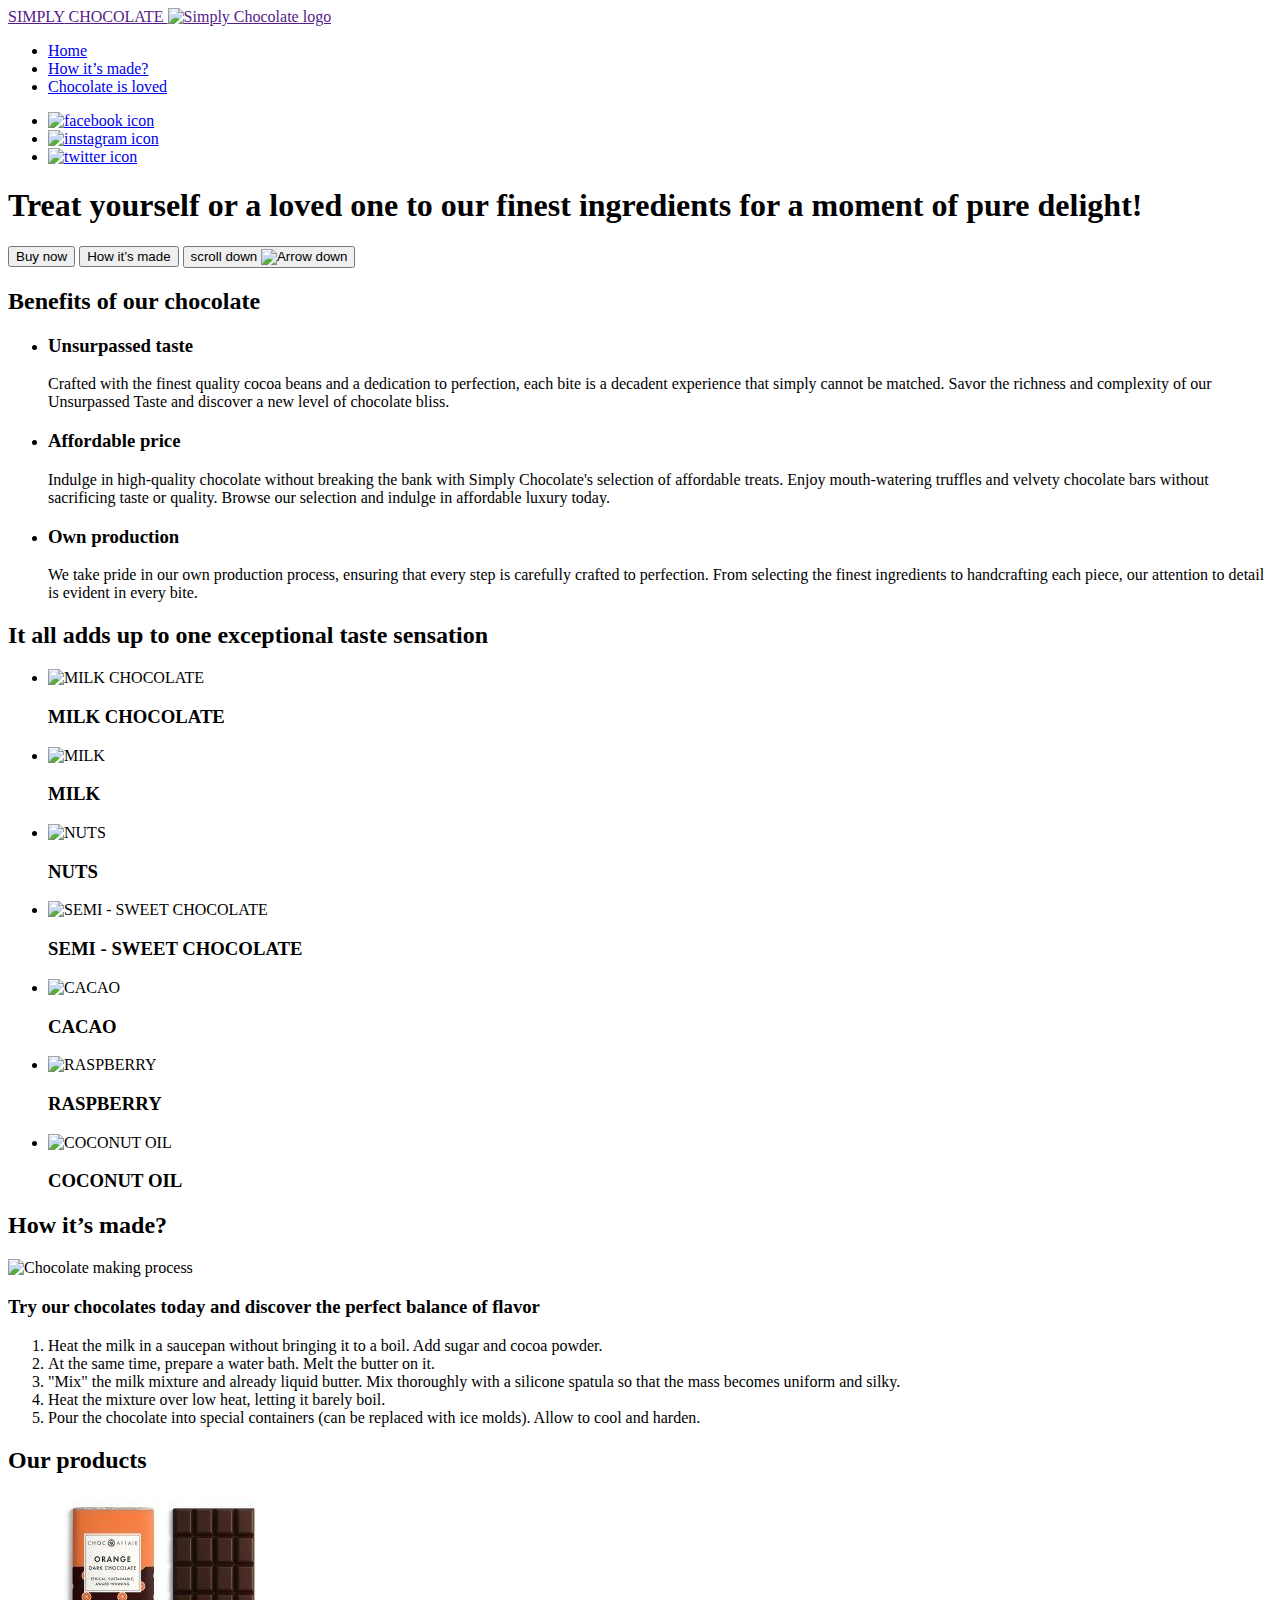
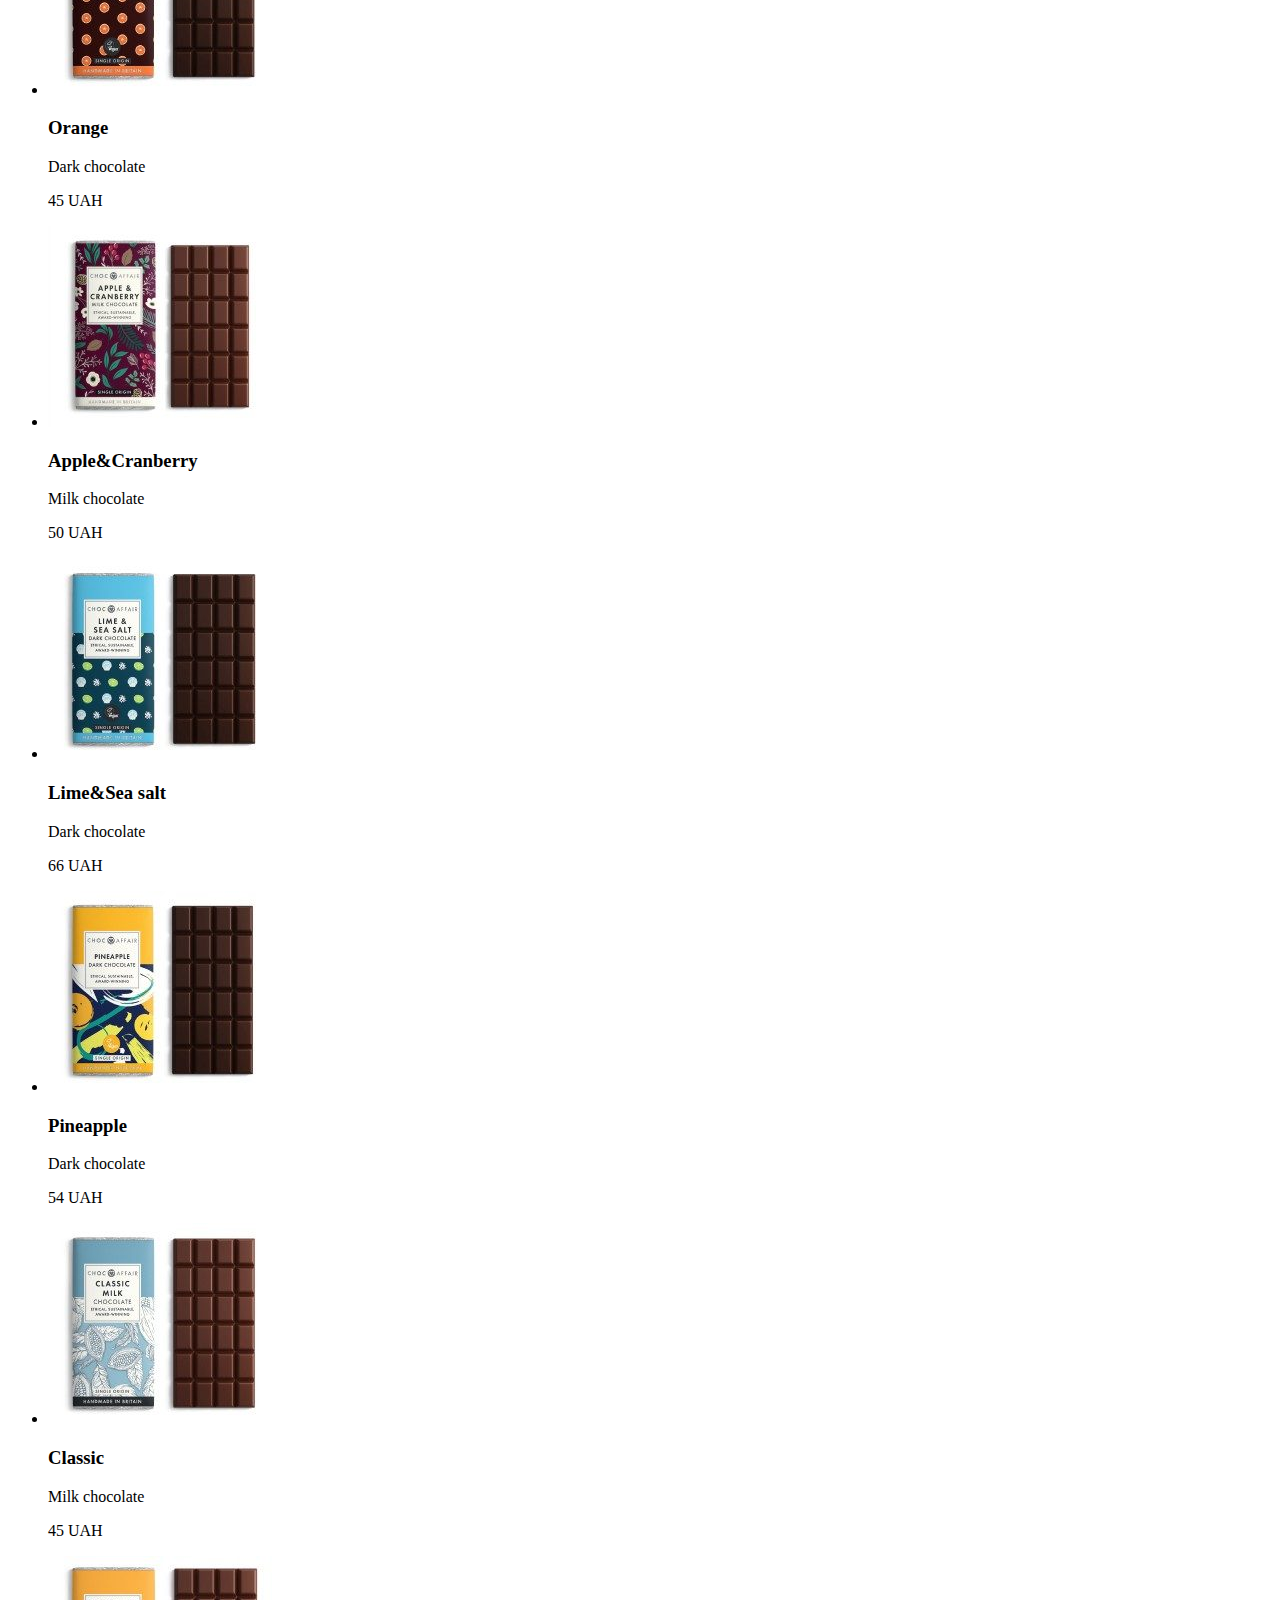
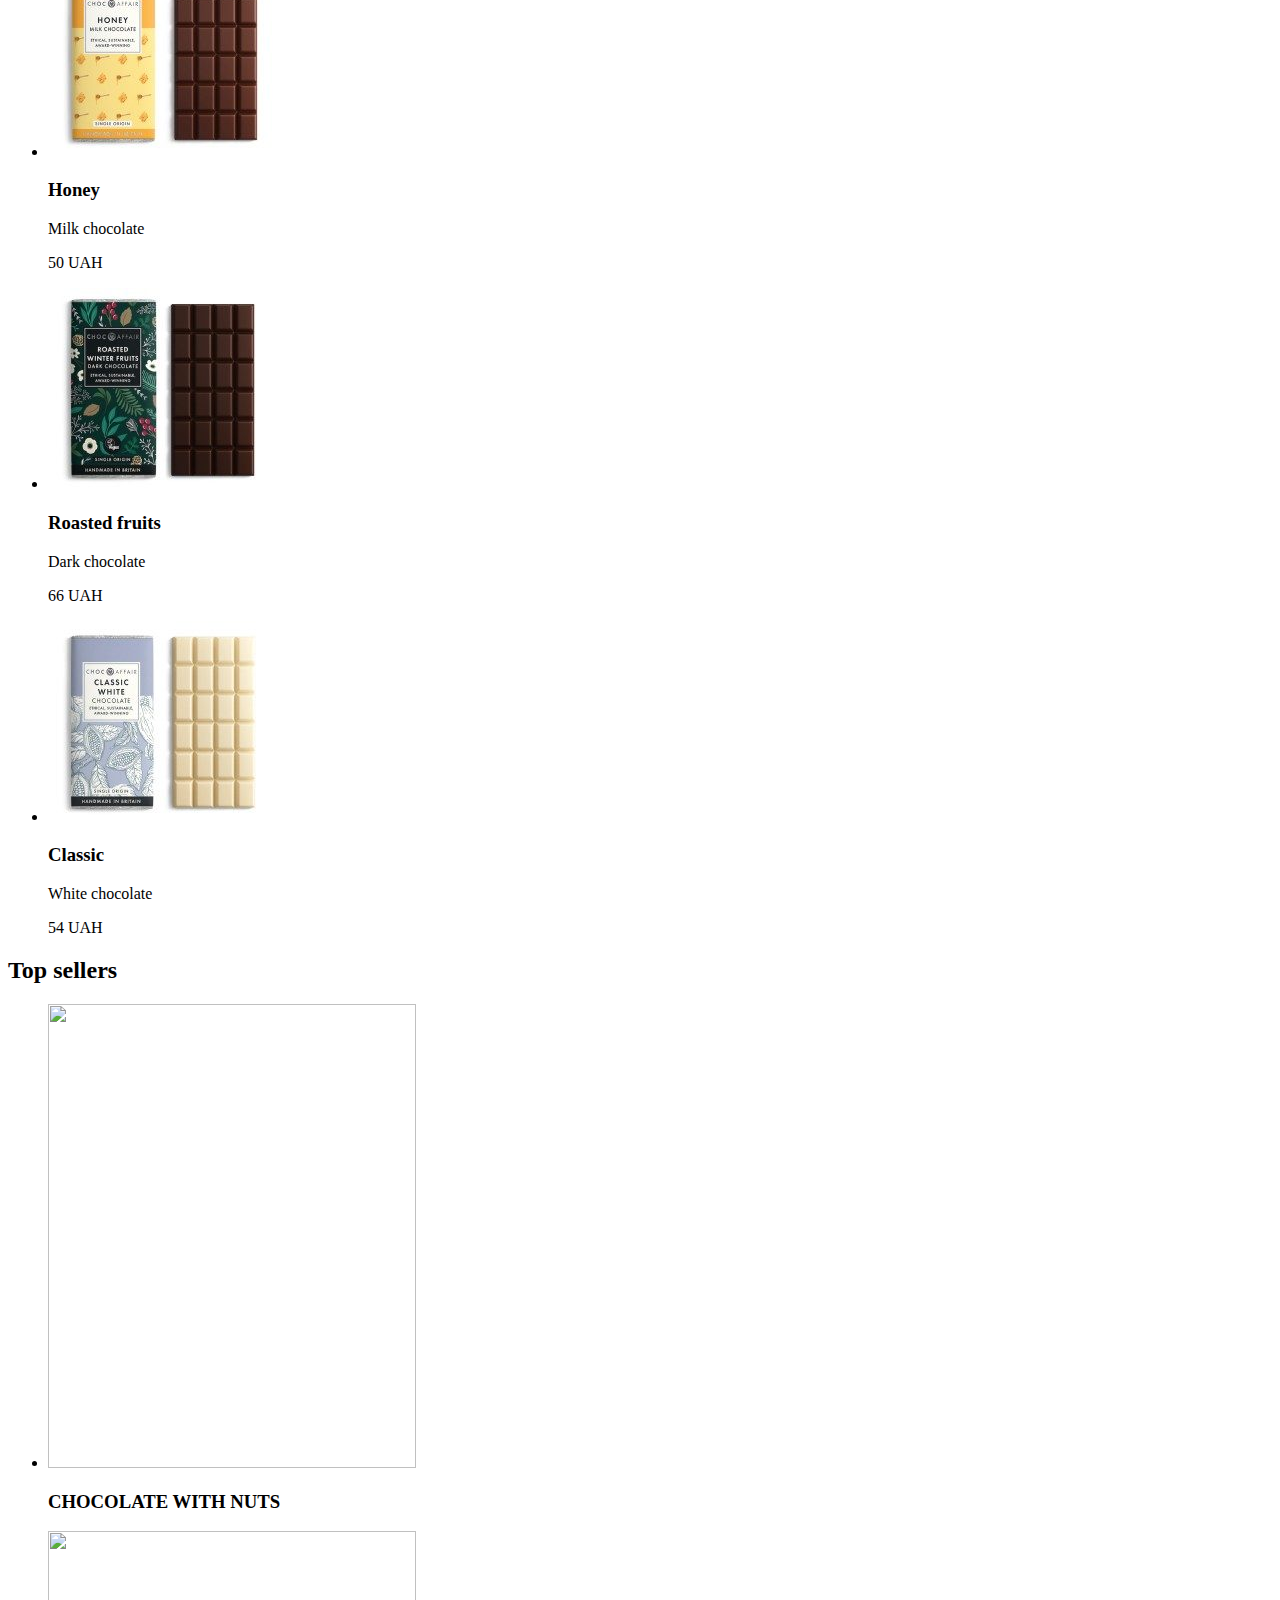
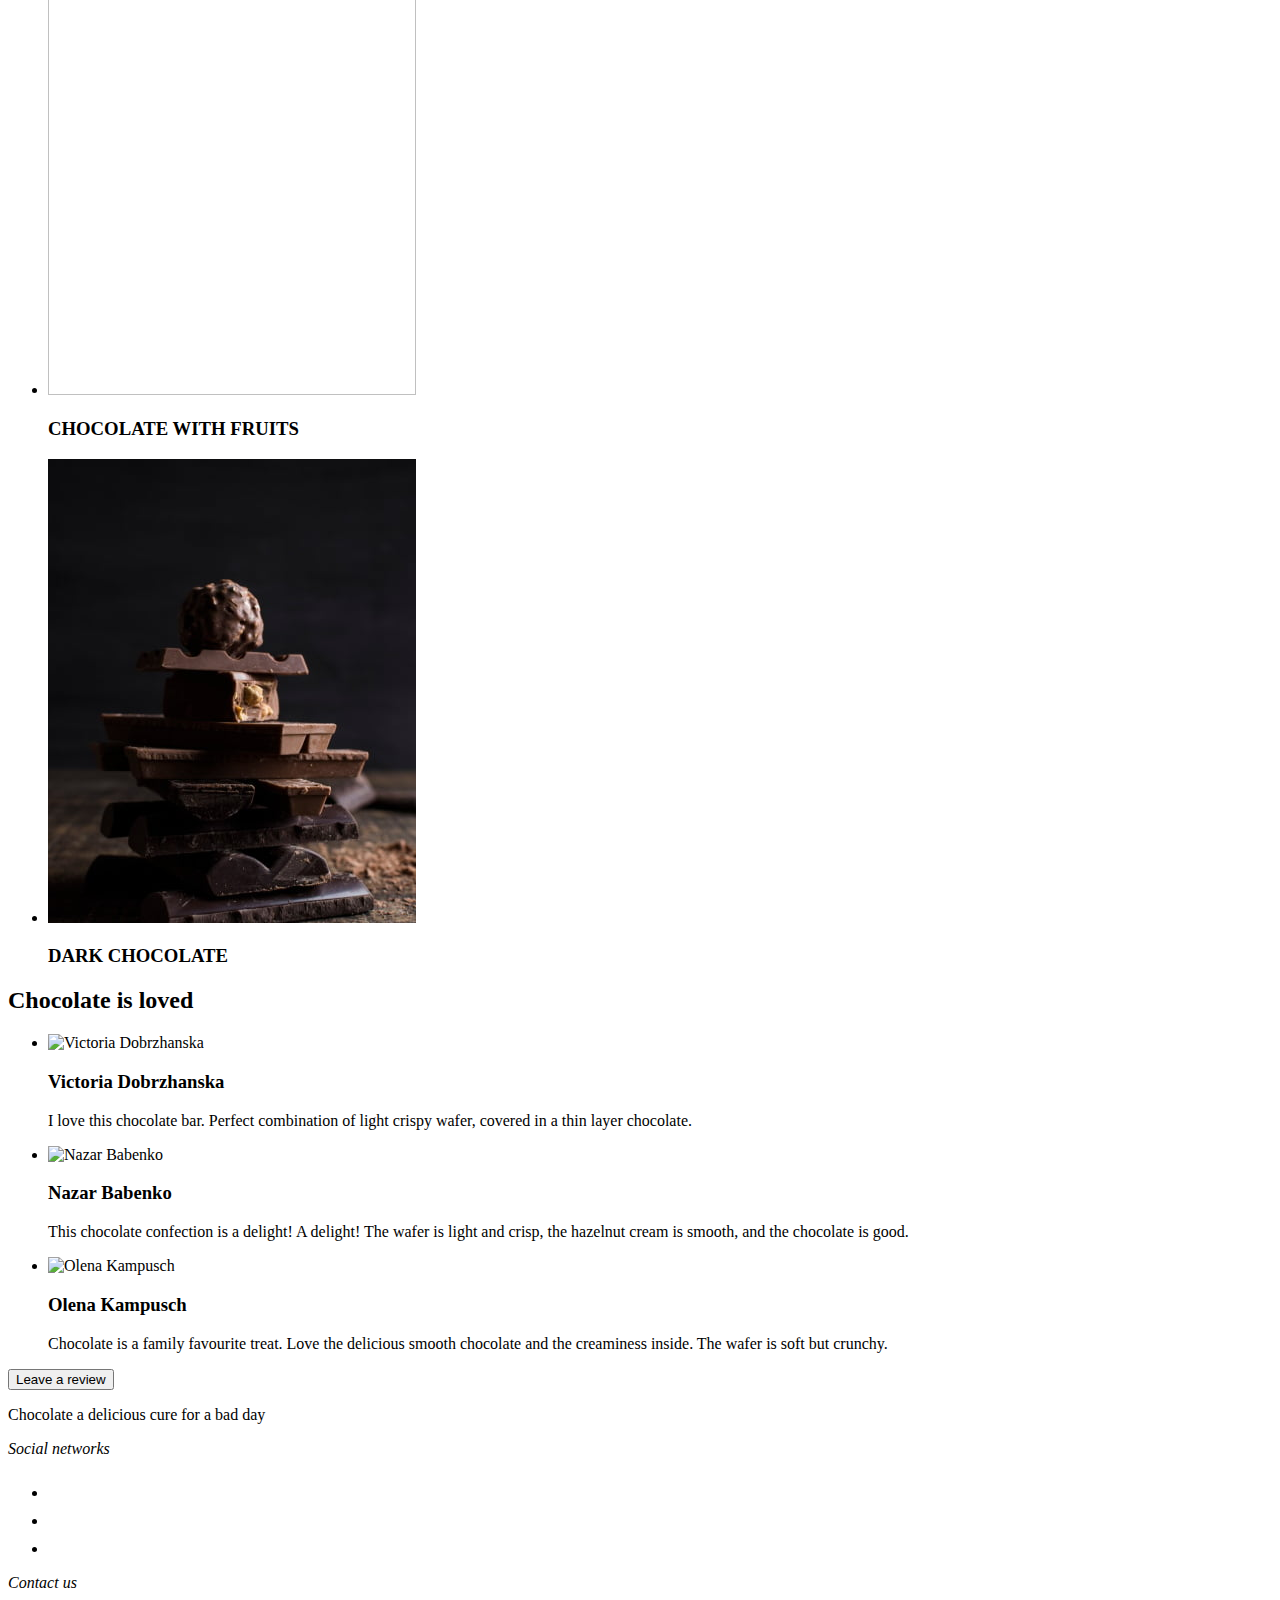
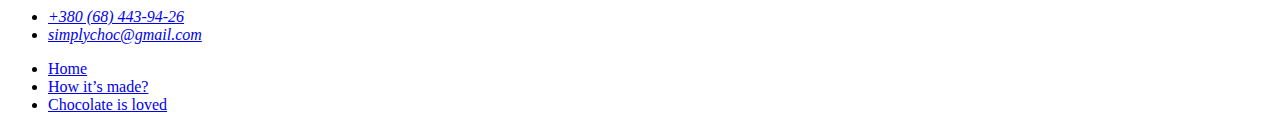
==== index.html @ e3b41d51 "Merge pull request #1 from YK911/module-01" ====
<!DOCTYPE html>
<html lang="en">
  <head>
    <meta charset="UTF-8" />
    <meta name="viewport" content="width=device-width, initial-scale=1.0" />
    <meta name="description" content="Some text..." />
    <title>Simply Chocolate</title>
    <!-- Favicon -->
    <link rel="shortcut icon" href="./images/icons/logo.svg" type="image/svg" />
  </head>
  <body>
    <!-- Header -->
    <header id="home">
      <nav>
        <a href="">
          <span>SIMPLY</span> CHOCOLATE
          <img src="./images/icons/logo.svg" alt="Simply Chocolate logo" />
        </a>
        <ul>
          <li>
            <a href="#home">Home</a>
          </li>
          <li>
            <a href="#made">How it’s made?</a>
          </li>
          <li>
            <a href="#reviews">Chocolate is loved</a>
          </li>
        </ul>
      </nav>
      <ul>
        <li>
          <a
            href="https://facebook.com"
            target="_blank"
            rel="noopener noreferrer"
            aria-label="Facebook link"
          >
            <img src="./images/icons/facebook.svg" alt="facebook icon" width="24" height="24" />
          </a>
        </li>
        <li>
          <a
            href="https://instagram.com"
            target="_blank"
            rel="noopener noreferrer"
            aria-label="Instagram link"
          >
            <img src="./images/icons/instagram.svg" alt="instagram icon" width="24" height="24" />
          </a>
        </li>
        <li>
          <a
            href="https://twitter.com"
            target="_blank"
            rel="noopener noreferrer"
            aria-label="Twitter link"
          >
            <img src="./images/icons/twitter.svg" alt="twitter icon" width="24" height="24" />
          </a>
        </li>
      </ul>
    </header>
    <main>
      <!-- Hero section -->
      <section>
        <h1>
          Treat yourself or a loved one to our finest ingredients for a moment of pure delight!
        </h1>
        <button type="button">Buy now</button>
        <button type="button">How it’s made</button>
        <button type="button">
          scroll down
          <img src="./images/icons/arrow.svg" alt="Arrow down" width="22" height="22" />
        </button>
      </section>
      <!--  Benefits section -->
      <section>
        <h2>Benefits of our chocolate</h2>
        <ul>
          <li>
            <h3>Unsurpassed taste</h3>
            <p>
              Crafted with the finest quality cocoa beans and a dedication to perfection, each bite
              is a decadent experience that simply cannot be matched. Savor the richness and
              complexity of our Unsurpassed Taste and discover a new level of chocolate bliss.
            </p>
          </li>
          <li>
            <h3>Affordable price</h3>
            <p>
              Indulge in high-quality chocolate without breaking the bank with Simply Chocolate's
              selection of affordable treats. Enjoy mouth-watering truffles and velvety chocolate
              bars without sacrificing taste or quality. Browse our selection and indulge in
              affordable luxury today.
            </p>
          </li>
          <li>
            <h3>Own production</h3>
            <p>
              We take pride in our own production process, ensuring that every step is carefully
              crafted to perfection. From selecting the finest ingredients to handcrafting each
              piece, our attention to detail is evident in every bite.
            </p>
          </li>
        </ul>
      </section>
      <!-- Ingridients section -->
      <section>
        <h2>It all adds up to one exceptional <span>taste</span> sensation</h2>
        <ul>
          <li>
            <img
              src="./images/ingridients/img-1.png"
              alt="MILK CHOCOLATE"
              width="214"
              height="160"
            />
            <h3>MILK CHOCOLATE</h3>
          </li>
          <li>
            <img src="./images/ingridients/img-2.png" alt="MILK" width="214" height="160" />
            <h3>MILK</h3>
          </li>
          <li>
            <img src="./images/ingridients/img-3.png" alt="NUTS" width="214" height="160" />
            <h3>NUTS</h3>
          </li>
          <li>
            <img
              src="./images/ingridients/img-4.png"
              alt="SEMI - SWEET CHOCOLATE"
              width="214"
              height="160"
            />
            <h3>SEMI - SWEET CHOCOLATE</h3>
          </li>
          <li>
            <img src="./images/ingridients/img-5.png" alt="CACAO" width="214" height="160" />
            <h3>CACAO</h3>
          </li>
          <li>
            <img src="./images/ingridients/img-6.png" alt="RASPBERRY" width="214" height="160" />
            <h3>RASPBERRY</h3>
          </li>
          <li>
            <img src="./images/ingridients/img-7.png" alt="COCONUT OIL" width="214" height="160" />
            <h3>COCONUT OIL</h3>
          </li>
        </ul>
      </section>
      <!-- Made section -->
      <section id="made">
        <h2>How it’s <span>made</span>?</h2>
        <img src="./images/made/img.jpg" alt="Chocolate making process" widht="600" height="400" />
        <h3>Try our chocolates today and discover the perfect balance of flavor</h3>
        <ol>
          <li>
            Heat the milk in a saucepan without bringing it to a boil. Add sugar and cocoa powder.
          </li>
          <li>At the same time, prepare a water bath. Melt the butter on it.</li>
          <li>
            "Mix" the milk mixture and already liquid butter. Mix thoroughly with a silicone spatula
            so that the mass becomes uniform and silky.
          </li>
          <li>Heat the mixture over low heat, letting it barely boil.</li>
          <li>
            Pour the chocolate into special containers (can be replaced with ice molds). Allow to
            cool and harden.
          </li>
        </ol>
      </section>
      <!-- Products section -->
      <section>
        <h2>Our <span>products</span></h2>
        <ul>
          <li>
            <img src="./images/products/img-1.jpg" alt="" width="230" height="201" />
            <h3>Orange </h3>
            <p>Dark chocolate</p>
            <p>45 UAH</p>
          </li>
          <li>
            <img src="./images/products/img-2.jpg" alt="" width="230" height="201" />
            <h3>Apple&Cranberry</h3>
            <p>Milk chocolate</p>
            <p>50 UAH</p>
          </li>
          <li>
            <img src="./images/products/img-3.jpg" alt="" width="230" height="201" />
            <h3>Lime&Sea salt</h3>
            <p>Dark chocolate</p>
            <p>66 UAH</p>
          </li>
          <li>
            <img src="./images/products/img-4.jpg" alt="" width="230" height="201" />
            <h3>Pineapple</h3>
            <p>Dark chocolate</p>
            <p>54 UAH</p>
          </li>
          <li>
            <img src="./images/products/img-5.jpg" alt="" width="230" height="201" />
            <h3>Classic</h3>
            <p>Milk chocolate</p>
            <p>45 UAH</p>
          </li>
          <li>
            <img src="./images/products/img-6.jpg" alt="" width="230" height="201" />
            <h3>Honey</h3>
            <p>Milk chocolate</p>
            <p>50 UAH</p>
          </li>
          <li>
            <img src="./images/products/img-7.jpg" alt="" width="230" height="201" />
            <h3>Roasted fruits</h3>
            <p>Dark chocolate</p>
            <p>66 UAH</p>
          </li>
          <li>
            <img src="./images/products/img-8.jpg" alt="" width="230" height="201" />
            <h3>Classic</h3>
            <p>White chocolate</p>
            <p>54 UAH</p>
          </li>
        </ul>
      </section>
      <!-- Bestsellers section -->
      <section>
        <h2><span>Top</span> sellers</h2>
        <ul>
          <li>
            <img src="./images/bestsellers/img-1.jpg" alt="" width="368" height="464" />
            <h3>CHOCOLATE WITH NUTS</h3>
          </li>
          <li>
            <img src="./images/bestsellers/img-2.jpg" alt="" width="368" height="464" />
            <h3>CHOCOLATE WITH FRUITS</h3>
          </li>
          <li>
            <img src="./images/bestsellers/img-3.jpg" alt="" width="368" height="464" />
            <h3>DARK CHOCOLATE</h3>
          </li>
        </ul>
      </section>
      <!-- Reviews section -->
      <section id="reviews">
        <h2><span>Chocolate</span> is loved</h2>
        <ul>
          <li>
            <img
              src="./images/reviews/img-1.png"
              alt="Victoria Dobrzhanska"
              width="80"
              height="80"
            />
            <h3>Victoria Dobrzhanska</h3>
            <p>
              I love this chocolate bar. Perfect combination of light crispy wafer, covered in a
              thin layer chocolate.
            </p>
          </li>
          <li>
            <img src="./images/reviews/img-2.png" alt="Nazar Babenko" width="80" height="80" />
            <h3>Nazar Babenko</h3>
            <p>
              This chocolate confection is a delight! A delight! The wafer is light and crisp, the
              hazelnut cream is smooth, and the chocolate is good.
            </p>
          </li>
          <li>
            <img src="./images/reviews/img-3.png" alt="Olena Kampusch" width="80" height="80" />
            <h3>Olena Kampusch</h3>
            <p>
              Chocolate is a family favourite treat. Love the delicious smooth chocolate and the
              creaminess inside. The wafer is soft but crunchy.
            </p>
          </li>
        </ul>
        <button type="button">Leave a review</button>
      </section>
    </main>
    <!-- Footer -->
    <footer>
      <p>Chocolate a delicious cure for a bad day</p>
      <address>
        <p>Social networks</p>
        <ul>
          <li>
            <a
              href="https://instagram.com"
              target="_blank"
              rel="noopener noreferrer"
              aria-label="Instagram icon"
            >
              <img
                src="./images/icons/instagram-network.svg"
                alt="Instagram icon"
                width="24"
                height="24"
              />
            </a>
          </li>
          <li>
            <a
              href="https://facebook.com"
              target="_blank"
              rel="noopener noreferrer"
              aria-label="Facebook icon"
            >
              <img
                src="./images/icons/facebook-network.svg"
                alt="Facebook icon"
                width="24"
                height="24"
              />
            </a>
          </li>
          <li>
            <a
              href="https://twitter.com"
              target="_blank"
              rel="noopener noreferrer"
              aria-label="Twitter icon"
            >
              <img
                src="./images/icons/twitter-network.svg"
                alt="Twitter icon"
                width="24"
                height="24"
              />
            </a>
          </li>
        </ul>
        <p>Contact us</p>
        <ul>
          <li>
            <a href="tel:380684439426">+380 (68) 443-94-26</a>
          </li>
          <li>
            <a href="mailto:simplychoc@gmail.com">simplychoc@gmail.com</a>
          </li>
        </ul>
      </address>
      <ul>
        <li>
          <a href="#home">Home</a>
        </li>
        <li>
          <a href="#made">How it’s made?</a>
        </li>
        <li>
          <a href="#reviews">Chocolate is loved</a>
        </li>
      </ul>
    </footer>
  </body>
</html>
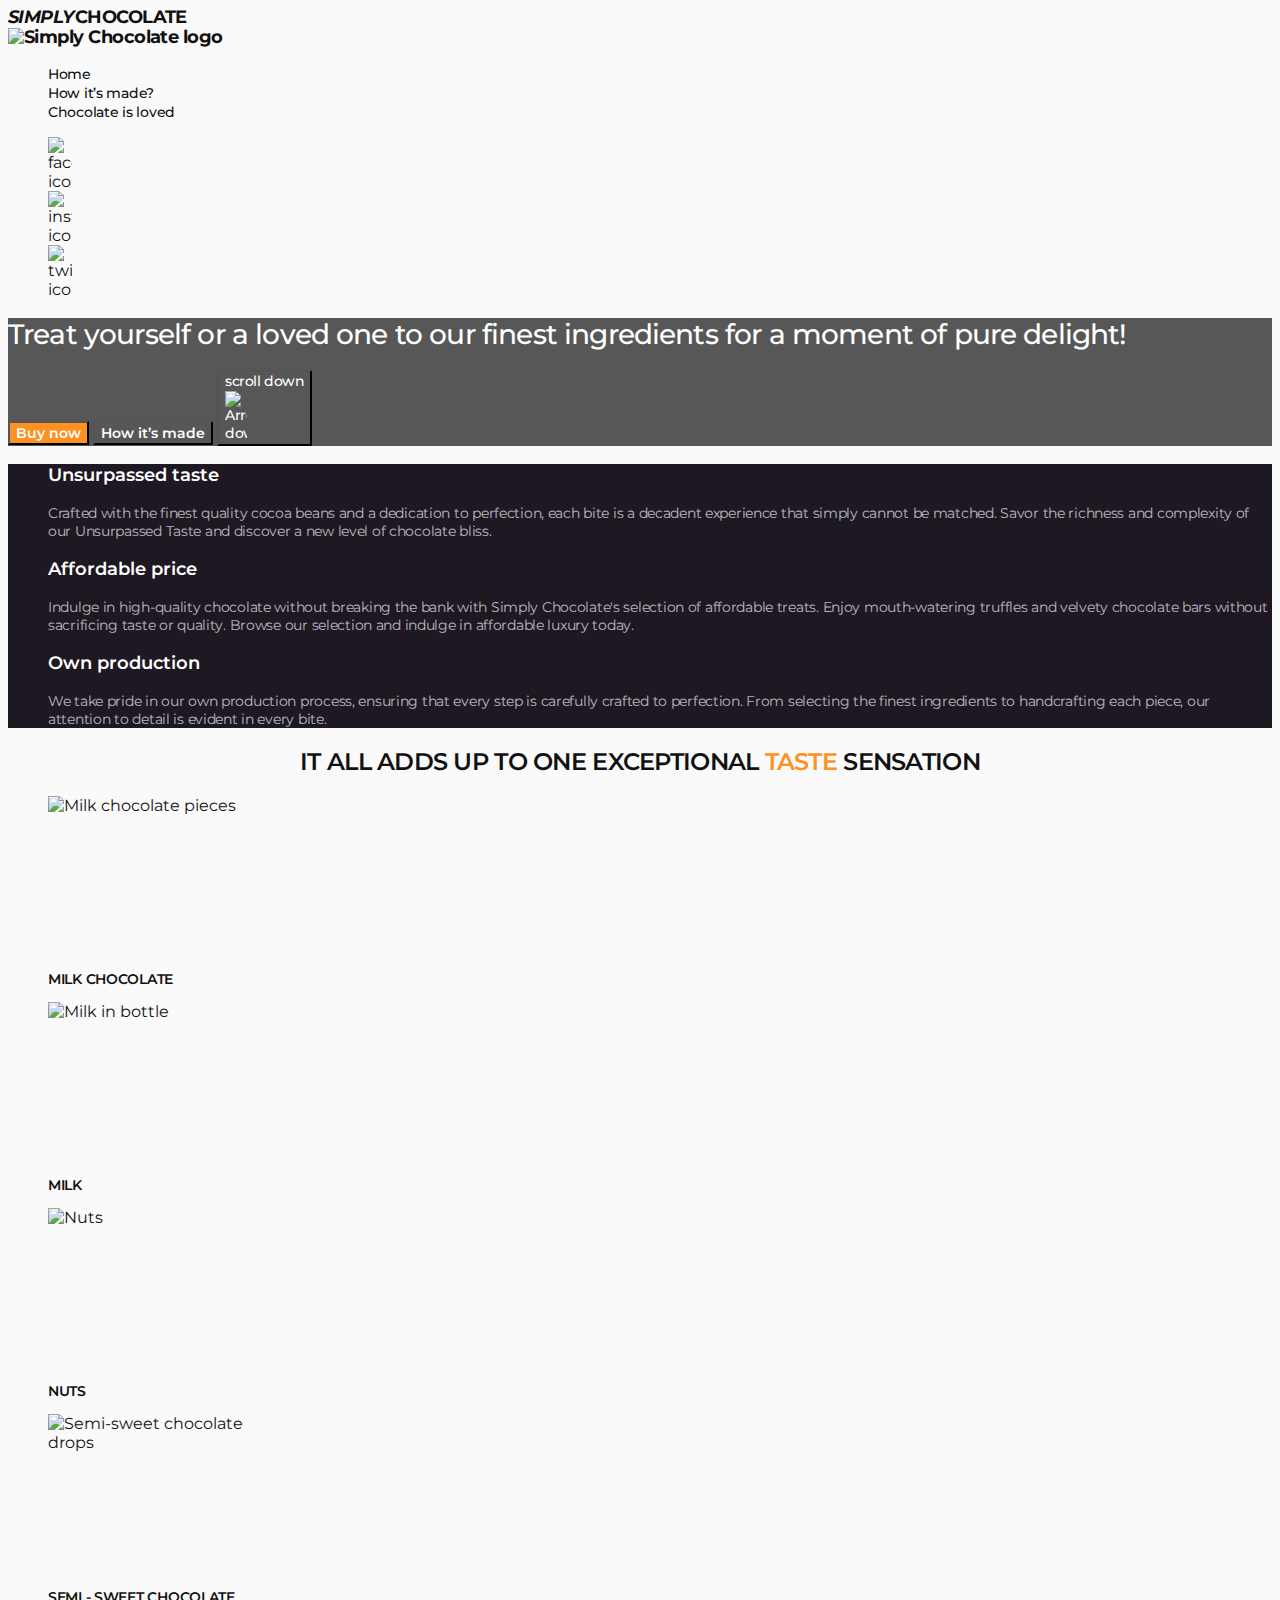
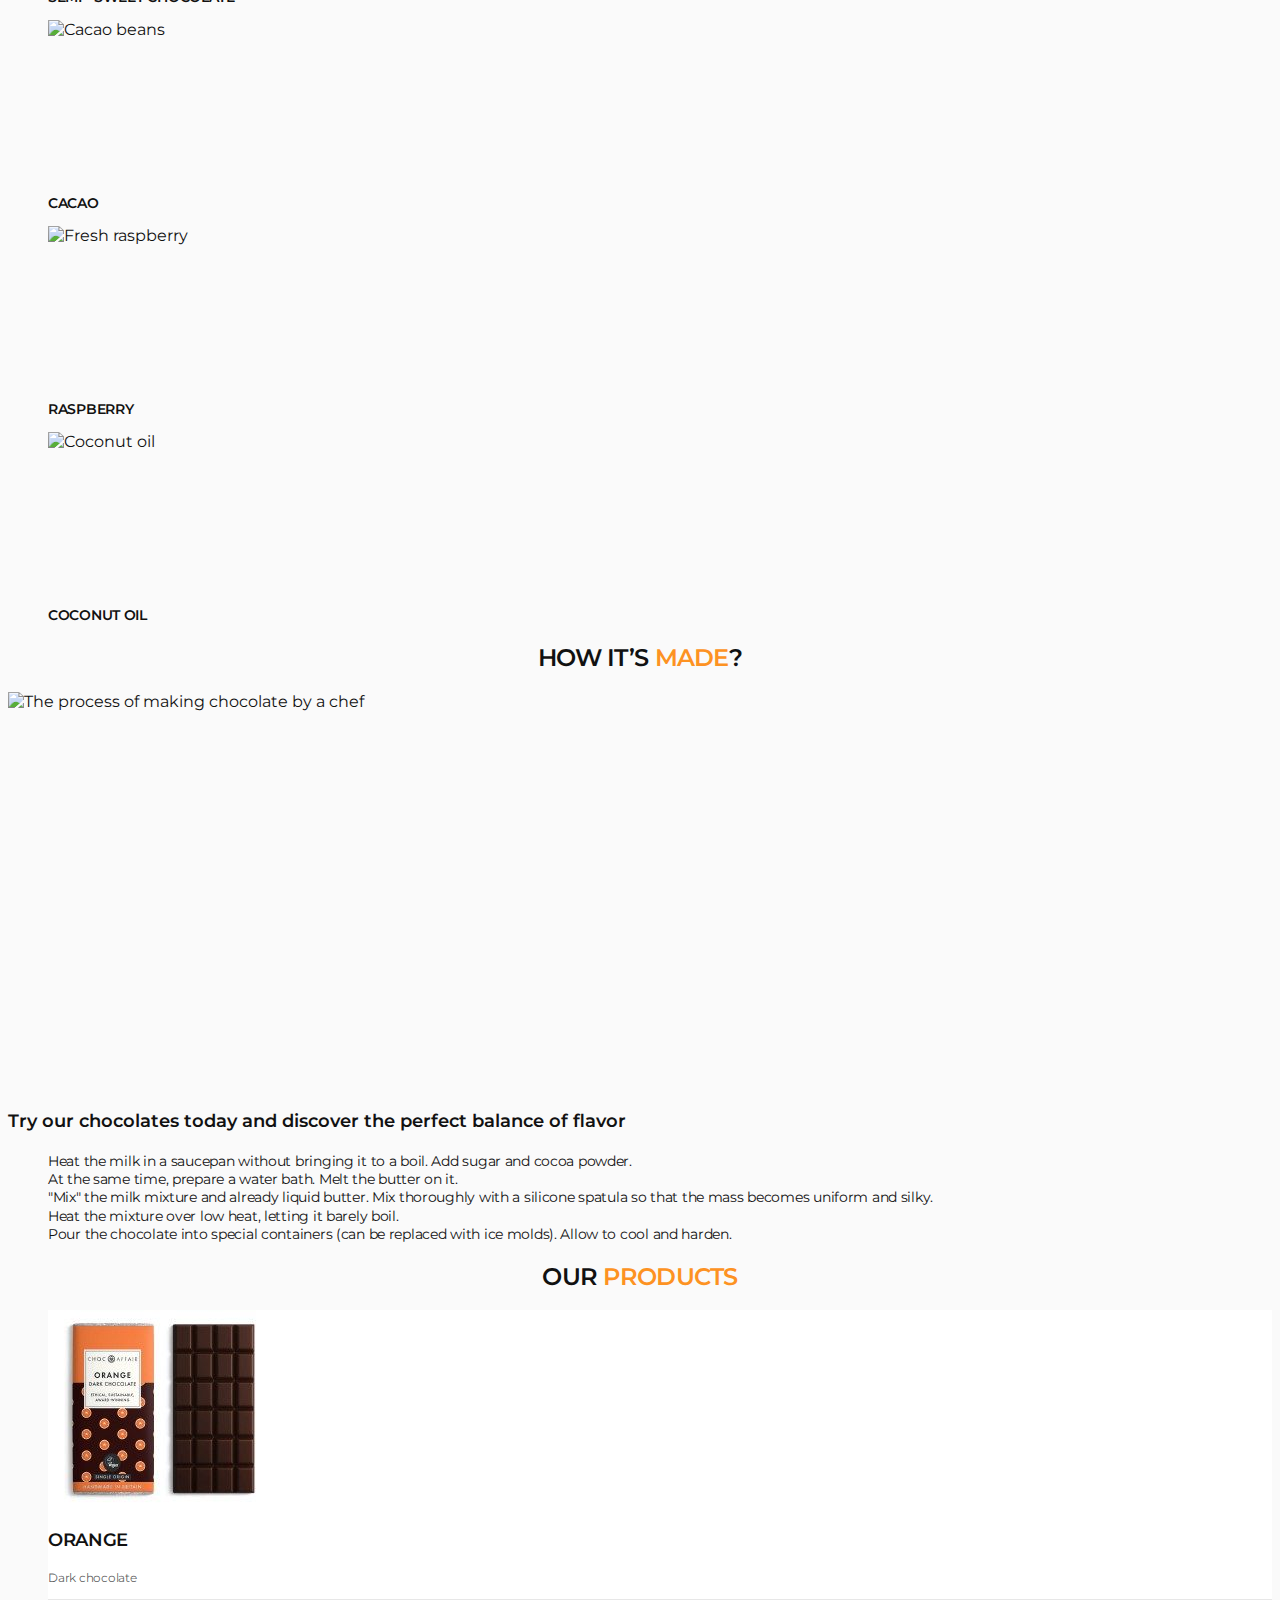
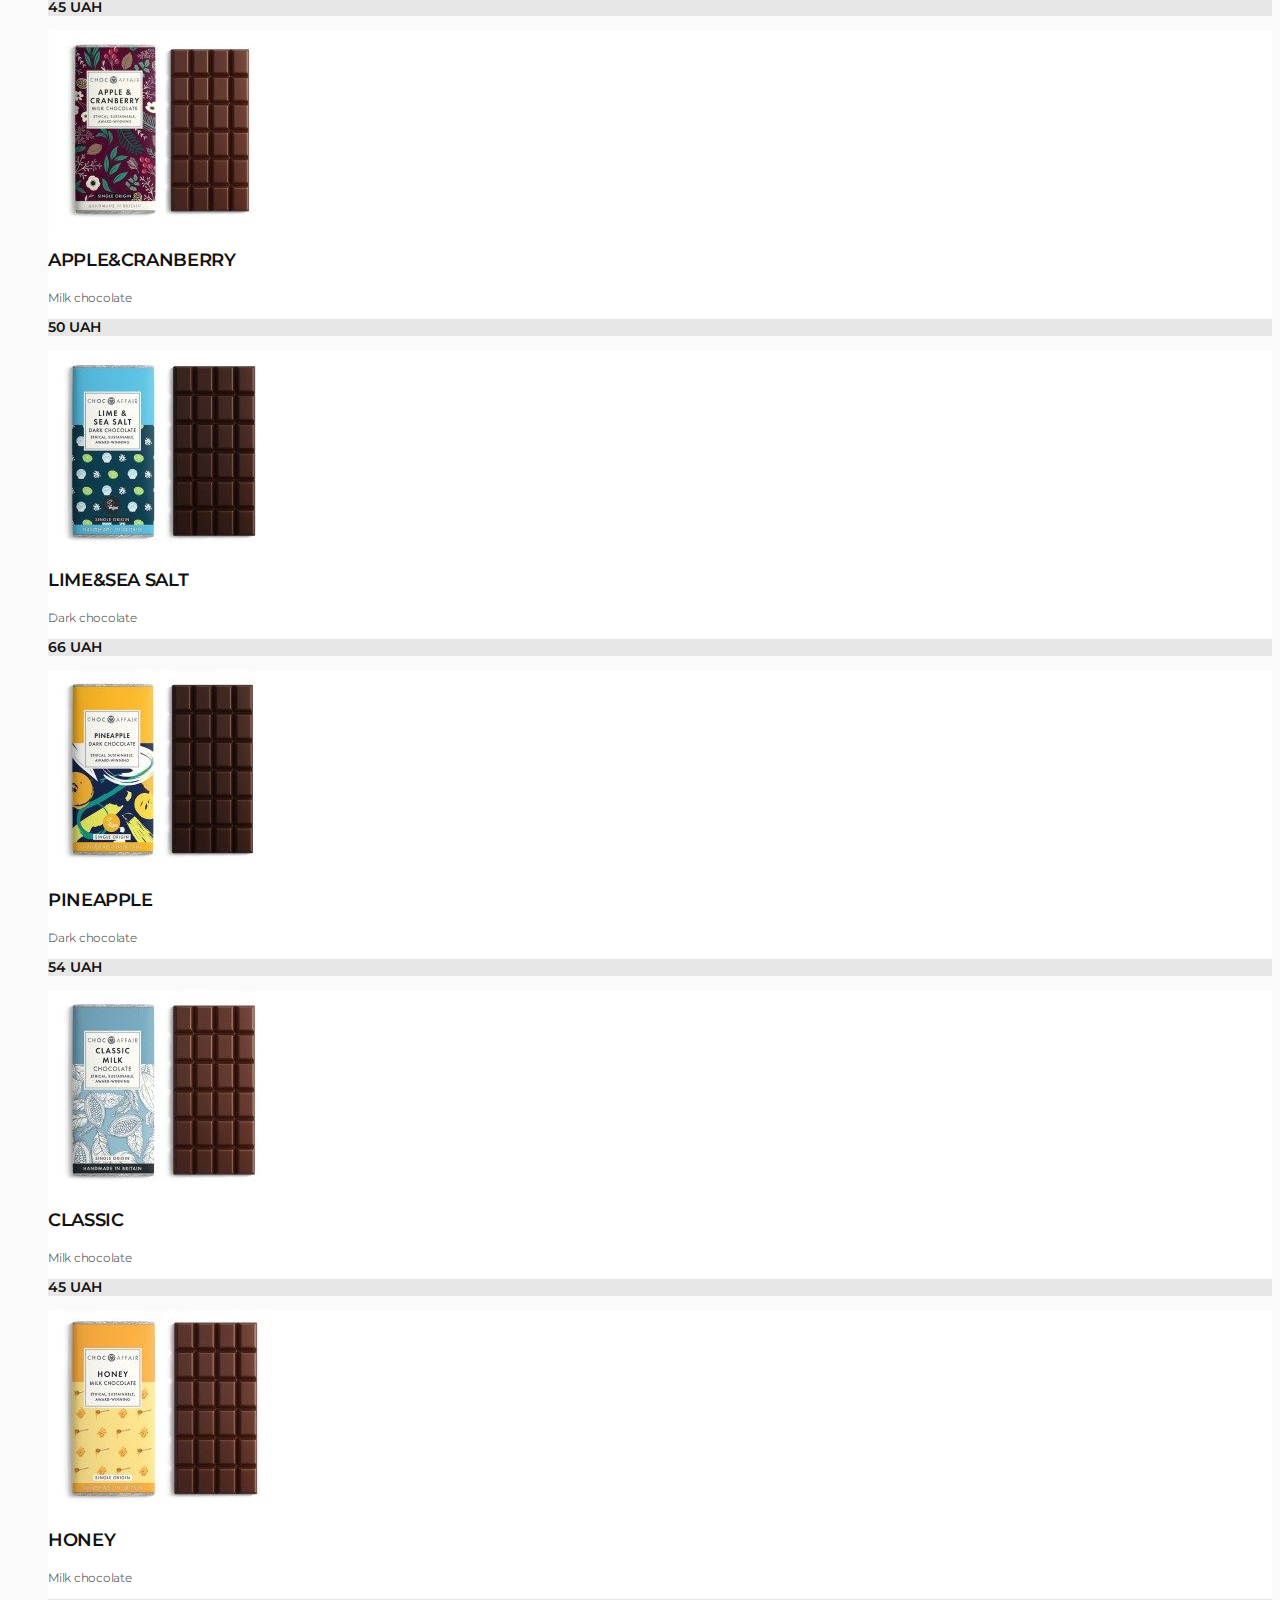
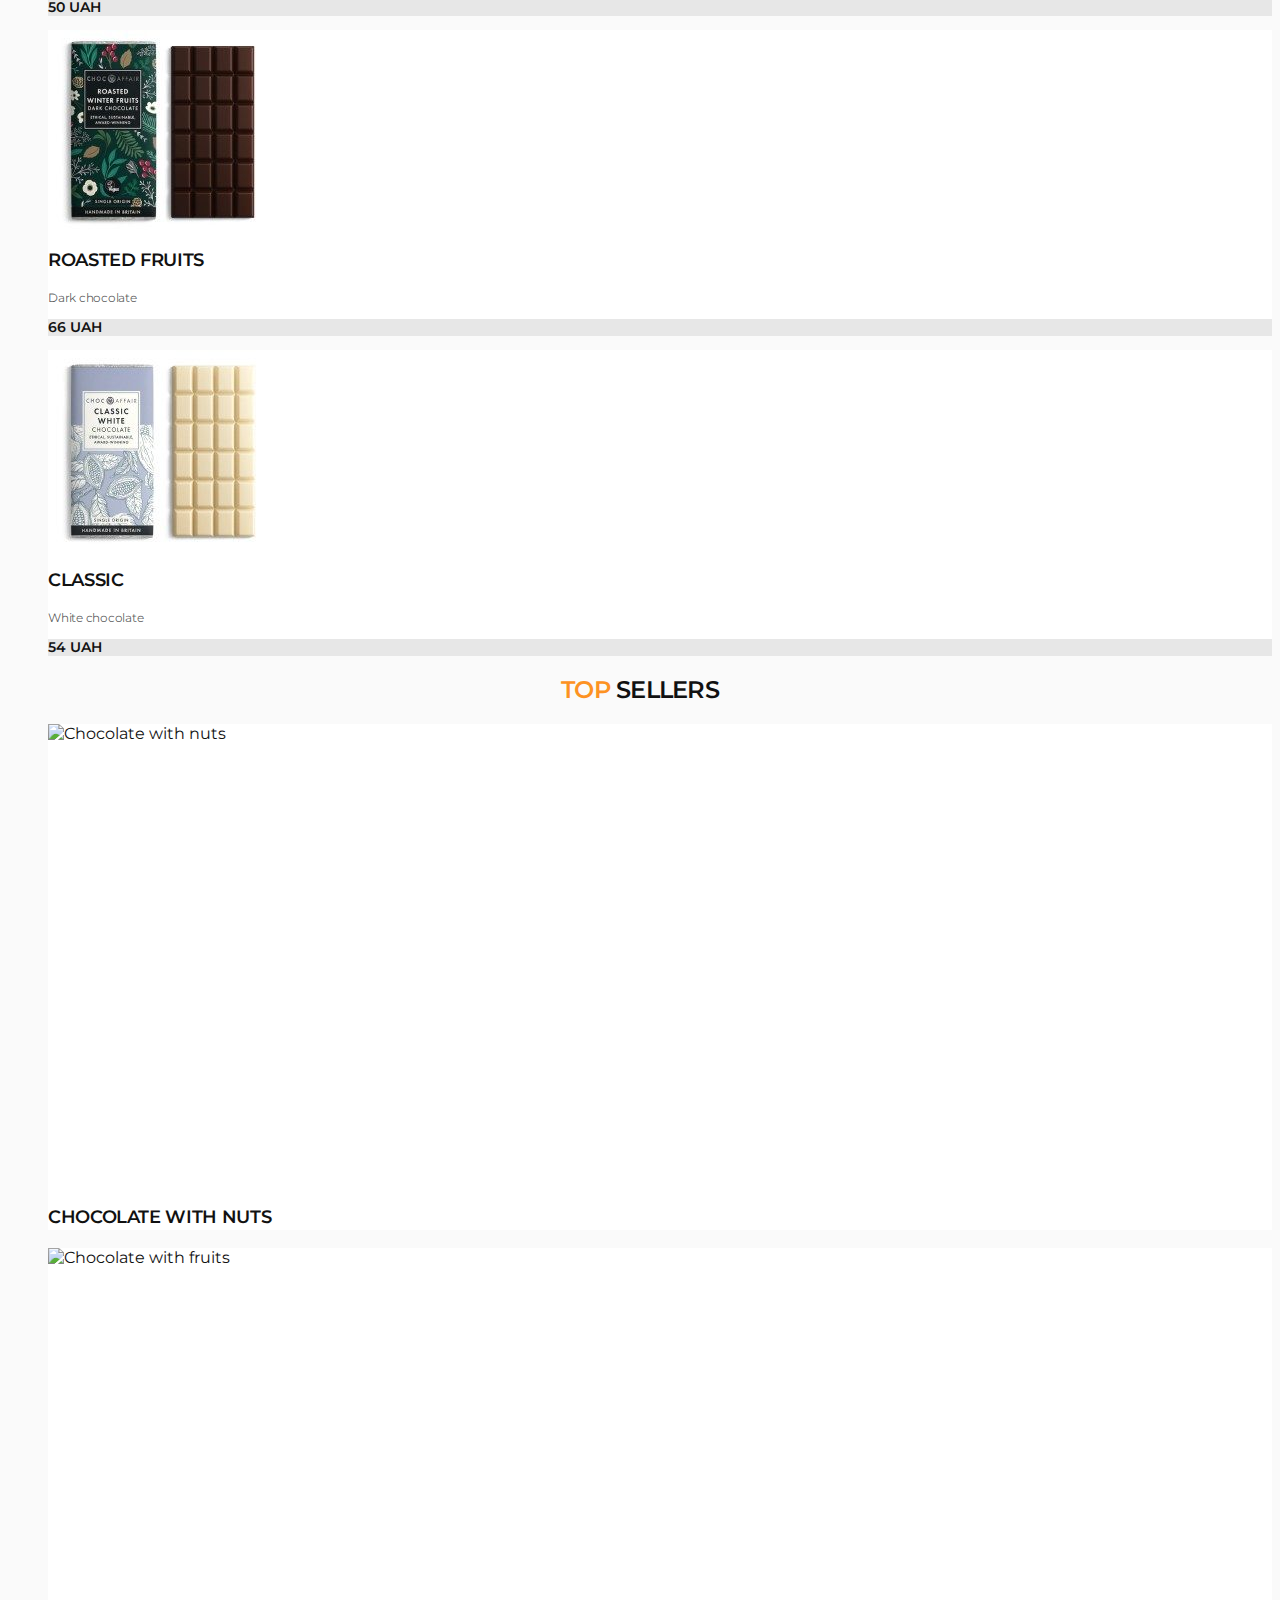
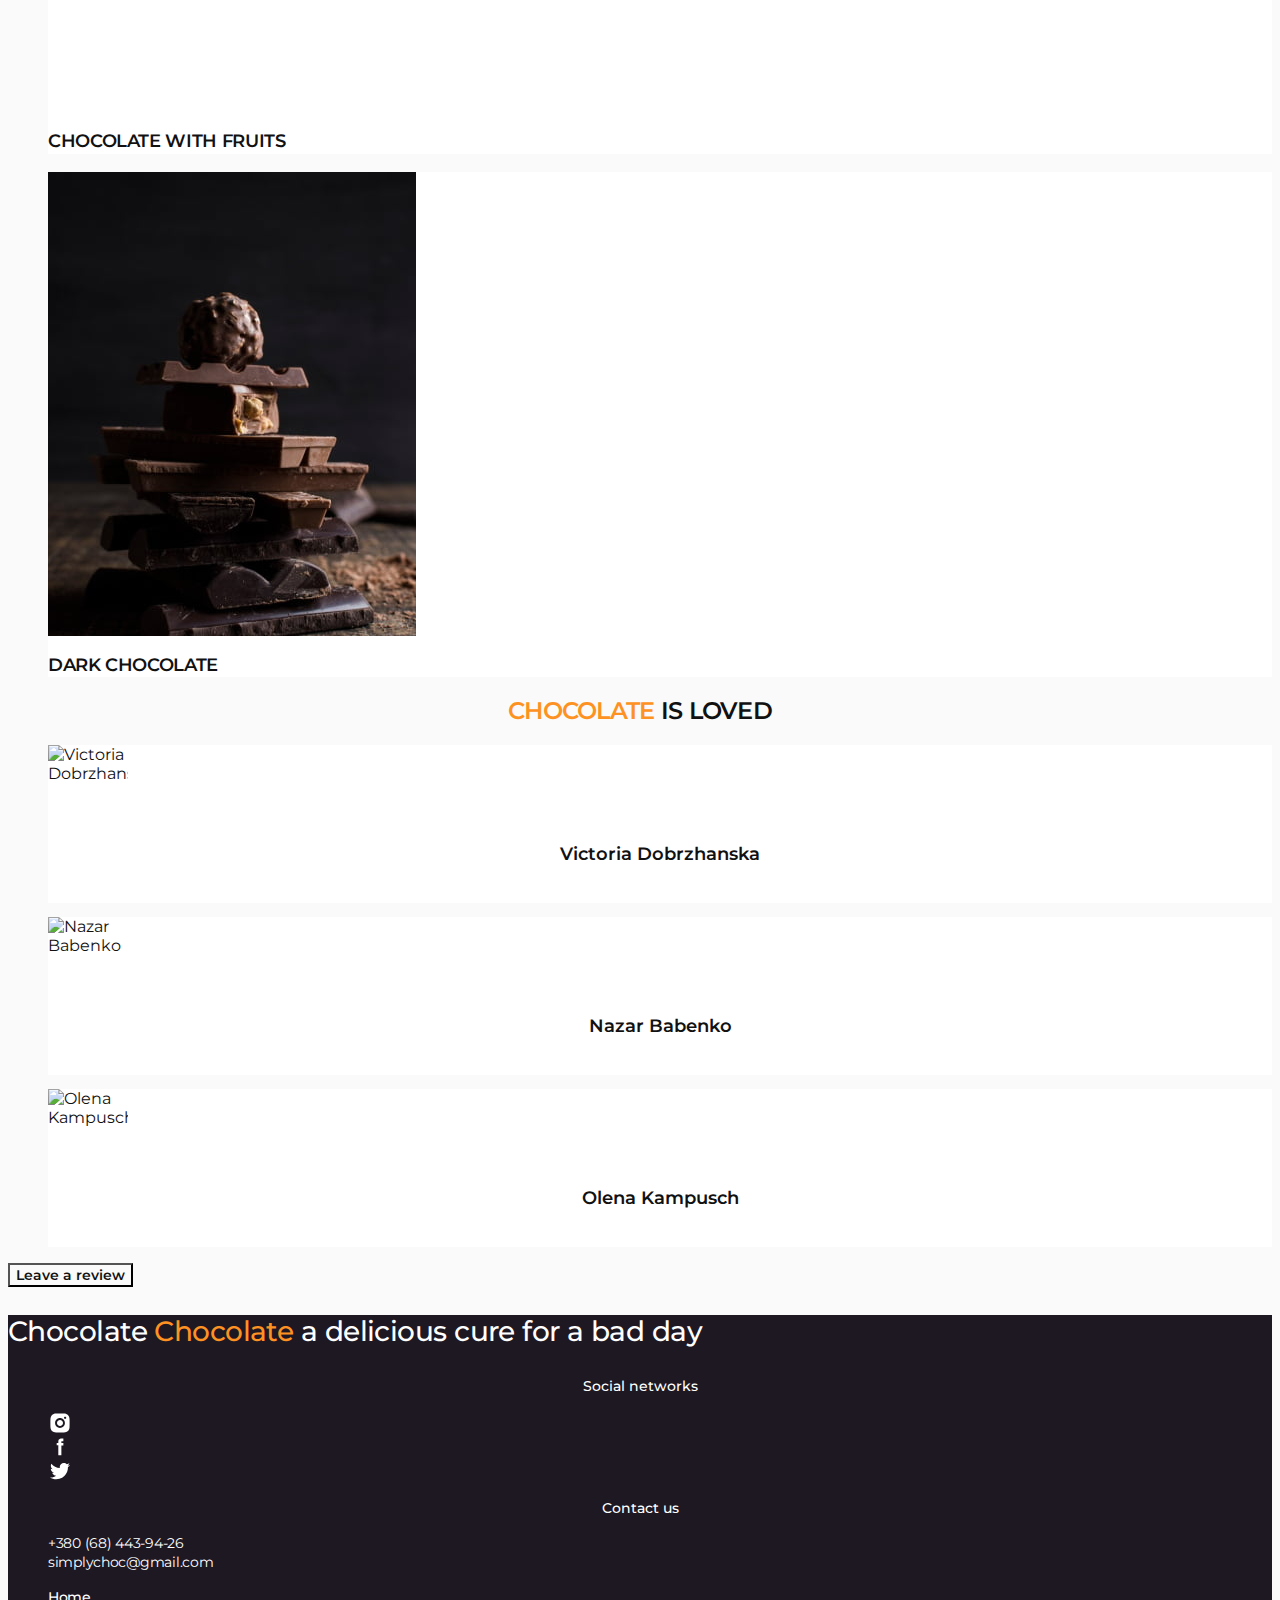
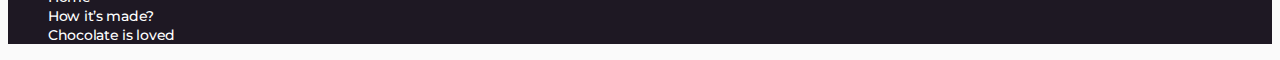
==== commit 2c47679a: "fix styles" ====
--- a/index.html
+++ b/index.html
@@ -7,30 +7,40 @@
     <title>Simply Chocolate</title>
     <!-- Favicon -->
     <link rel="shortcut icon" href="./images/icons/logo.svg" type="image/svg" />
+    <!-- Fonts -->
+    <link rel="preconnect" href="https://fonts.googleapis.com" />
+    <link rel="preconnect" href="https://fonts.gstatic.com" crossorigin />
+    <link
+      href="https://fonts.googleapis.com/css2?family=Montserrat:ital,wght@0,400;0,500;0,600;0,700;1,700&display=swap"
+      rel="stylesheet"
+    />
+    <!-- Custom styles -->
+    <link rel="stylesheet" href="./css/styles.css" />
   </head>
   <body>
     <!-- Header -->
-    <header id="home">
-      <nav>
-        <a href="">
-          <span>SIMPLY</span> CHOCOLATE
-          <img src="./images/icons/logo.svg" alt="Simply Chocolate logo" />
+    <header class="header" id="home">
+      <nav class="header-nav">
+        <a class="header-logo link" href="">
+          <span class="header-logo-accent">SIMPLY</span>CHOCOLATE
+          <img class="header-logo-img" src="./images/icons/logo.svg" alt="Simply Chocolate logo" />
         </a>
-        <ul>
-          <li>
-            <a href="#home">Home</a>
-          </li>
-          <li>
-            <a href="#made">How it’s made?</a>
-          </li>
-          <li>
-            <a href="#reviews">Chocolate is loved</a>
+        <ul class="header-nav-list list">
+          <li class="header-nav-item">
+            <a class="header-nav-link link" href="#home">Home</a>
+          </li>
+          <li class="header-nav-item">
+            <a class="header-nav-link link" href="#made">How it’s made?</a>
+          </li>
+          <li class="header-nav-item">
+            <a class="header-nav-link link" href="#reviews">Chocolate is loved</a>
           </li>
         </ul>
       </nav>
-      <ul>
-        <li>
+      <ul class="header-socials list">
+        <li class="header-socials-item">
           <a
+            class="header-socials-link link"
             href="https://facebook.com"
             target="_blank"
             rel="noopener noreferrer"
@@ -39,8 +49,9 @@
             <img src="./images/icons/facebook.svg" alt="facebook icon" width="24" height="24" />
           </a>
         </li>
-        <li>
+        <li class="header-socials-item">
           <a
+            class="header-socials-link link"
             href="https://instagram.com"
             target="_blank"
             rel="noopener noreferrer"
@@ -49,8 +60,9 @@
             <img src="./images/icons/instagram.svg" alt="instagram icon" width="24" height="24" />
           </a>
         </li>
-        <li>
+        <li class="header-socials-item">
           <a
+            class="header-socials-link link"
             href="https://twitter.com"
             target="_blank"
             rel="noopener noreferrer"
@@ -63,41 +75,41 @@
     </header>
     <main>
       <!-- Hero section -->
-      <section>
-        <h1>
+      <section class="hero" id="hero">
+        <h1 class="hero-title">
           Treat yourself or a loved one to our finest ingredients for a moment of pure delight!
         </h1>
-        <button type="button">Buy now</button>
-        <button type="button">How it’s made</button>
-        <button type="button">
+        <button class="btn btn-accent" type="button">Buy now</button>
+        <button class="btn btn-primary" type="button">How it’s made</button>
+        <button class="btn hero-btn" type="button">
           scroll down
           <img src="./images/icons/arrow.svg" alt="Arrow down" width="22" height="22" />
         </button>
       </section>
       <!--  Benefits section -->
-      <section>
-        <h2>Benefits of our chocolate</h2>
-        <ul>
-          <li>
-            <h3>Unsurpassed taste</h3>
-            <p>
+      <section class="benefits" id="benefits">
+        <h2 class="section-title" hidden>Benefits of our chocolate</h2>
+        <ul class="benefits-list list">
+          <li class="benefits-item">
+            <h3 class="benefits-subtitle">Unsurpassed taste</h3>
+            <p class="benefits-text">
               Crafted with the finest quality cocoa beans and a dedication to perfection, each bite
               is a decadent experience that simply cannot be matched. Savor the richness and
               complexity of our Unsurpassed Taste and discover a new level of chocolate bliss.
             </p>
           </li>
-          <li>
-            <h3>Affordable price</h3>
-            <p>
+          <li class="benefits-item">
+            <h3 class="benefits-subtitle">Affordable price</h3>
+            <p class="benefits-text">
               Indulge in high-quality chocolate without breaking the bank with Simply Chocolate's
               selection of affordable treats. Enjoy mouth-watering truffles and velvety chocolate
               bars without sacrificing taste or quality. Browse our selection and indulge in
               affordable luxury today.
             </p>
           </li>
-          <li>
-            <h3>Own production</h3>
-            <p>
+          <li class="benefits-item">
+            <h3 class="benefits-subtitle">Own production</h3>
+            <p class="benefits-text">
               We take pride in our own production process, ensuring that every step is carefully
               crafted to perfection. From selecting the finest ingredients to handcrafting each
               piece, our attention to detail is evident in every bite.
@@ -106,224 +118,364 @@
         </ul>
       </section>
       <!-- Ingridients section -->
-      <section>
-        <h2>It all adds up to one exceptional <span>taste</span> sensation</h2>
-        <ul>
-          <li>
-            <img
+      <section class="ingridients section">
+        <h2 class="ingridients-title section-title">
+          It all adds up to one exceptional
+          <span class="section-title-accent">taste</span> sensation
+        </h2>
+        <ul class="ingridients-list list">
+          <li class="ingridients-list-item">
+            <img
+              class="ingridients-list-img"
               src="./images/ingridients/img-1.png"
-              alt="MILK CHOCOLATE"
-              width="214"
-              height="160"
-            />
-            <h3>MILK CHOCOLATE</h3>
-          </li>
-          <li>
-            <img src="./images/ingridients/img-2.png" alt="MILK" width="214" height="160" />
-            <h3>MILK</h3>
-          </li>
-          <li>
-            <img src="./images/ingridients/img-3.png" alt="NUTS" width="214" height="160" />
-            <h3>NUTS</h3>
-          </li>
-          <li>
-            <img
+              alt="Milk chocolate pieces"
+              width="214"
+              height="160"
+            />
+            <h3 class="ingridients-list-caption">MILK CHOCOLATE</h3>
+          </li>
+          <li class="ingridients-list-item">
+            <img
+              class="ingridients-list-img"
+              src="./images/ingridients/img-2.png"
+              alt="Milk in bottle"
+              width="214"
+              height="160"
+            />
+            <h3 class="ingridients-list-caption">MILK</h3>
+          </li>
+          <li class="ingridients-list-item">
+            <img
+              class="ingridients-list-img"
+              src="./images/ingridients/img-3.png"
+              alt="Nuts"
+              width="214"
+              height="160"
+            />
+            <h3 class="ingridients-list-caption">NUTS</h3>
+          </li>
+          <li class="ingridients-list-item">
+            <img
+              class="ingridients-list-img"
               src="./images/ingridients/img-4.png"
-              alt="SEMI - SWEET CHOCOLATE"
-              width="214"
-              height="160"
-            />
-            <h3>SEMI - SWEET CHOCOLATE</h3>
-          </li>
-          <li>
-            <img src="./images/ingridients/img-5.png" alt="CACAO" width="214" height="160" />
-            <h3>CACAO</h3>
-          </li>
-          <li>
-            <img src="./images/ingridients/img-6.png" alt="RASPBERRY" width="214" height="160" />
-            <h3>RASPBERRY</h3>
-          </li>
-          <li>
-            <img src="./images/ingridients/img-7.png" alt="COCONUT OIL" width="214" height="160" />
-            <h3>COCONUT OIL</h3>
+              alt="Semi-sweet chocolate drops"
+              width="214"
+              height="160"
+            />
+            <h3 class="ingridients-list-caption">SEMI - SWEET CHOCOLATE</h3>
+          </li>
+          <li class="ingridients-list-item">
+            <img
+              class="ingridients-list-img"
+              src="./images/ingridients/img-5.png"
+              alt="Cacao beans"
+              width="214"
+              height="160"
+            />
+            <h3 class="ingridients-list-caption">CACAO</h3>
+          </li>
+          <li class="ingridients-list-item">
+            <img
+              class="ingridients-list-img"
+              src="./images/ingridients/img-6.png"
+              alt="Fresh raspberry"
+              width="214"
+              height="160"
+            />
+            <h3 class="ingridients-list-caption">RASPBERRY</h3>
+          </li>
+          <li class="ingridients-list-item">
+            <img
+              class="ingridients-list-img"
+              src="./images/ingridients/img-7.png"
+              alt="Coconut oil"
+              width="214"
+              height="160"
+            />
+            <h3 class="ingridients-list-caption">COCONUT OIL</h3>
           </li>
         </ul>
       </section>
       <!-- Made section -->
-      <section id="made">
-        <h2>How it’s <span>made</span>?</h2>
-        <img src="./images/made/img.jpg" alt="Chocolate making process" widht="600" height="400" />
-        <h3>Try our chocolates today and discover the perfect balance of flavor</h3>
-        <ol>
-          <li>
+      <section class="made section" id="made">
+        <h2 class="made-title section-title">
+          How it’s <span class="section-title-accent">made</span>?
+        </h2>
+        <img
+          class="made-pic"
+          src="./images/made/img.jpg"
+          alt="The process of making chocolate by a chef"
+          width="600"
+          height="400"
+        />
+        <h3 class="made-subtitle">
+          Try our chocolates today and discover the perfect balance of flavor
+        </h3>
+        <ul class="made-list list">
+          <li class="made-list-item">
             Heat the milk in a saucepan without bringing it to a boil. Add sugar and cocoa powder.
           </li>
-          <li>At the same time, prepare a water bath. Melt the butter on it.</li>
-          <li>
+          <li class="made-list-item">
+            At the same time, prepare a water bath. Melt the butter on it.
+          </li>
+          <li class="made-list-item">
             "Mix" the milk mixture and already liquid butter. Mix thoroughly with a silicone spatula
             so that the mass becomes uniform and silky.
           </li>
-          <li>Heat the mixture over low heat, letting it barely boil.</li>
-          <li>
+          <li class="made-list-item">Heat the mixture over low heat, letting it barely boil.</li>
+          <li class="made-list-item">
             Pour the chocolate into special containers (can be replaced with ice molds). Allow to
             cool and harden.
           </li>
-        </ol>
+        </ul>
       </section>
       <!-- Products section -->
-      <section>
-        <h2>Our <span>products</span></h2>
-        <ul>
-          <li>
-            <img src="./images/products/img-1.jpg" alt="" width="230" height="201" />
-            <h3>Orange </h3>
-            <p>Dark chocolate</p>
-            <p>45 UAH</p>
-          </li>
-          <li>
-            <img src="./images/products/img-2.jpg" alt="" width="230" height="201" />
-            <h3>Apple&Cranberry</h3>
-            <p>Milk chocolate</p>
-            <p>50 UAH</p>
-          </li>
-          <li>
-            <img src="./images/products/img-3.jpg" alt="" width="230" height="201" />
-            <h3>Lime&Sea salt</h3>
-            <p>Dark chocolate</p>
-            <p>66 UAH</p>
-          </li>
-          <li>
-            <img src="./images/products/img-4.jpg" alt="" width="230" height="201" />
-            <h3>Pineapple</h3>
-            <p>Dark chocolate</p>
-            <p>54 UAH</p>
-          </li>
-          <li>
-            <img src="./images/products/img-5.jpg" alt="" width="230" height="201" />
-            <h3>Classic</h3>
-            <p>Milk chocolate</p>
-            <p>45 UAH</p>
-          </li>
-          <li>
-            <img src="./images/products/img-6.jpg" alt="" width="230" height="201" />
-            <h3>Honey</h3>
-            <p>Milk chocolate</p>
-            <p>50 UAH</p>
-          </li>
-          <li>
-            <img src="./images/products/img-7.jpg" alt="" width="230" height="201" />
-            <h3>Roasted fruits</h3>
-            <p>Dark chocolate</p>
-            <p>66 UAH</p>
-          </li>
-          <li>
-            <img src="./images/products/img-8.jpg" alt="" width="230" height="201" />
-            <h3>Classic</h3>
-            <p>White chocolate</p>
-            <p>54 UAH</p>
+      <section class="products section">
+        <h2 class="products-title section-title">
+          Our <span class="section-title-accent">products</span>
+        </h2>
+        <ul class="products-list list">
+          <li class="products-list-item">
+            <img
+              class="products-list-ill"
+              src="./images/products/img-1.jpg"
+              alt="Dark chocolate with orange"
+              width="230"
+              height="201"
+            />
+            <h3 class="products-list-heading">Orange</h3>
+            <p class="products-list-category">Dark chocolate</p>
+            <p class="products-list-price">45 UAH</p>
+          </li>
+          <li class="products-list-item">
+            <img
+              class="products-list-ill"
+              src="./images/products/img-2.jpg"
+              alt="Milk chocolate with Apple and Cranberry"
+              width="230"
+              height="201"
+            />
+            <h3 class="products-list-heading">Apple&Cranberry</h3>
+            <p class="products-list-category">Milk chocolate</p>
+            <p class="products-list-price">50 UAH</p>
+          </li>
+          <li class="products-list-item">
+            <img
+              class="products-list-ill"
+              src="./images/products/img-3.jpg"
+              alt="Dark chocolate with Limeand Sea salt"
+              width="230"
+              height="201"
+            />
+            <h3 class="products-list-heading">Lime&Sea salt</h3>
+            <p class="products-list-category">Dark chocolate</p>
+            <p class="products-list-price">66 UAH</p>
+          </li>
+          <li class="products-list-item">
+            <img
+              class="products-list-ill"
+              src="./images/products/img-4.jpg"
+              alt="Dark chocolate with Pineapple"
+              width="230"
+              height="201"
+            />
+            <h3 class="products-list-heading">Pineapple</h3>
+            <p class="products-list-category">Dark chocolate</p>
+            <p class="products-list-price">54 UAH</p>
+          </li>
+          <li class="products-list-item">
+            <img
+              class="products-list-ill"
+              src="./images/products/img-5.jpg"
+              alt="Classic Milk chocolate"
+              width="230"
+              height="201"
+            />
+            <h3 class="products-list-heading">Classic</h3>
+            <p class="products-list-category">Milk chocolate</p>
+            <p class="products-list-price">45 UAH</p>
+          </li>
+          <li class="products-list-item">
+            <img
+              class="products-list-ill"
+              src="./images/products/img-6.jpg"
+              alt="Milk chocolate with Honey"
+              width="230"
+              height="201"
+            />
+            <h3 class="products-list-heading">Honey</h3>
+            <p class="products-list-category">Milk chocolate</p>
+            <p class="products-list-price">50 UAH</p>
+          </li>
+          <li class="products-list-item">
+            <img
+              class="products-list-ill"
+              src="./images/products/img-7.jpg"
+              alt="Dark chocolate with Roasted fruits"
+              width="230"
+              height="201"
+            />
+            <h3 class="products-list-heading">Roasted fruits</h3>
+            <p class="products-list-category">Dark chocolate</p>
+            <p class="products-list-price">66 UAH</p>
+          </li>
+          <li class="products-list-item">
+            <img
+              class="products-list-ill"
+              src="./images/products/img-8.jpg"
+              alt="Classic White chocolate"
+              width="230"
+              height="201"
+            />
+            <h3 class="products-list-heading">Classic</h3>
+            <p class="products-list-category">White chocolate</p>
+            <p class="products-list-price">54 UAH</p>
           </li>
         </ul>
       </section>
       <!-- Bestsellers section -->
-      <section>
-        <h2><span>Top</span> sellers</h2>
-        <ul>
-          <li>
-            <img src="./images/bestsellers/img-1.jpg" alt="" width="368" height="464" />
-            <h3>CHOCOLATE WITH NUTS</h3>
-          </li>
-          <li>
-            <img src="./images/bestsellers/img-2.jpg" alt="" width="368" height="464" />
-            <h3>CHOCOLATE WITH FRUITS</h3>
-          </li>
-          <li>
-            <img src="./images/bestsellers/img-3.jpg" alt="" width="368" height="464" />
-            <h3>DARK CHOCOLATE</h3>
+      <section class="bestsellers section">
+        <h2 class="bestsellers-title section-title">
+          <span class="section-title-accent">Top</span> sellers
+        </h2>
+        <ul class="bestsellers-list list">
+          <li class="bestsellers-list-item">
+            <img
+              class="bestsellers-list-img"
+              src="./images/bestsellers/img-1.jpg"
+              alt="Chocolate with nuts"
+              width="368"
+              height="464"
+            />
+            <h3 class="bestsellers-list-caption">CHOCOLATE WITH NUTS</h3>
+          </li>
+          <li class="bestsellers-list-item">
+            <img
+              class="bestsellers-list-img"
+              src="./images/bestsellers/img-2.jpg"
+              alt="Chocolate with fruits"
+              width="368"
+              height="464"
+            />
+            <h3 class="bestsellers-list-caption">CHOCOLATE WITH FRUITS</h3>
+          </li>
+          <li class="bestsellers-list-item">
+            <img
+              class="bestsellers-list-img"
+              src="./images/bestsellers/img-3.jpg"
+              alt="Dark chocolate"
+              width="368"
+              height="464"
+            />
+            <h3 class="bestsellers-list-caption">DARK CHOCOLATE</h3>
           </li>
         </ul>
       </section>
       <!-- Reviews section -->
-      <section id="reviews">
-        <h2><span>Chocolate</span> is loved</h2>
-        <ul>
-          <li>
-            <img
+      <section class="reviews section" id="reviews">
+        <h2 class="reviews-title section-title">
+          <span class="section-title-accent">Chocolate</span> is loved
+        </h2>
+        <ul class="reviews-list list">
+          <li class="reviews-list-item">
+            <img
+              class="reviews-list-avatar"
               src="./images/reviews/img-1.png"
               alt="Victoria Dobrzhanska"
               width="80"
               height="80"
             />
-            <h3>Victoria Dobrzhanska</h3>
-            <p>
+            <h3 class="reviews-list-author">Victoria Dobrzhanska</h3>
+            <p class="reviews-list-text">
               I love this chocolate bar. Perfect combination of light crispy wafer, covered in a
               thin layer chocolate.
             </p>
           </li>
-          <li>
-            <img src="./images/reviews/img-2.png" alt="Nazar Babenko" width="80" height="80" />
-            <h3>Nazar Babenko</h3>
-            <p>
+          <li class="reviews-list-item">
+            <img
+              class="reviews-list-avatar"
+              src="./images/reviews/img-2.png"
+              alt="Nazar Babenko"
+              width="80"
+              height="80"
+            />
+            <h3 class="reviews-list-author">Nazar Babenko</h3>
+            <p class="reviews-list-text">
               This chocolate confection is a delight! A delight! The wafer is light and crisp, the
               hazelnut cream is smooth, and the chocolate is good.
             </p>
           </li>
-          <li>
-            <img src="./images/reviews/img-3.png" alt="Olena Kampusch" width="80" height="80" />
-            <h3>Olena Kampusch</h3>
-            <p>
+          <li class="reviews-list-item">
+            <img
+              class="reviews-list-avatar"
+              src="./images/reviews/img-3.png"
+              alt="Olena Kampusch"
+              width="80"
+              height="80"
+            />
+            <h3 class="reviews-list-author">Olena Kampusch</h3>
+            <p class="reviews-list-text">
               Chocolate is a family favourite treat. Love the delicious smooth chocolate and the
               creaminess inside. The wafer is soft but crunchy.
             </p>
           </li>
         </ul>
-        <button type="button">Leave a review</button>
+        <button class="reviews-btn btn btn-dark" type="button">Leave a review</button>
       </section>
     </main>
-    <!-- Footer -->
-    <footer>
-      <p>Chocolate a delicious cure for a bad day</p>
-      <address>
-        <p>Social networks</p>
-        <ul>
-          <li>
+    <!-- Footer section -->
+    <footer class="footer">
+      <p class="footer-slogan">
+        Chocolate <span class="footer-slogan-accent">Chocolate</span> a delicious cure for a bad day
+      </p>
+      <address class="footer-address">
+        <p class="footer-address-subject">Social networks</p>
+        <ul class="footer-socials socials list">
+          <li class="socials-item">
             <a
+              class="socials-link"
               href="https://instagram.com"
               target="_blank"
               rel="noopener noreferrer"
               aria-label="Instagram icon"
             >
               <img
-                src="./images/icons/instagram-network.svg"
+                class="socials-icon"
+                src="./images/icons/icon-instagram.svg"
                 alt="Instagram icon"
                 width="24"
                 height="24"
               />
             </a>
           </li>
-          <li>
+          <li class="socials-item">
             <a
+              class="socials-link"
               href="https://facebook.com"
               target="_blank"
               rel="noopener noreferrer"
               aria-label="Facebook icon"
             >
               <img
-                src="./images/icons/facebook-network.svg"
+                class="socials-icon"
+                src="./images/icons/icon-facebook.svg"
                 alt="Facebook icon"
                 width="24"
                 height="24"
               />
             </a>
           </li>
-          <li>
+          <li class="socials-item">
             <a
+              class="socials-link"
               href="https://twitter.com"
               target="_blank"
               rel="noopener noreferrer"
               aria-label="Twitter icon"
             >
               <img
-                src="./images/icons/twitter-network.svg"
+                class="socials-icon"
+                src="./images/icons/icon-twitter.svg"
                 alt="Twitter icon"
                 width="24"
                 height="24"
@@ -331,25 +483,27 @@
             </a>
           </li>
         </ul>
-        <p>Contact us</p>
-        <ul>
-          <li>
-            <a href="tel:380684439426">+380 (68) 443-94-26</a>
-          </li>
-          <li>
-            <a href="mailto:simplychoc@gmail.com">simplychoc@gmail.com</a>
+        <p class="footer-address-subject">Contact us</p>
+        <ul class="footer-contatcs contacts list">
+          <li class="contacts-item">
+            <a class="contacts-link link" href="tel:380684439426">+380 (68) 443-94-26</a>
+          </li>
+          <li class="contacts-item">
+            <a class="contacts-link link" href="mailto:simplychoc@gmail.com">
+              simplychoc@gmail.com
+            </a>
           </li>
         </ul>
       </address>
-      <ul>
-        <li>
-          <a href="#home">Home</a>
+      <ul class="footer-menu list">
+        <li class="footer-menu-item">
+          <a class="footer-menu-link link" href="#home">Home</a>
         </li>
-        <li>
-          <a href="#made">How it’s made?</a>
+        <li class="footer-menu-item">
+          <a class="footer-menu-link link" href="#made">How it’s made?</a>
         </li>
-        <li>
-          <a href="#reviews">Chocolate is loved</a>
+        <li class="footer-menu-item">
+          <a class="footer-menu-link link" href="#reviews">Chocolate is loved</a>
         </li>
       </ul>
     </footer>
--- a/css/styles.css
+++ b/css/styles.css
@@ -0,0 +1,377 @@
+:root {
+  /* Fonts */
+  --main-font: Montserrat, sans-serif;
+  /* Colors */
+  --main-cl: #111111;
+  --main-cl-10: rgba(17, 17, 17, 0.1);
+  --main-cl-40: rgba(17, 17, 17, 0.4);
+  --main-cl-60: rgba(17, 17, 17, 0.6);
+  --main-cl-70: rgba(17, 17, 17, 0.7);
+  --accent-cl: #fd9222;
+  --light-cl: #ffffff;
+  --light-cl-10: rgba(255, 255, 255, 0.1);
+  --light-cl-70: rgba(255, 255, 255, 0.7);
+  --dark-cl: #1e1823;
+
+  --main-bg-cl: #fafafa;
+  --beige-cl: #fcf1e0;
+  /* Radius */
+
+  /* Other */
+}
+
+/**
+  |============================
+  | Base styles
+  |============================
+*/
+body {
+  font-family: var(--main-font);
+  color: var(--main-cl);
+  background-color: var(--main-bg-cl);
+}
+/* reset styles start */
+address {
+  font-style: normal;
+}
+img {
+  display: block;
+  max-width: 100%;
+  height: auto;
+}
+.list {
+  list-style: none;
+}
+.link {
+  text-decoration: none;
+  color: currentColor;
+}
+.btn {
+  font-family: inherit;
+  font-size: 14px;
+  font-weight: 600;
+  color: currentColor;
+  cursor: pointer;
+}
+/* reset styles end */
+.btn-accent {
+  color: var(--light-cl);
+  background-color: var(--accent-cl);
+}
+.btn-primary {
+  color: var(--light-cl);
+  background-color: transparent;
+}
+.btn-secondary {
+  font-size: 18px;
+  background-color: transparent;
+}
+.btn-dark {
+  color: var(--main-cl);
+  background-color: transparent;
+}
+.section-title {
+  font-size: 24px;
+  font-weight: 600;
+  line-height: 1.17;
+  letter-spacing: -0.03em;
+  text-align: center;
+  text-transform: uppercase;
+}
+.section-title-accent {
+  color: var(--accent-cl);
+}
+/**
+  |============================
+  | Header styles
+  |============================
+*/
+.header {
+}
+.header-nav {
+}
+.header-logo {
+  font-size: 18px;
+  font-weight: 700;
+  line-height: 1.11;
+  letter-spacing: -0.03em;
+}
+.header-logo-accent {
+  font-style: italic;
+}
+.header-logo-img {
+}
+.header-nav-list {
+}
+.header-nav-item {
+}
+.header-nav-link {
+  font-size: 14px;
+  font-weight: 500;
+  line-height: 1.14;
+  letter-spacing: -0.02em;
+}
+.header-nav-link:hover,
+.header-nav-link:focus {
+  color: var(--accent-cl);
+}
+.header-socials {
+}
+.header-socials-item {
+}
+.header-socials-link {
+}
+
+/**
+  |============================
+  | Hero styles
+  |============================
+*/
+.hero {
+  background-color: var(--main-cl-70);
+}
+.hero-title {
+  color: var(--light-cl);
+  font-size: 28px;
+  font-weight: 500;
+  line-height: 1.21;
+  letter-spacing: -0.03em;
+}
+.hero-btn {
+  color: var(--light-cl);
+  font-size: 14px;
+  font-weight: 500;
+  line-height: 1.28;
+  letter-spacing: -0.03em;
+  background-color: transparent;
+}
+/**
+  |============================
+  | Benefits styles
+  |============================
+*/
+.benefits {
+  background-color: var(--dark-cl);
+}
+.benefits-title {
+}
+.benefits-list {
+}
+.benefits-item {
+}
+.benefits-subtitle {
+  color: var(--light-cl);
+  font-size: 18px;
+  font-weight: 600;
+}
+.benefits-text {
+  color: var(--light-cl-70);
+  font-size: 14px;
+  line-height: 1.29;
+  letter-spacing: -0.02em;
+}
+
+/**
+  |============================
+  | Ingridients styles
+  |============================
+*/
+.ingridients {
+  background-color: var(--light-bg);
+}
+.ingridients-list {
+}
+.ingridients-list-item {
+}
+.ingridients-list-img {
+}
+.ingridients-list-caption {
+  font-weight: 600;
+  font-size: 14px;
+  line-height: 1.29;
+  letter-spacing: -0.02em;
+  text-transform: uppercase;
+}
+
+/**
+  |============================
+  | Made styles
+  |============================
+*/
+.made {
+}
+.made-title {
+}
+.made-pic {
+}
+.made-subtitle {
+  font-weight: 600;
+  font-size: 18px;
+  line-height: 1.33;
+}
+.made-list {
+}
+.made-list-item {
+  font-size: 14px;
+  line-height: 1.29;
+  letter-spacing: -0.02em;
+}
+
+/**
+  |============================
+  | Products styles
+  |============================
+*/
+.products {
+  background-color: var(--light-bg);
+}
+.products-title {
+}
+.products-list {
+}
+.products-list-item {
+  background: var(--light-cl);
+}
+.products-list-ill {
+}
+.products-list-heading {
+  font-weight: 600;
+  font-size: 18px;
+  line-height: 1.33;
+  letter-spacing: -0.02em;
+  text-transform: uppercase;
+}
+.products-list-category {
+  font-size: 12px;
+  line-height: 1.17;
+  letter-spacing: -0.02em;
+  color: var(--main-cl-70);
+}
+.products-list-price {
+  font-weight: 600;
+  font-size: 14px;
+  line-height: 1.21;
+
+  background-color: var(--main-cl-10);
+}
+
+/**
+  |============================
+  | Bestsellers styles
+  |============================
+*/
+.bestsellers {
+}
+.bestsellers-title {
+}
+.bestsellers-list {
+}
+.bestsellers-list-item {
+  background-color: var(--light-cl);
+}
+.bestsellers-list-img {
+}
+.bestsellers-list-caption {
+  font-weight: 600;
+  font-size: 18px;
+  line-height: 1.33;
+  letter-spacing: -0.02em;
+  text-transform: uppercase;
+}
+
+/**
+  |============================
+  | Reviews styles
+  |============================
+*/
+.reviews {
+}
+.reviews-title {
+}
+.reviews-list {
+}
+.reviews-list-item {
+  background-color: var(--light-cl);
+}
+.reviews-list-avatar {
+}
+.reviews-list-author {
+  font-weight: 600;
+  font-size: 18px;
+  line-height: 1.33;
+  text-align: center;
+}
+.reviews-list-text {
+  font-size: 14px;
+  line-height: 1.29;
+  text-align: center;
+  letter-spacing: -0.02em;
+  color: var(--light-cl-70);
+}
+
+/**
+  |============================
+  | Footer styles
+  |============================
+*/
+.footer {
+  background-color: var(--dark-cl);
+}
+.footer-slogan {
+  font-weight: 500;
+  font-size: 28px;
+  line-height: 1.21;
+  letter-spacing: -0.02em;
+  color: var(--light-cl);
+}
+.footer-slogan-accent {
+  color: var(--accent-cl);
+}
+.footer-address {
+  font-style: normal;
+}
+.footer-address-subject {
+  font-weight: 500;
+  font-size: 14px;
+  line-height: 1.29;
+  text-align: center;
+  color: var(--light-cl);
+}
+.footer-socials {
+}
+.footer-contatcs {
+}
+.footer-menu {
+}
+.footer-menu-item {
+}
+.footer-menu-link {
+  font-weight: 500;
+  font-size: 14px;
+  line-height: 1.14;
+  letter-spacing: -0.02em;
+  color: var(--light-cl);
+}
+
+/* Socials */
+.socials {
+}
+.socials-item {
+}
+.socials-link {
+}
+.socials-icon {
+}
+
+/* Contacts */
+.contacts {
+}
+.contacts-item {
+}
+.contacts-link {
+  font-size: 14px;
+  line-height: 1.29;
+  text-align: center;
+  letter-spacing: -0.02em;
+  color: var(--light-cl);
+}
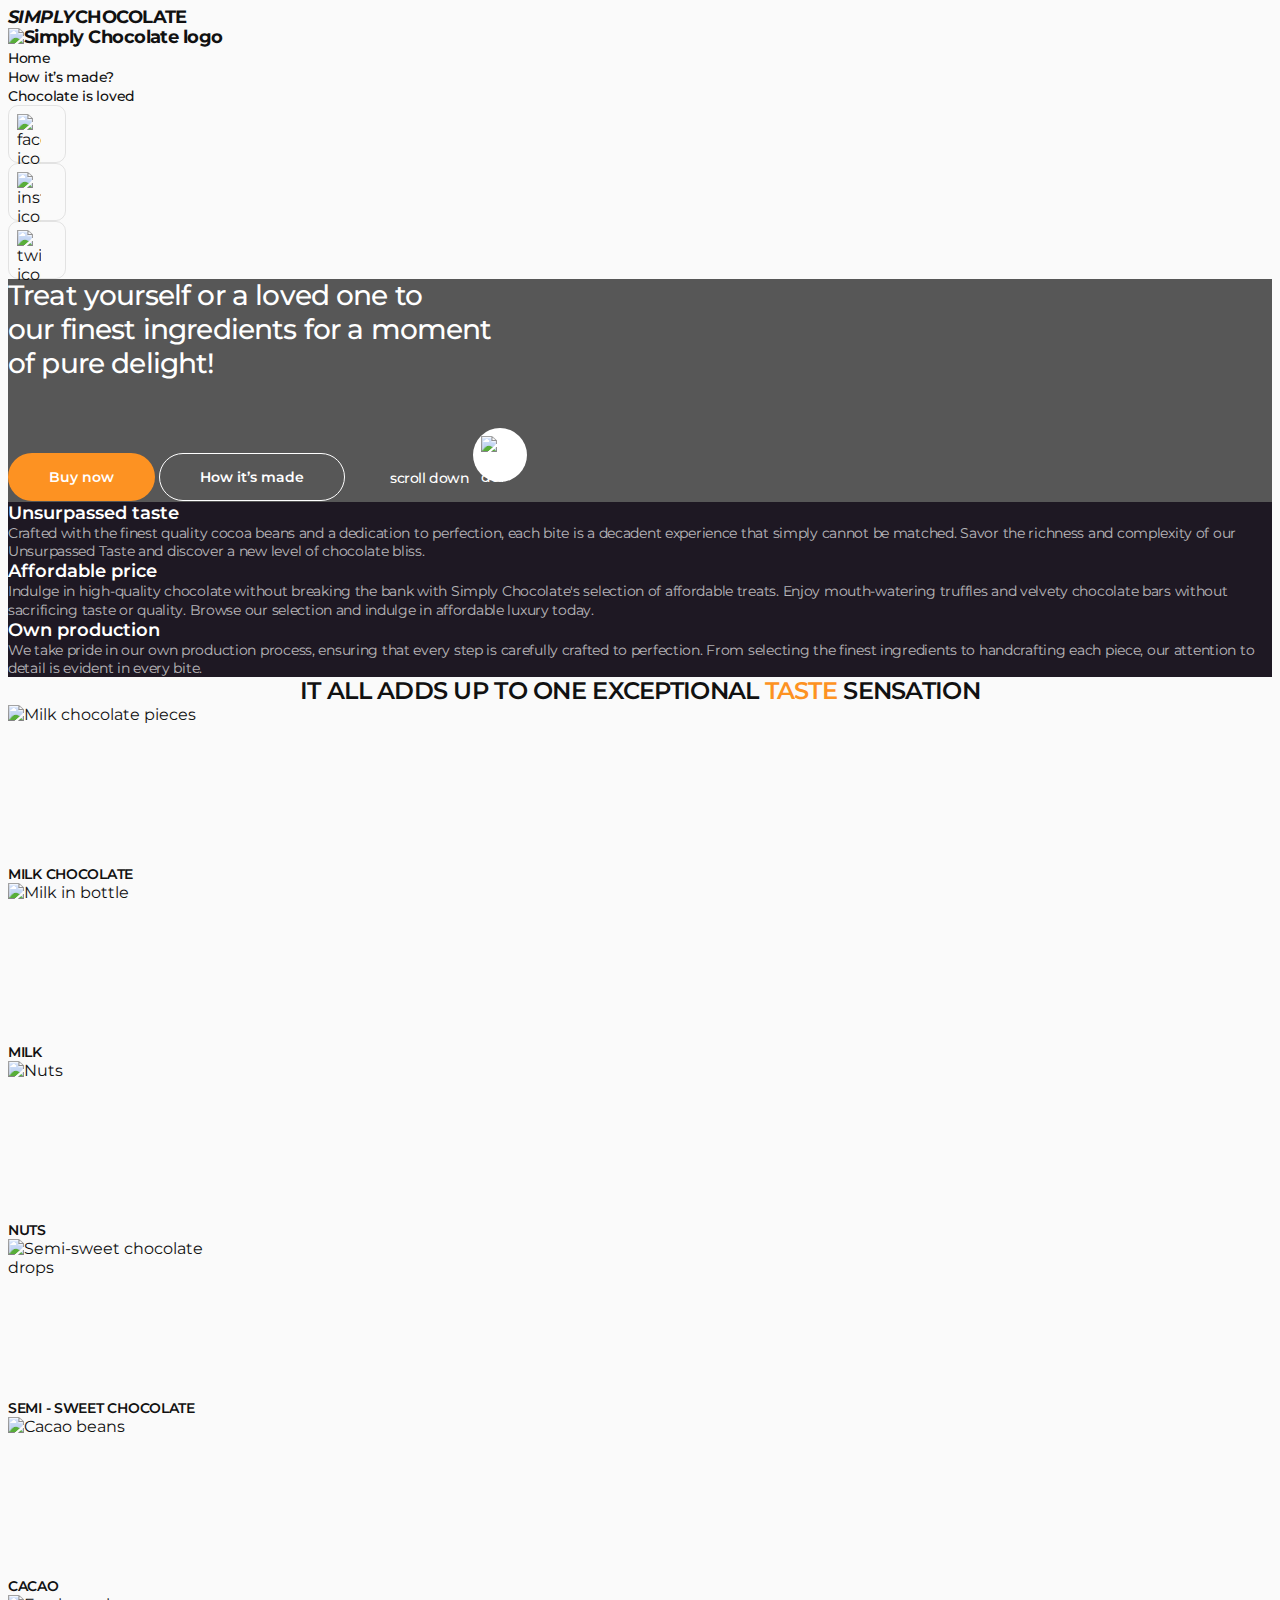
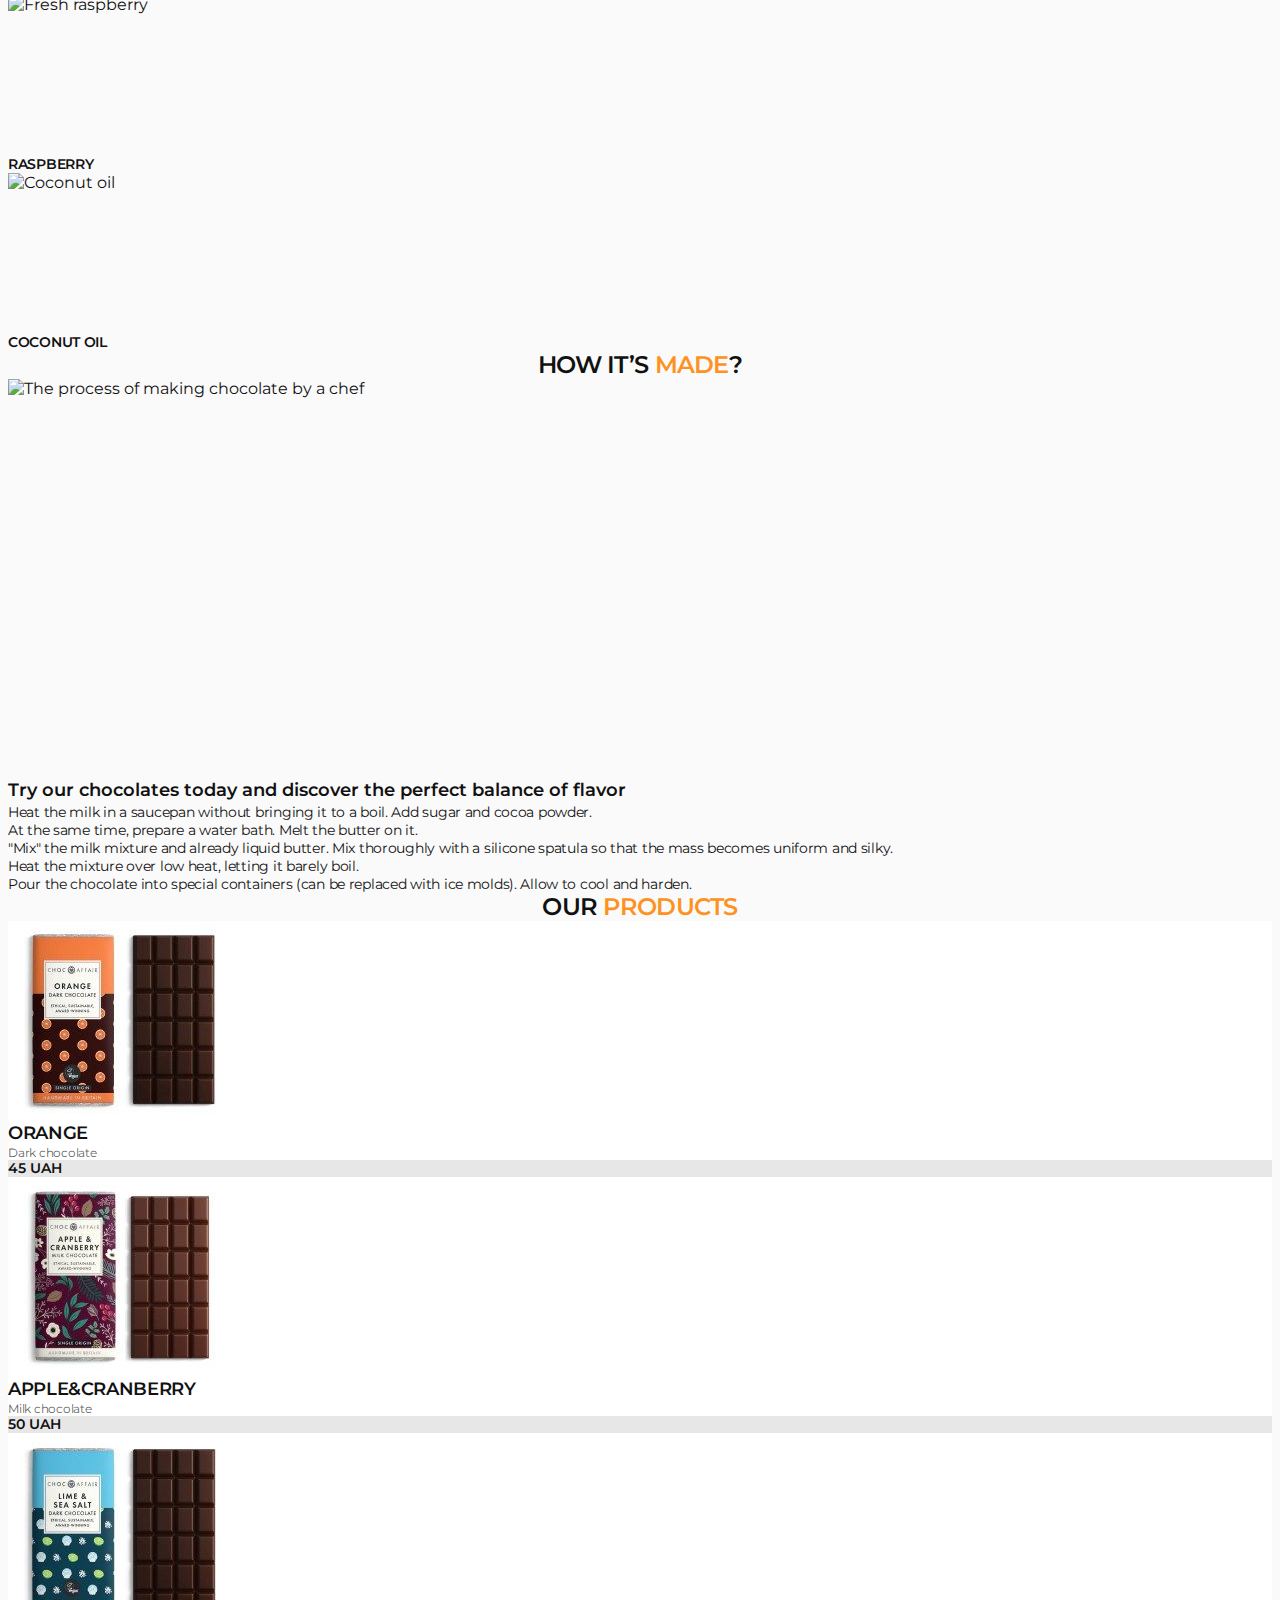
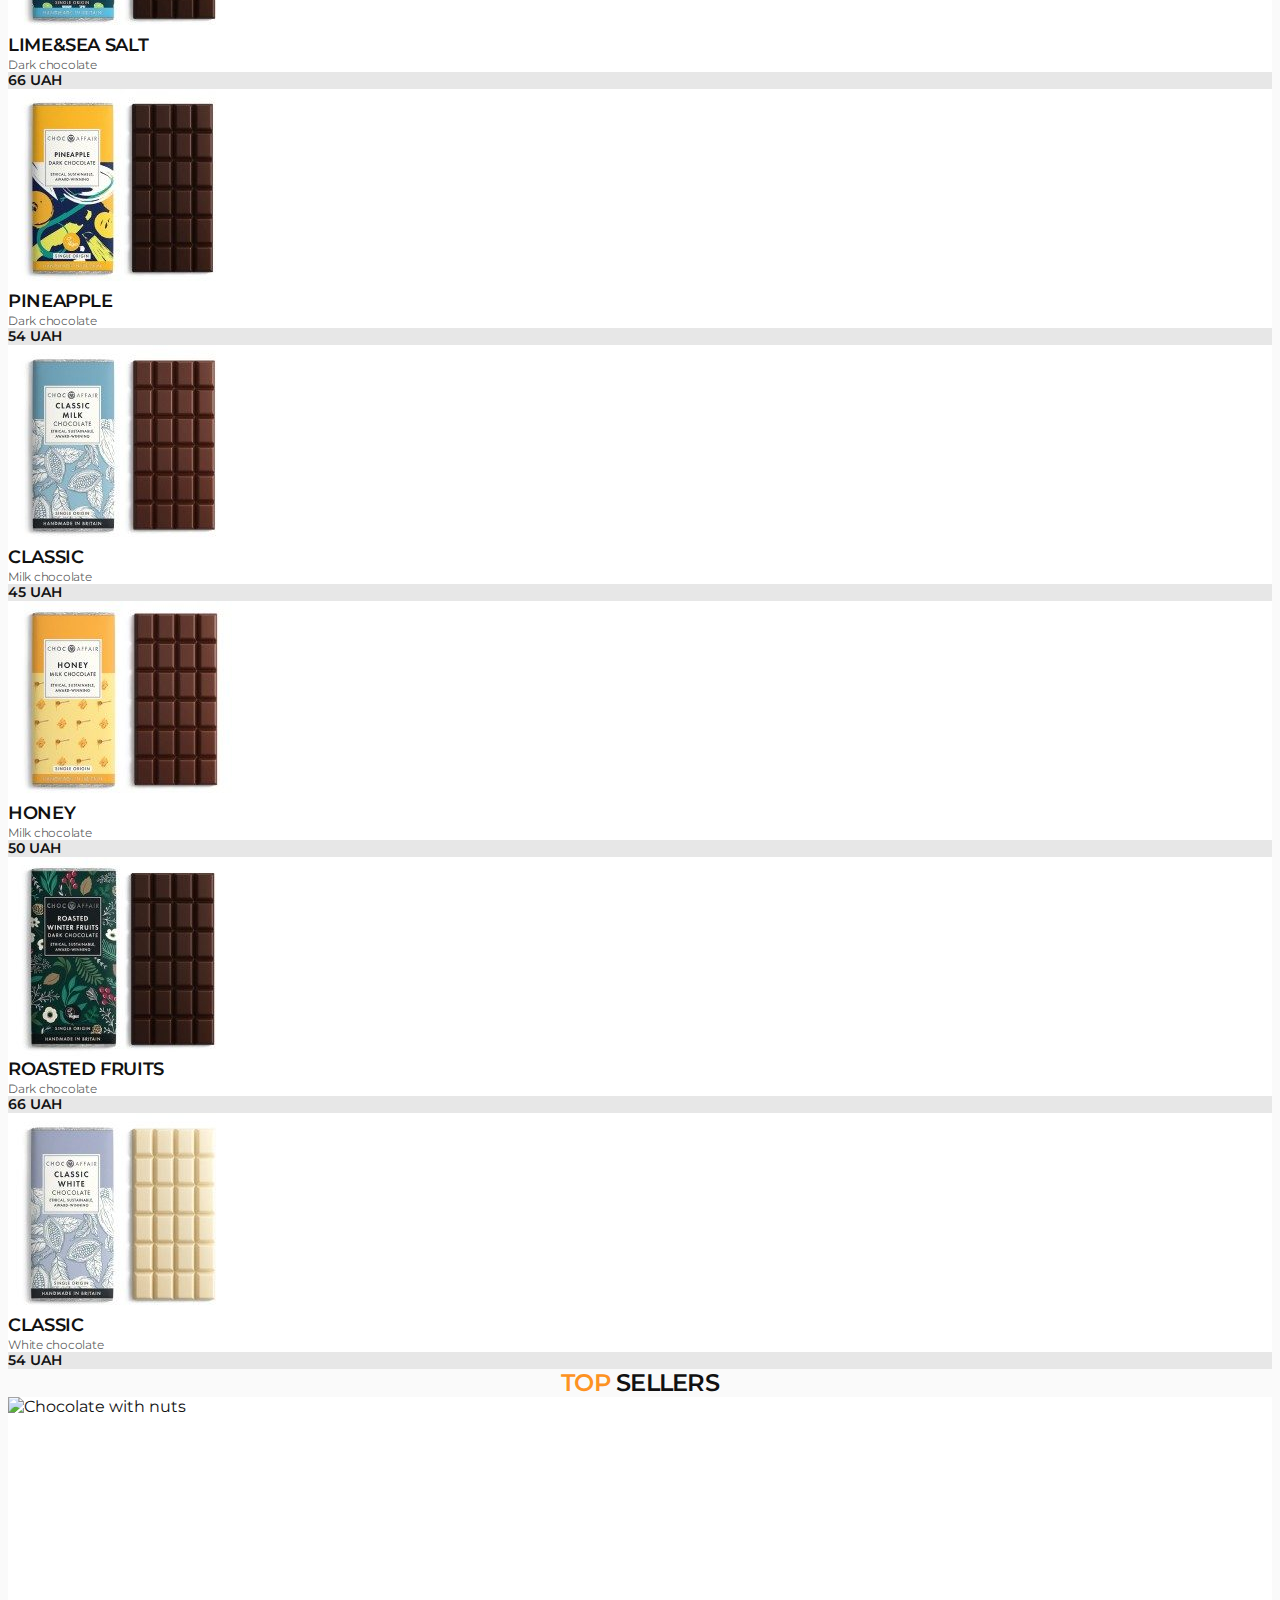
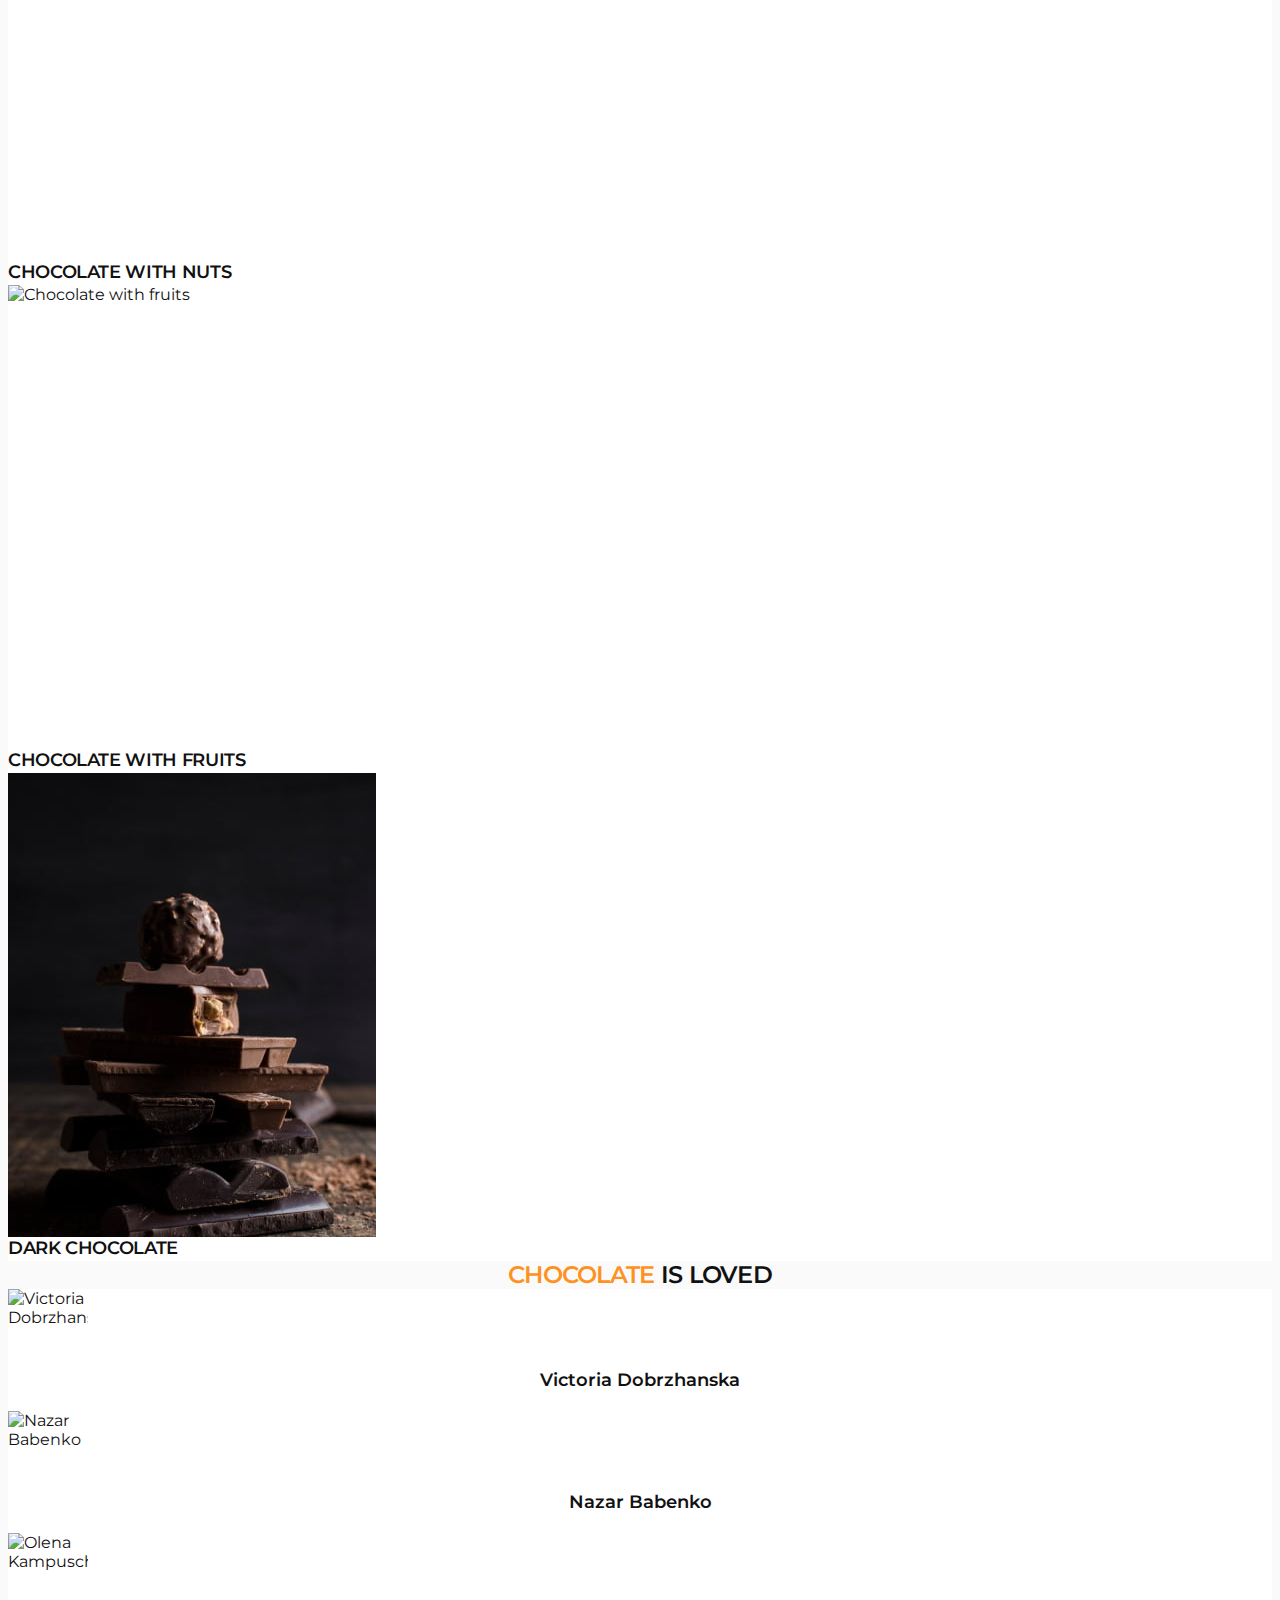
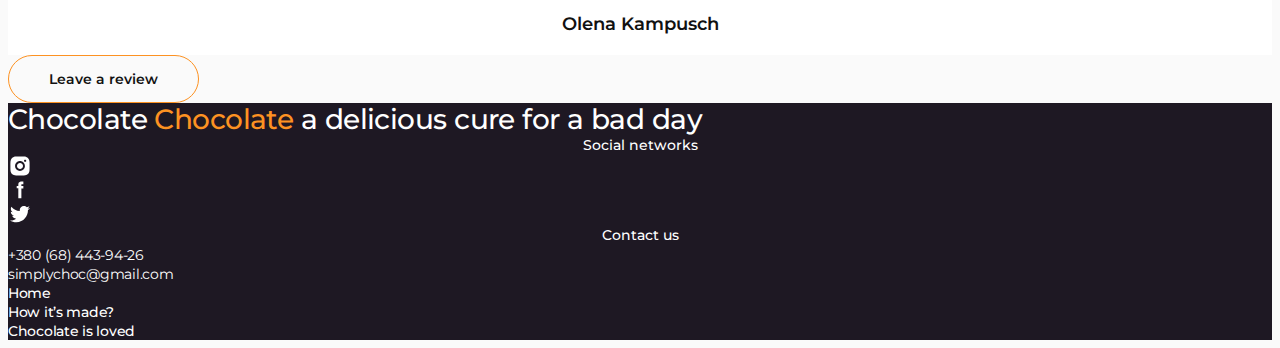
==== commit 4875b129: "Merge pull request #3 from YK911/module-03" ====
--- a/index.html
+++ b/index.html
@@ -13,6 +13,14 @@
     <link
       href="https://fonts.googleapis.com/css2?family=Montserrat:ital,wght@0,400;0,500;0,600;0,700;1,700&display=swap"
       rel="stylesheet"
+    />
+    <!-- Modern normalize -->
+    <link
+      rel="stylesheet"
+      href="https://cdnjs.cloudflare.com/ajax/libs/modern-normalize/2.0.0/modern-normalize.min.css"
+      integrity="sha512-4xo8blKMVCiXpTaLzQSLSw3KFOVPWhm/TRtuPVc4WG6kUgjH6J03IBuG7JZPkcWMxJ5huwaBpOpnwYElP/m6wg=="
+      crossorigin="anonymous"
+      referrerpolicy="no-referrer"
     />
     <!-- Custom styles -->
     <link rel="stylesheet" href="./css/styles.css" />
@@ -77,17 +85,19 @@
       <!-- Hero section -->
       <section class="hero" id="hero">
         <h1 class="hero-title">
-          Treat yourself or a loved one to our finest ingredients for a moment of pure delight!
+          Treat yourself or a loved one to our&nbsp;finest ingredients for a moment of pure delight!
         </h1>
         <button class="btn btn-accent" type="button">Buy now</button>
         <button class="btn btn-primary" type="button">How it’s made</button>
         <button class="btn hero-btn" type="button">
           scroll down
-          <img src="./images/icons/arrow.svg" alt="Arrow down" width="22" height="22" />
+          <span class="hero-btn-icon">
+            <img src="./images/icons/arrow.svg" alt="Arrow down" width="22" height="22" />
+          </span>
         </button>
       </section>
       <!--  Benefits section -->
-      <section class="benefits" id="benefits">
+      <section class="benefits section" id="benefits">
         <h2 class="section-title" hidden>Benefits of our chocolate</h2>
         <ul class="benefits-list list">
           <li class="benefits-item">
--- a/css/styles.css
+++ b/css/styles.css
@@ -31,6 +31,16 @@
   background-color: var(--main-bg-cl);
 }
 /* reset styles start */
+h1,
+h2,
+h3,
+h4,
+h5,
+h6,
+p {
+  margin: 0;
+}
+
 address {
   font-style: normal;
 }
@@ -41,16 +51,25 @@
 }
 .list {
   list-style: none;
+  margin: 0;
+  padding: 0;
 }
 .link {
   text-decoration: none;
   color: currentColor;
 }
 .btn {
+  min-width: 144px;
+  min-height: 45px;
+  padding: 14px 40px;
+
   font-family: inherit;
   font-size: 14px;
   font-weight: 600;
   color: currentColor;
+
+  border: 1px solid transparent;
+  border-radius: 100px;
   cursor: pointer;
 }
 /* reset styles end */
@@ -61,6 +80,7 @@
 .btn-primary {
   color: var(--light-cl);
   background-color: transparent;
+  border-color: var(--light-cl);
 }
 .btn-secondary {
   font-size: 18px;
@@ -69,6 +89,7 @@
 .btn-dark {
   color: var(--main-cl);
   background-color: transparent;
+  border-color: var(--accent-cl);
 }
 .section-title {
   font-size: 24px;
@@ -120,6 +141,13 @@
 .header-socials-item {
 }
 .header-socials-link {
+  display: block;
+  width: 40px;
+  height: 40px;
+  padding: 8px;
+
+  border-radius: 10px;
+  border: 1px solid var(--main-cl-10);
 }
 
 /**
@@ -131,6 +159,9 @@
   background-color: var(--main-cl-70);
 }
 .hero-title {
+  width: 484px;
+  margin-bottom: 32px;
+
   color: var(--light-cl);
   font-size: 28px;
   font-weight: 500;
@@ -145,6 +176,15 @@
   letter-spacing: -0.03em;
   background-color: transparent;
 }
+.hero-btn-icon {
+  display: inline-block;
+  width: 38px;
+  height: 38px;
+  padding: 8px;
+
+  background-color: var(--light-cl);
+  border-radius: 50%;
+}
 /**
   |============================
   | Benefits styles
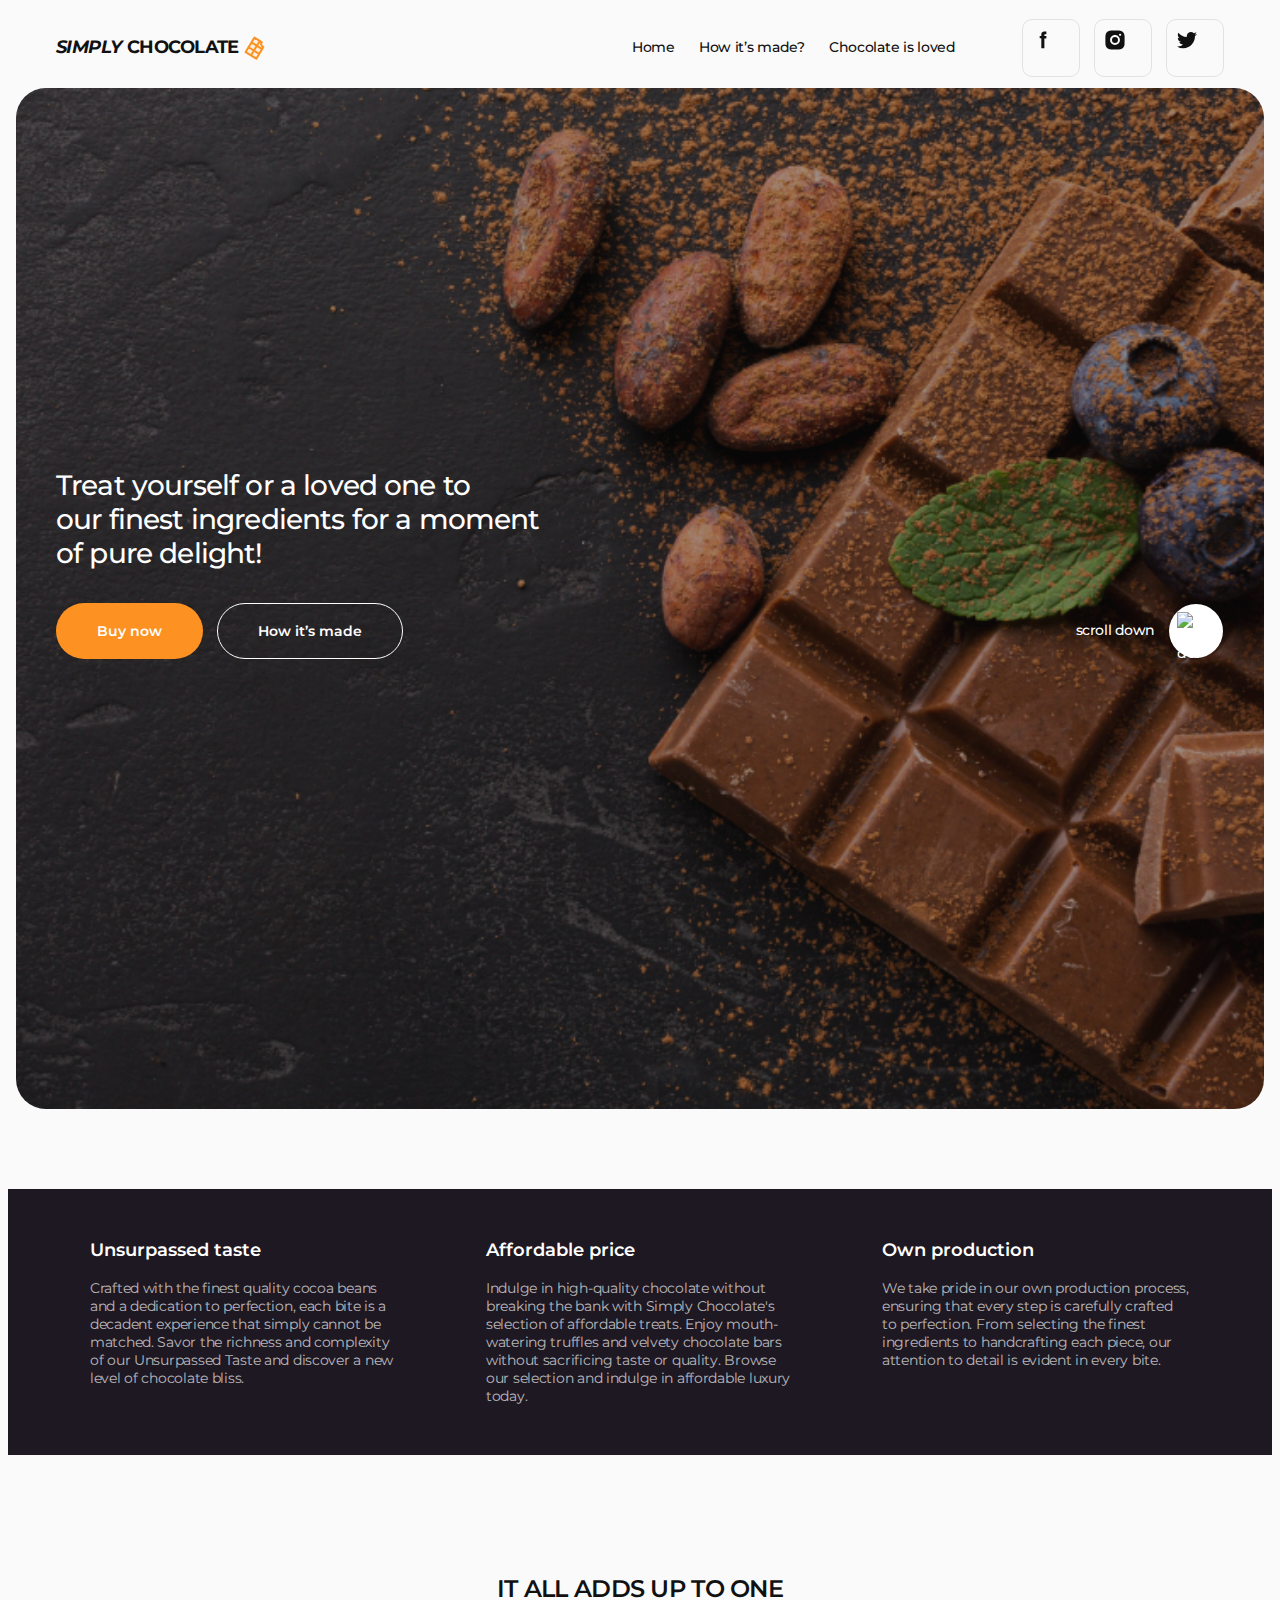
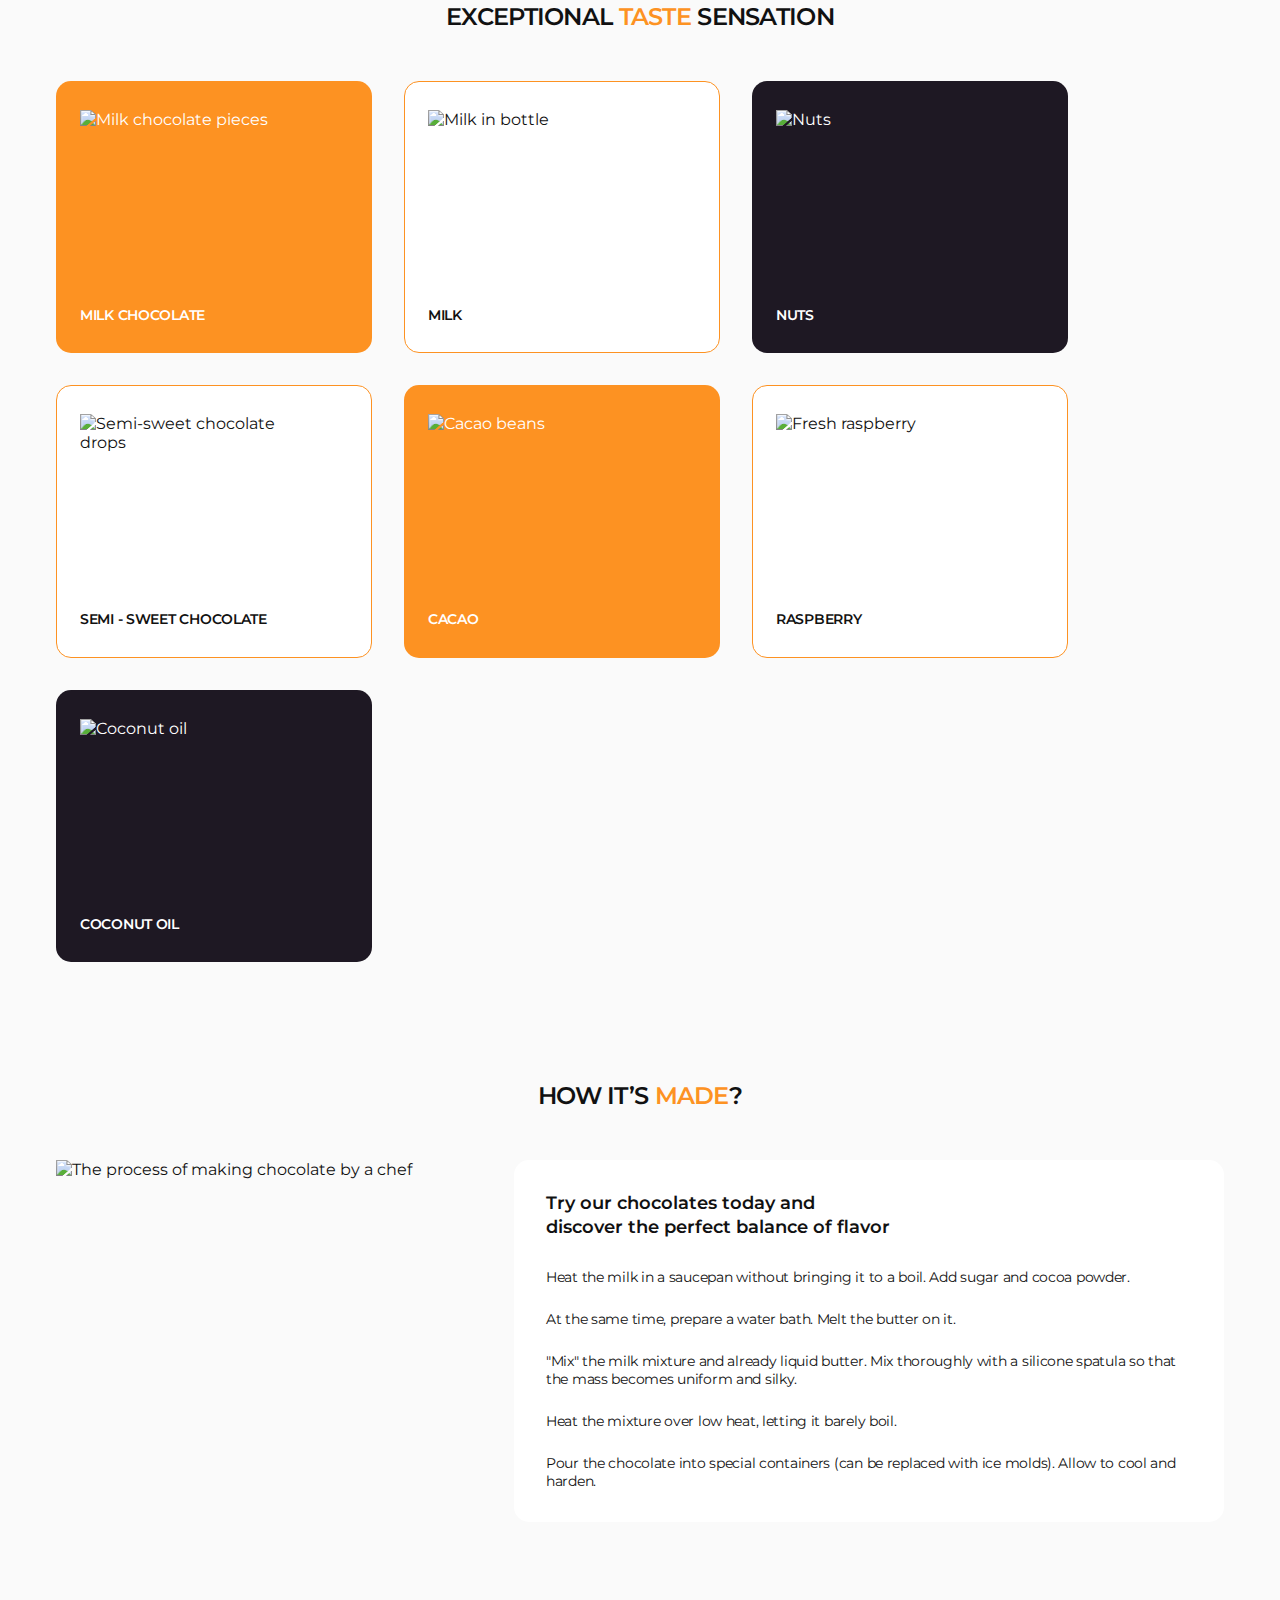
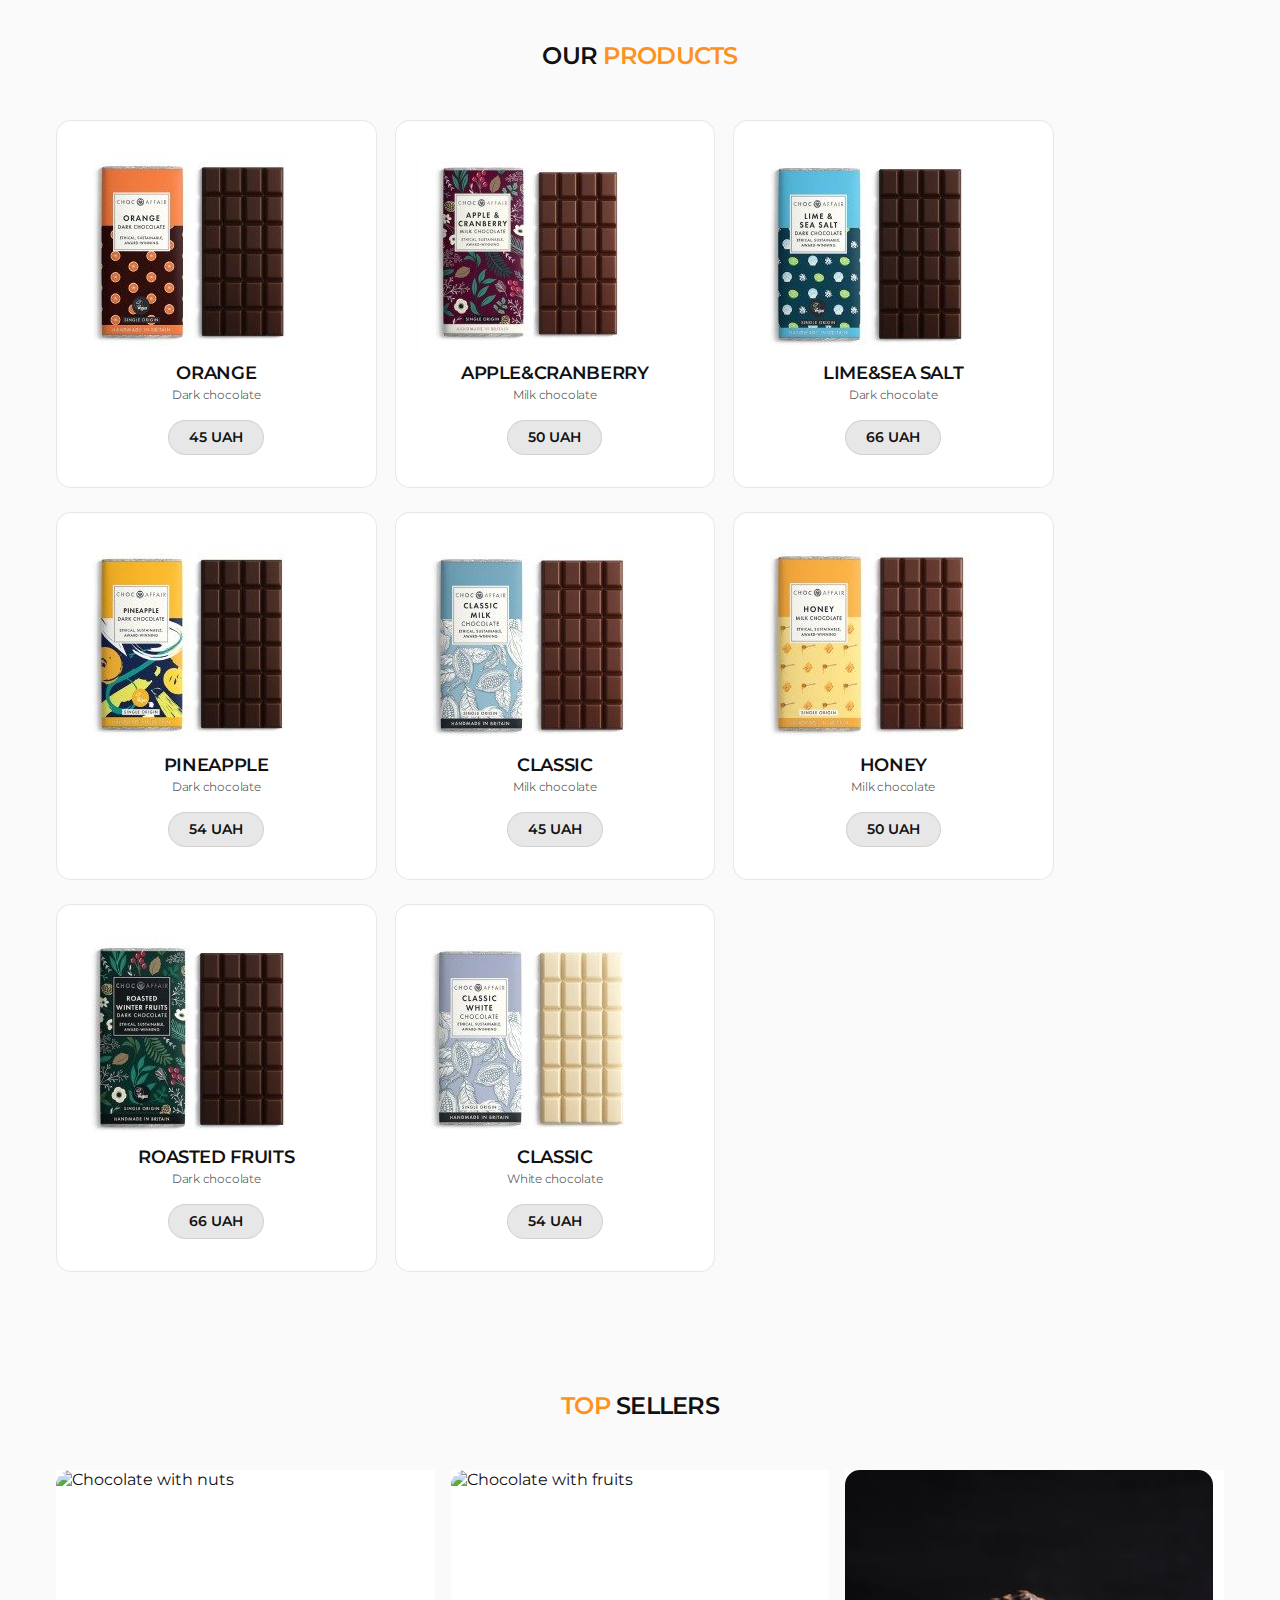
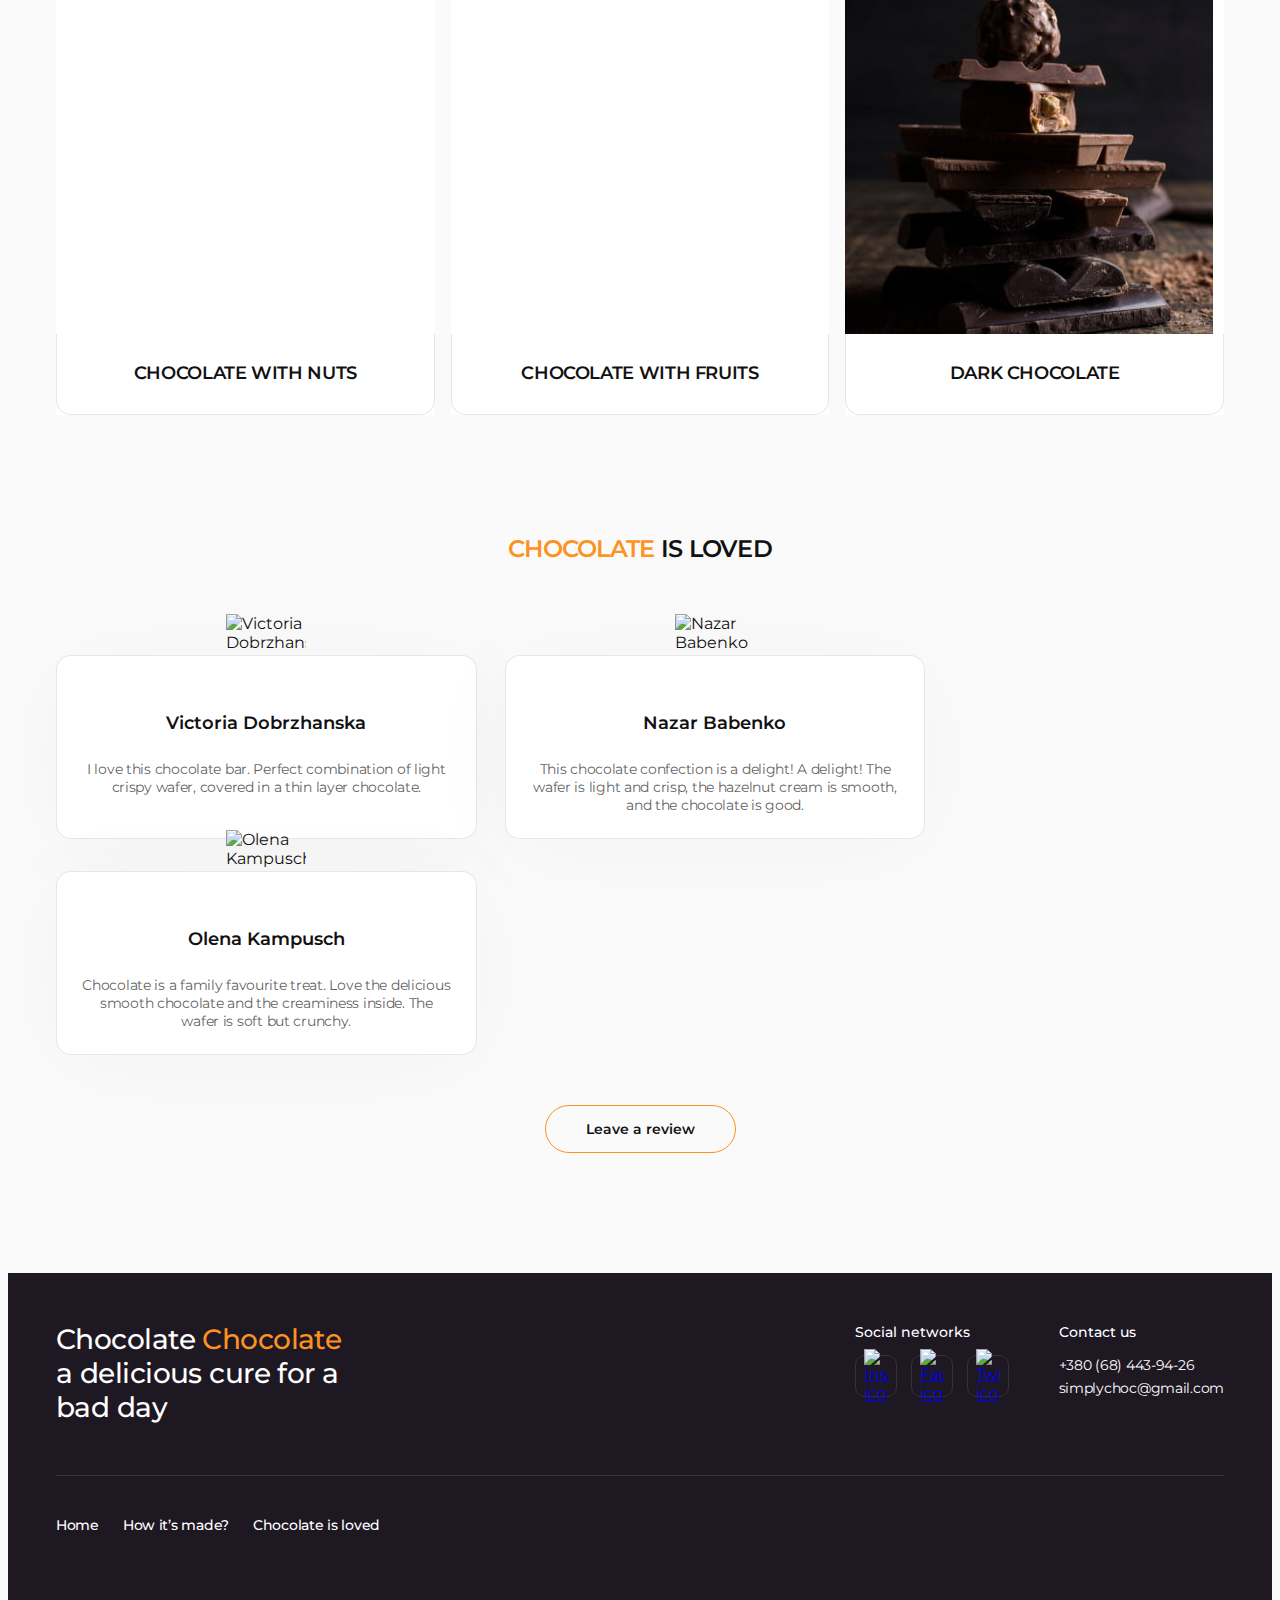
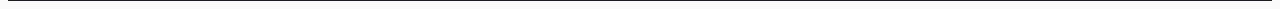
==== commit f1fc7b58: "add module 04" ====
--- a/index.html
+++ b/index.html
@@ -28,494 +28,551 @@
   <body>
     <!-- Header -->
     <header class="header" id="home">
-      <nav class="header-nav">
-        <a class="header-logo link" href="">
-          <span class="header-logo-accent">SIMPLY</span>CHOCOLATE
-          <img class="header-logo-img" src="./images/icons/logo.svg" alt="Simply Chocolate logo" />
-        </a>
-        <ul class="header-nav-list list">
-          <li class="header-nav-item">
-            <a class="header-nav-link link" href="#home">Home</a>
+      <div class="header-container container">
+        <nav class="header-nav">
+          <a class="header-logo link" href="">
+            <span class="header-logo-accent">SIMPLY</span>CHOCOLATE
+            <svg class="header-logo-img" width="24" height="24">
+              <use href="./images/sprite.svg#logo"></use>
+            </svg>
+          </a>
+          <ul class="header-nav-list list">
+            <li class="header-nav-item">
+              <a class="header-nav-link link" href="#home">Home</a>
+            </li>
+            <li class="header-nav-item">
+              <a class="header-nav-link link" href="#made">How it’s made?</a>
+            </li>
+            <li class="header-nav-item">
+              <a class="header-nav-link link" href="#reviews">Chocolate is loved</a>
+            </li>
+          </ul>
+        </nav>
+        <ul class="header-socials list">
+          <li class="header-socials-item">
+            <a
+              class="header-socials-link link"
+              href="https://facebook.com"
+              target="_blank"
+              rel="noopener noreferrer"
+              aria-label="Facebook link"
+            >
+              <svg class="header-socials-icon" width="24" height="24">
+                <use href="./images/sprite.svg#facebook"></use>
+              </svg>
+            </a>
           </li>
-          <li class="header-nav-item">
-            <a class="header-nav-link link" href="#made">How it’s made?</a>
+          <li class="header-socials-item">
+            <a
+              class="header-socials-link link"
+              href="https://instagram.com"
+              target="_blank"
+              rel="noopener noreferrer"
+              aria-label="Instagram link"
+            >
+              <svg class="header-socials-icon" width="24" height="24">
+                <use href="./images/sprite.svg#instagram"></use>
+              </svg>
+            </a>
           </li>
-          <li class="header-nav-item">
-            <a class="header-nav-link link" href="#reviews">Chocolate is loved</a>
+          <li class="header-socials-item">
+            <a
+              class="header-socials-link link"
+              href="https://twitter.com"
+              target="_blank"
+              rel="noopener noreferrer"
+              aria-label="Twitter link"
+            >
+              <svg class="header-socials-icon" width="24" height="24">
+                <use href="./images/sprite.svg#twitter"></use>
+              </svg>
+            </a>
           </li>
         </ul>
-      </nav>
-      <ul class="header-socials list">
-        <li class="header-socials-item">
-          <a
-            class="header-socials-link link"
-            href="https://facebook.com"
-            target="_blank"
-            rel="noopener noreferrer"
-            aria-label="Facebook link"
-          >
-            <img src="./images/icons/facebook.svg" alt="facebook icon" width="24" height="24" />
-          </a>
-        </li>
-        <li class="header-socials-item">
-          <a
-            class="header-socials-link link"
-            href="https://instagram.com"
-            target="_blank"
-            rel="noopener noreferrer"
-            aria-label="Instagram link"
-          >
-            <img src="./images/icons/instagram.svg" alt="instagram icon" width="24" height="24" />
-          </a>
-        </li>
-        <li class="header-socials-item">
-          <a
-            class="header-socials-link link"
-            href="https://twitter.com"
-            target="_blank"
-            rel="noopener noreferrer"
-            aria-label="Twitter link"
-          >
-            <img src="./images/icons/twitter.svg" alt="twitter icon" width="24" height="24" />
-          </a>
-        </li>
-      </ul>
+      </div>
     </header>
     <main>
       <!-- Hero section -->
       <section class="hero" id="hero">
-        <h1 class="hero-title">
-          Treat yourself or a loved one to our&nbsp;finest ingredients for a moment of pure delight!
-        </h1>
-        <button class="btn btn-accent" type="button">Buy now</button>
-        <button class="btn btn-primary" type="button">How it’s made</button>
-        <button class="btn hero-btn" type="button">
-          scroll down
-          <span class="hero-btn-icon">
-            <img src="./images/icons/arrow.svg" alt="Arrow down" width="22" height="22" />
-          </span>
-        </button>
+        <div class="hero-container container">
+          <h1 class="hero-title">
+            Treat yourself or a loved one to our&nbsp;finest ingredients for a moment of pure
+            delight!
+          </h1>
+          <div class="hero-wrapper">
+            <button class="btn btn-accent" type="button">Buy now</button>
+            <button class="btn btn-primary" type="button">How it’s made</button>
+            <button class="btn hero-btn" type="button">
+              scroll down
+              <span class="hero-btn-icon">
+                <img src="./images/icons/arrow.svg" alt="Arrow down" width="22" height="22" />
+              </span>
+            </button>
+          </div>
+        </div>
       </section>
       <!--  Benefits section -->
       <section class="benefits section" id="benefits">
-        <h2 class="section-title" hidden>Benefits of our chocolate</h2>
-        <ul class="benefits-list list">
-          <li class="benefits-item">
-            <h3 class="benefits-subtitle">Unsurpassed taste</h3>
-            <p class="benefits-text">
-              Crafted with the finest quality cocoa beans and a dedication to perfection, each bite
-              is a decadent experience that simply cannot be matched. Savor the richness and
-              complexity of our Unsurpassed Taste and discover a new level of chocolate bliss.
-            </p>
-          </li>
-          <li class="benefits-item">
-            <h3 class="benefits-subtitle">Affordable price</h3>
-            <p class="benefits-text">
-              Indulge in high-quality chocolate without breaking the bank with Simply Chocolate's
-              selection of affordable treats. Enjoy mouth-watering truffles and velvety chocolate
-              bars without sacrificing taste or quality. Browse our selection and indulge in
-              affordable luxury today.
-            </p>
-          </li>
-          <li class="benefits-item">
-            <h3 class="benefits-subtitle">Own production</h3>
-            <p class="benefits-text">
-              We take pride in our own production process, ensuring that every step is carefully
-              crafted to perfection. From selecting the finest ingredients to handcrafting each
-              piece, our attention to detail is evident in every bite.
-            </p>
-          </li>
-        </ul>
+        <div class="container">
+          <h2 class="section-title visually-hidden">Benefits of our chocolate</h2>
+          <ul class="benefits-list list">
+            <li class="benefits-item">
+              <h3 class="benefits-subtitle">Unsurpassed taste</h3>
+              <p class="benefits-text">
+                Crafted with the finest quality cocoa beans and a dedication to perfection, each
+                bite is a decadent experience that simply cannot be matched. Savor the richness and
+                complexity of our Unsurpassed Taste and discover a new level of chocolate bliss.
+              </p>
+            </li>
+            <li class="benefits-item">
+              <h3 class="benefits-subtitle">Affordable price</h3>
+              <p class="benefits-text">
+                Indulge in high-quality chocolate without breaking the bank with Simply Chocolate's
+                selection of affordable treats. Enjoy mouth-watering truffles and velvety chocolate
+                bars without sacrificing taste or quality. Browse our selection and indulge in
+                affordable luxury today.
+              </p>
+            </li>
+            <li class="benefits-item">
+              <h3 class="benefits-subtitle">Own production</h3>
+              <p class="benefits-text">
+                We take pride in our own production process, ensuring that every step is carefully
+                crafted to perfection. From selecting the finest ingredients to handcrafting each
+                piece, our attention to detail is evident in every bite.
+              </p>
+            </li>
+          </ul>
+        </div>
       </section>
       <!-- Ingridients section -->
       <section class="ingridients section">
-        <h2 class="ingridients-title section-title">
-          It all adds up to one exceptional
-          <span class="section-title-accent">taste</span> sensation
-        </h2>
-        <ul class="ingridients-list list">
-          <li class="ingridients-list-item">
-            <img
-              class="ingridients-list-img"
-              src="./images/ingridients/img-1.png"
-              alt="Milk chocolate pieces"
-              width="214"
-              height="160"
-            />
-            <h3 class="ingridients-list-caption">MILK CHOCOLATE</h3>
-          </li>
-          <li class="ingridients-list-item">
-            <img
-              class="ingridients-list-img"
-              src="./images/ingridients/img-2.png"
-              alt="Milk in bottle"
-              width="214"
-              height="160"
-            />
-            <h3 class="ingridients-list-caption">MILK</h3>
-          </li>
-          <li class="ingridients-list-item">
-            <img
-              class="ingridients-list-img"
-              src="./images/ingridients/img-3.png"
-              alt="Nuts"
-              width="214"
-              height="160"
-            />
-            <h3 class="ingridients-list-caption">NUTS</h3>
-          </li>
-          <li class="ingridients-list-item">
-            <img
-              class="ingridients-list-img"
-              src="./images/ingridients/img-4.png"
-              alt="Semi-sweet chocolate drops"
-              width="214"
-              height="160"
-            />
-            <h3 class="ingridients-list-caption">SEMI - SWEET CHOCOLATE</h3>
-          </li>
-          <li class="ingridients-list-item">
-            <img
-              class="ingridients-list-img"
-              src="./images/ingridients/img-5.png"
-              alt="Cacao beans"
-              width="214"
-              height="160"
-            />
-            <h3 class="ingridients-list-caption">CACAO</h3>
-          </li>
-          <li class="ingridients-list-item">
-            <img
-              class="ingridients-list-img"
-              src="./images/ingridients/img-6.png"
-              alt="Fresh raspberry"
-              width="214"
-              height="160"
-            />
-            <h3 class="ingridients-list-caption">RASPBERRY</h3>
-          </li>
-          <li class="ingridients-list-item">
-            <img
-              class="ingridients-list-img"
-              src="./images/ingridients/img-7.png"
-              alt="Coconut oil"
-              width="214"
-              height="160"
-            />
-            <h3 class="ingridients-list-caption">COCONUT OIL</h3>
-          </li>
-        </ul>
+        <div class="container">
+          <h2 class="ingridients-title section-title">
+            It all adds up to one exceptional
+            <span class="section-title-accent">taste</span> sensation
+          </h2>
+          <ul class="ingridients-list list">
+            <li class="ingridients-list-item">
+              <img
+                class="ingridients-list-img"
+                src="./images/ingridients/img-1.png"
+                alt="Milk chocolate pieces"
+                width="214"
+                height="160"
+              />
+              <h3 class="ingridients-list-caption">MILK CHOCOLATE</h3>
+            </li>
+            <li class="ingridients-list-item">
+              <img
+                class="ingridients-list-img"
+                src="./images/ingridients/img-2.png"
+                alt="Milk in bottle"
+                width="214"
+                height="160"
+              />
+              <h3 class="ingridients-list-caption">MILK</h3>
+            </li>
+            <li class="ingridients-list-item">
+              <img
+                class="ingridients-list-img"
+                src="./images/ingridients/img-3.png"
+                alt="Nuts"
+                width="214"
+                height="160"
+              />
+              <h3 class="ingridients-list-caption">NUTS</h3>
+            </li>
+            <li class="ingridients-list-item">
+              <img
+                class="ingridients-list-img"
+                src="./images/ingridients/img-4.png"
+                alt="Semi-sweet chocolate drops"
+                width="214"
+                height="160"
+              />
+              <h3 class="ingridients-list-caption">SEMI - SWEET CHOCOLATE</h3>
+            </li>
+            <li class="ingridients-list-item">
+              <img
+                class="ingridients-list-img"
+                src="./images/ingridients/img-5.png"
+                alt="Cacao beans"
+                width="214"
+                height="160"
+              />
+              <h3 class="ingridients-list-caption">CACAO</h3>
+            </li>
+            <li class="ingridients-list-item">
+              <img
+                class="ingridients-list-img"
+                src="./images/ingridients/img-6.png"
+                alt="Fresh raspberry"
+                width="214"
+                height="160"
+              />
+              <h3 class="ingridients-list-caption">RASPBERRY</h3>
+            </li>
+            <li class="ingridients-list-item">
+              <img
+                class="ingridients-list-img"
+                src="./images/ingridients/img-7.png"
+                alt="Coconut oil"
+                width="214"
+                height="160"
+              />
+              <h3 class="ingridients-list-caption">COCONUT OIL</h3>
+            </li>
+          </ul>
+        </div>
       </section>
       <!-- Made section -->
       <section class="made section" id="made">
-        <h2 class="made-title section-title">
-          How it’s <span class="section-title-accent">made</span>?
-        </h2>
-        <img
-          class="made-pic"
-          src="./images/made/img.jpg"
-          alt="The process of making chocolate by a chef"
-          width="600"
-          height="400"
-        />
-        <h3 class="made-subtitle">
-          Try our chocolates today and discover the perfect balance of flavor
-        </h3>
-        <ul class="made-list list">
-          <li class="made-list-item">
-            Heat the milk in a saucepan without bringing it to a boil. Add sugar and cocoa powder.
-          </li>
-          <li class="made-list-item">
-            At the same time, prepare a water bath. Melt the butter on it.
-          </li>
-          <li class="made-list-item">
-            "Mix" the milk mixture and already liquid butter. Mix thoroughly with a silicone spatula
-            so that the mass becomes uniform and silky.
-          </li>
-          <li class="made-list-item">Heat the mixture over low heat, letting it barely boil.</li>
-          <li class="made-list-item">
-            Pour the chocolate into special containers (can be replaced with ice molds). Allow to
-            cool and harden.
-          </li>
-        </ul>
+        <div class="container">
+          <h2 class="made-title section-title">
+            How it’s <span class="section-title-accent">made</span>?
+          </h2>
+          <div class="made-wrapper">
+            <img
+              class="made-pic"
+              src="./images/made/img.jpg"
+              alt="The process of making chocolate by a chef"
+              width="600"
+              height="400"
+            />
+            <div class="made-right-side">
+              <h3 class="made-subtitle">
+                Try our chocolates today and discover the perfect balance of flavor
+              </h3>
+              <ul class="made-list list">
+                <li class="made-list-item">
+                  Heat the milk in a saucepan without bringing it to a boil. Add sugar and cocoa
+                  powder.
+                </li>
+                <li class="made-list-item">
+                  At the same time, prepare a water bath. Melt the butter on it.
+                </li>
+                <li class="made-list-item">
+                  "Mix" the milk mixture and already liquid butter. Mix thoroughly with a silicone
+                  spatula so that the mass becomes uniform and silky.
+                </li>
+                <li class="made-list-item"
+                  >Heat the mixture over low heat, letting it barely boil.</li
+                >
+                <li class="made-list-item">
+                  Pour the chocolate into special containers (can be replaced with ice molds). Allow
+                  to cool and harden.
+                </li>
+              </ul>
+            </div>
+          </div>
+        </div>
       </section>
       <!-- Products section -->
       <section class="products section">
-        <h2 class="products-title section-title">
-          Our <span class="section-title-accent">products</span>
-        </h2>
-        <ul class="products-list list">
-          <li class="products-list-item">
-            <img
-              class="products-list-ill"
-              src="./images/products/img-1.jpg"
-              alt="Dark chocolate with orange"
-              width="230"
-              height="201"
-            />
-            <h3 class="products-list-heading">Orange</h3>
-            <p class="products-list-category">Dark chocolate</p>
-            <p class="products-list-price">45 UAH</p>
-          </li>
-          <li class="products-list-item">
-            <img
-              class="products-list-ill"
-              src="./images/products/img-2.jpg"
-              alt="Milk chocolate with Apple and Cranberry"
-              width="230"
-              height="201"
-            />
-            <h3 class="products-list-heading">Apple&Cranberry</h3>
-            <p class="products-list-category">Milk chocolate</p>
-            <p class="products-list-price">50 UAH</p>
-          </li>
-          <li class="products-list-item">
-            <img
-              class="products-list-ill"
-              src="./images/products/img-3.jpg"
-              alt="Dark chocolate with Limeand Sea salt"
-              width="230"
-              height="201"
-            />
-            <h3 class="products-list-heading">Lime&Sea salt</h3>
-            <p class="products-list-category">Dark chocolate</p>
-            <p class="products-list-price">66 UAH</p>
-          </li>
-          <li class="products-list-item">
-            <img
-              class="products-list-ill"
-              src="./images/products/img-4.jpg"
-              alt="Dark chocolate with Pineapple"
-              width="230"
-              height="201"
-            />
-            <h3 class="products-list-heading">Pineapple</h3>
-            <p class="products-list-category">Dark chocolate</p>
-            <p class="products-list-price">54 UAH</p>
-          </li>
-          <li class="products-list-item">
-            <img
-              class="products-list-ill"
-              src="./images/products/img-5.jpg"
-              alt="Classic Milk chocolate"
-              width="230"
-              height="201"
-            />
-            <h3 class="products-list-heading">Classic</h3>
-            <p class="products-list-category">Milk chocolate</p>
-            <p class="products-list-price">45 UAH</p>
-          </li>
-          <li class="products-list-item">
-            <img
-              class="products-list-ill"
-              src="./images/products/img-6.jpg"
-              alt="Milk chocolate with Honey"
-              width="230"
-              height="201"
-            />
-            <h3 class="products-list-heading">Honey</h3>
-            <p class="products-list-category">Milk chocolate</p>
-            <p class="products-list-price">50 UAH</p>
-          </li>
-          <li class="products-list-item">
-            <img
-              class="products-list-ill"
-              src="./images/products/img-7.jpg"
-              alt="Dark chocolate with Roasted fruits"
-              width="230"
-              height="201"
-            />
-            <h3 class="products-list-heading">Roasted fruits</h3>
-            <p class="products-list-category">Dark chocolate</p>
-            <p class="products-list-price">66 UAH</p>
-          </li>
-          <li class="products-list-item">
-            <img
-              class="products-list-ill"
-              src="./images/products/img-8.jpg"
-              alt="Classic White chocolate"
-              width="230"
-              height="201"
-            />
-            <h3 class="products-list-heading">Classic</h3>
-            <p class="products-list-category">White chocolate</p>
-            <p class="products-list-price">54 UAH</p>
-          </li>
-        </ul>
+        <div class="container">
+          <h2 class="products-title section-title">
+            Our <span class="section-title-accent">products</span>
+          </h2>
+          <ul class="products-list card-set list">
+            <li class="products-list-item card-set-item">
+              <img
+                class="products-list-ill"
+                src="./images/products/img-1.jpg"
+                alt="Dark chocolate with orange"
+                width="230"
+                height="201"
+              />
+              <h3 class="products-list-heading">Orange</h3>
+              <p class="products-list-category">Dark chocolate</p>
+              <p class="products-list-price">45 UAH</p>
+            </li>
+            <li class="products-list-item card-set-item">
+              <img
+                class="products-list-ill"
+                src="./images/products/img-2.jpg"
+                alt="Milk chocolate with Apple and Cranberry"
+                width="230"
+                height="201"
+              />
+              <h3 class="products-list-heading">Apple&Cranberry</h3>
+              <p class="products-list-category">Milk chocolate</p>
+              <p class="products-list-price">50 UAH</p>
+            </li>
+            <li class="products-list-item card-set-item">
+              <img
+                class="products-list-ill"
+                src="./images/products/img-3.jpg"
+                alt="Dark chocolate with Limeand Sea salt"
+                width="230"
+                height="201"
+              />
+              <h3 class="products-list-heading">Lime&Sea salt</h3>
+              <p class="products-list-category">Dark chocolate</p>
+              <p class="products-list-price">66 UAH</p>
+            </li>
+            <li class="products-list-item card-set-item">
+              <img
+                class="products-list-ill"
+                src="./images/products/img-4.jpg"
+                alt="Dark chocolate with Pineapple"
+                width="230"
+                height="201"
+              />
+              <h3 class="products-list-heading">Pineapple</h3>
+              <p class="products-list-category">Dark chocolate</p>
+              <p class="products-list-price">54 UAH</p>
+            </li>
+            <li class="products-list-item card-set-item">
+              <img
+                class="products-list-ill"
+                src="./images/products/img-5.jpg"
+                alt="Classic Milk chocolate"
+                width="230"
+                height="201"
+              />
+              <h3 class="products-list-heading">Classic</h3>
+              <p class="products-list-category">Milk chocolate</p>
+              <p class="products-list-price">45 UAH</p>
+            </li>
+            <li class="products-list-item card-set-item">
+              <img
+                class="products-list-ill"
+                src="./images/products/img-6.jpg"
+                alt="Milk chocolate with Honey"
+                width="230"
+                height="201"
+              />
+              <h3 class="products-list-heading">Honey</h3>
+              <p class="products-list-category">Milk chocolate</p>
+              <p class="products-list-price">50 UAH</p>
+            </li>
+            <li class="products-list-item card-set-item">
+              <img
+                class="products-list-ill"
+                src="./images/products/img-7.jpg"
+                alt="Dark chocolate with Roasted fruits"
+                width="230"
+                height="201"
+              />
+              <h3 class="products-list-heading">Roasted fruits</h3>
+              <p class="products-list-category">Dark chocolate</p>
+              <p class="products-list-price">66 UAH</p>
+            </li>
+            <li class="products-list-item card-set-item">
+              <img
+                class="products-list-ill"
+                src="./images/products/img-8.jpg"
+                alt="Classic White chocolate"
+                width="230"
+                height="201"
+              />
+              <h3 class="products-list-heading">Classic</h3>
+              <p class="products-list-category">White chocolate</p>
+              <p class="products-list-price">54 UAH</p>
+            </li>
+          </ul>
+        </div>
       </section>
       <!-- Bestsellers section -->
       <section class="bestsellers section">
-        <h2 class="bestsellers-title section-title">
-          <span class="section-title-accent">Top</span> sellers
-        </h2>
-        <ul class="bestsellers-list list">
-          <li class="bestsellers-list-item">
-            <img
-              class="bestsellers-list-img"
-              src="./images/bestsellers/img-1.jpg"
-              alt="Chocolate with nuts"
-              width="368"
-              height="464"
-            />
-            <h3 class="bestsellers-list-caption">CHOCOLATE WITH NUTS</h3>
-          </li>
-          <li class="bestsellers-list-item">
-            <img
-              class="bestsellers-list-img"
-              src="./images/bestsellers/img-2.jpg"
-              alt="Chocolate with fruits"
-              width="368"
-              height="464"
-            />
-            <h3 class="bestsellers-list-caption">CHOCOLATE WITH FRUITS</h3>
-          </li>
-          <li class="bestsellers-list-item">
-            <img
-              class="bestsellers-list-img"
-              src="./images/bestsellers/img-3.jpg"
-              alt="Dark chocolate"
-              width="368"
-              height="464"
-            />
-            <h3 class="bestsellers-list-caption">DARK CHOCOLATE</h3>
-          </li>
-        </ul>
+        <div class="container">
+          <h2 class="bestsellers-title section-title">
+            <span class="section-title-accent">Top</span> sellers
+          </h2>
+          <ul class="bestsellers-list card-set list">
+            <li class="bestsellers-list-item card-set-item">
+              <div class="bestsellers-thumb">
+                <img
+                  class="bestsellers-list-img"
+                  src="./images/bestsellers/img-1.jpg"
+                  alt="Chocolate with nuts"
+                  width="368"
+                  height="464"
+                />
+              </div>
+              <div class="bestsellers-wrapper">
+                <h3 class="bestsellers-list-caption">CHOCOLATE WITH NUTS</h3>
+              </div>
+            </li>
+            <li class="bestsellers-list-item card-set-item">
+              <div class="bestsellers-thumb">
+                <img
+                  class="bestsellers-list-img"
+                  src="./images/bestsellers/img-2.jpg"
+                  alt="Chocolate with fruits"
+                  width="368"
+                  height="464"
+                />
+              </div>
+              <div class="bestsellers-wrapper">
+                <h3 class="bestsellers-list-caption">CHOCOLATE WITH FRUITS</h3></div
+              >
+            </li>
+            <li class="bestsellers-list-item card-set-item">
+              <div class="bestsellers-thumb">
+                <img
+                  class="bestsellers-list-img"
+                  src="./images/bestsellers/img-3.jpg"
+                  alt="Dark chocolate"
+                  width="368"
+                  height="464"
+                />
+              </div>
+              <div class="bestsellers-wrapper">
+                <h3 class="bestsellers-list-caption">DARK CHOCOLATE</h3>
+              </div>
+            </li>
+          </ul>
+        </div>
       </section>
       <!-- Reviews section -->
       <section class="reviews section" id="reviews">
-        <h2 class="reviews-title section-title">
-          <span class="section-title-accent">Chocolate</span> is loved
-        </h2>
-        <ul class="reviews-list list">
-          <li class="reviews-list-item">
-            <img
-              class="reviews-list-avatar"
-              src="./images/reviews/img-1.png"
-              alt="Victoria Dobrzhanska"
-              width="80"
-              height="80"
-            />
-            <h3 class="reviews-list-author">Victoria Dobrzhanska</h3>
-            <p class="reviews-list-text">
-              I love this chocolate bar. Perfect combination of light crispy wafer, covered in a
-              thin layer chocolate.
-            </p>
-          </li>
-          <li class="reviews-list-item">
-            <img
-              class="reviews-list-avatar"
-              src="./images/reviews/img-2.png"
-              alt="Nazar Babenko"
-              width="80"
-              height="80"
-            />
-            <h3 class="reviews-list-author">Nazar Babenko</h3>
-            <p class="reviews-list-text">
-              This chocolate confection is a delight! A delight! The wafer is light and crisp, the
-              hazelnut cream is smooth, and the chocolate is good.
-            </p>
-          </li>
-          <li class="reviews-list-item">
-            <img
-              class="reviews-list-avatar"
-              src="./images/reviews/img-3.png"
-              alt="Olena Kampusch"
-              width="80"
-              height="80"
-            />
-            <h3 class="reviews-list-author">Olena Kampusch</h3>
-            <p class="reviews-list-text">
-              Chocolate is a family favourite treat. Love the delicious smooth chocolate and the
-              creaminess inside. The wafer is soft but crunchy.
-            </p>
-          </li>
-        </ul>
-        <button class="reviews-btn btn btn-dark" type="button">Leave a review</button>
+        <div class="container">
+          <h2 class="reviews-title section-title">
+            <span class="section-title-accent">Chocolate</span> is loved
+          </h2>
+          <ul class="reviews-list card-set list">
+            <li class="reviews-list-item card-set-item">
+              <img
+                class="reviews-list-avatar"
+                src="./images/reviews/img-1.png"
+                alt="Victoria Dobrzhanska"
+                width="80"
+                height="80"
+              />
+              <h3 class="reviews-list-author">Victoria Dobrzhanska</h3>
+              <p class="reviews-list-text">
+                I love this chocolate bar. Perfect combination of light crispy wafer, covered in a
+                thin layer chocolate.
+              </p>
+            </li>
+            <li class="reviews-list-item card-set-item">
+              <img
+                class="reviews-list-avatar"
+                src="./images/reviews/img-2.png"
+                alt="Nazar Babenko"
+                width="80"
+                height="80"
+              />
+              <h3 class="reviews-list-author">Nazar Babenko</h3>
+              <p class="reviews-list-text">
+                This chocolate confection is a delight! A delight! The wafer is light and crisp, the
+                hazelnut cream is smooth, and the chocolate is good.
+              </p>
+            </li>
+            <li class="reviews-list-item card-set-item">
+              <img
+                class="reviews-list-avatar"
+                src="./images/reviews/img-3.png"
+                alt="Olena Kampusch"
+                width="80"
+                height="80"
+              />
+              <h3 class="reviews-list-author">Olena Kampusch</h3>
+              <p class="reviews-list-text">
+                Chocolate is a family favourite treat. Love the delicious smooth chocolate and the
+                creaminess inside. The wafer is soft but crunchy.
+              </p>
+            </li>
+          </ul>
+          <button class="reviews-btn btn btn-dark" type="button">Leave a review</button>
+        </div>
       </section>
     </main>
     <!-- Footer section -->
     <footer class="footer">
-      <p class="footer-slogan">
-        Chocolate <span class="footer-slogan-accent">Chocolate</span> a delicious cure for a bad day
-      </p>
-      <address class="footer-address">
-        <p class="footer-address-subject">Social networks</p>
-        <ul class="footer-socials socials list">
-          <li class="socials-item">
-            <a
-              class="socials-link"
-              href="https://instagram.com"
-              target="_blank"
-              rel="noopener noreferrer"
-              aria-label="Instagram icon"
-            >
-              <img
-                class="socials-icon"
-                src="./images/icons/icon-instagram.svg"
-                alt="Instagram icon"
-                width="24"
-                height="24"
-              />
-            </a>
-          </li>
-          <li class="socials-item">
-            <a
-              class="socials-link"
-              href="https://facebook.com"
-              target="_blank"
-              rel="noopener noreferrer"
-              aria-label="Facebook icon"
-            >
-              <img
-                class="socials-icon"
-                src="./images/icons/icon-facebook.svg"
-                alt="Facebook icon"
-                width="24"
-                height="24"
-              />
-            </a>
-          </li>
-          <li class="socials-item">
-            <a
-              class="socials-link"
-              href="https://twitter.com"
-              target="_blank"
-              rel="noopener noreferrer"
-              aria-label="Twitter icon"
-            >
-              <img
-                class="socials-icon"
-                src="./images/icons/icon-twitter.svg"
-                alt="Twitter icon"
-                width="24"
-                height="24"
-              />
-            </a>
-          </li>
-        </ul>
-        <p class="footer-address-subject">Contact us</p>
-        <ul class="footer-contatcs contacts list">
-          <li class="contacts-item">
-            <a class="contacts-link link" href="tel:380684439426">+380 (68) 443-94-26</a>
-          </li>
-          <li class="contacts-item">
-            <a class="contacts-link link" href="mailto:simplychoc@gmail.com">
-              simplychoc@gmail.com
-            </a>
-          </li>
-        </ul>
-      </address>
-      <ul class="footer-menu list">
-        <li class="footer-menu-item">
-          <a class="footer-menu-link link" href="#home">Home</a>
-        </li>
-        <li class="footer-menu-item">
-          <a class="footer-menu-link link" href="#made">How it’s made?</a>
-        </li>
-        <li class="footer-menu-item">
-          <a class="footer-menu-link link" href="#reviews">Chocolate is loved</a>
-        </li>
-      </ul>
+      <div class="container">
+        <div class="footer-top">
+          <p class="footer-slogan">
+            Chocolate <span class="footer-slogan-accent">Chocolate</span> a delicious cure for a bad
+            day
+          </p>
+          <address class="footer-address">
+            <div class="footer-address-socials">
+              <p class="footer-address-subject">Social networks</p>
+              <ul class="footer-socials socials list">
+                <li class="socials-item">
+                  <a
+                    class="socials-link"
+                    href="https://instagram.com"
+                    target="_blank"
+                    rel="noopener noreferrer"
+                    aria-label="Instagram icon"
+                  >
+                    <img
+                      class="socials-icon"
+                      src="./images/icons/icon-instagram.svg"
+                      alt="Instagram icon"
+                      width="24"
+                      height="24"
+                    />
+                  </a>
+                </li>
+                <li class="socials-item">
+                  <a
+                    class="socials-link"
+                    href="https://facebook.com"
+                    target="_blank"
+                    rel="noopener noreferrer"
+                    aria-label="Facebook icon"
+                  >
+                    <img
+                      class="socials-icon"
+                      src="./images/icons/icon-facebook.svg"
+                      alt="Facebook icon"
+                      width="24"
+                      height="24"
+                    />
+                  </a>
+                </li>
+                <li class="socials-item">
+                  <a
+                    class="socials-link"
+                    href="https://twitter.com"
+                    target="_blank"
+                    rel="noopener noreferrer"
+                    aria-label="Twitter icon"
+                  >
+                    <img
+                      class="socials-icon"
+                      src="./images/icons/icon-twitter.svg"
+                      alt="Twitter icon"
+                      width="24"
+                      height="24"
+                    />
+                  </a>
+                </li>
+              </ul>
+            </div>
+            <div class="footer-address-contacts">
+              <p class="footer-address-subject">Contact us</p>
+              <ul class="footer-contatcs contacts list">
+                <li class="contacts-item">
+                  <a class="contacts-link link" href="tel:380684439426">+380 (68) 443-94-26</a>
+                </li>
+                <li class="contacts-item">
+                  <a class="contacts-link link" href="mailto:simplychoc@gmail.com">
+                    simplychoc@gmail.com
+                  </a>
+                </li>
+              </ul>
+            </div>
+          </address>
+        </div>
+        <div class="footer-bottom">
+          <ul class="footer-menu list">
+            <li class="footer-menu-item">
+              <a class="footer-menu-link link" href="#home">Home</a>
+            </li>
+            <li class="footer-menu-item">
+              <a class="footer-menu-link link" href="#made">How it’s made?</a>
+            </li>
+            <li class="footer-menu-item">
+              <a class="footer-menu-link link" href="#reviews">Chocolate is loved</a>
+            </li>
+          </ul>
+        </div>
+      </div>
     </footer>
   </body>
 </html>
--- a/css/styles.css
+++ b/css/styles.css
@@ -18,6 +18,9 @@
   /* Radius */
 
   /* Other */
+  --indent-col: 32px;
+  --indent-row: 32px;
+  --items: 4;
 }
 
 /**
@@ -29,7 +32,11 @@
   font-family: var(--main-font);
   color: var(--main-cl);
   background-color: var(--main-bg-cl);
-}
+
+  /* Pattern image */
+  /* background-image: url('data:image/svg+xml,%3Csvg width="52" height="26" viewBox="0 0 52 26" xmlns="http://www.w3.org/2000/svg"%3E%3Cg fill="none" fill-rule="evenodd"%3E%3Cg fill="%239C92AC" fill-opacity="0.4"%3E%3Cpath d="M10 10c0-2.21-1.79-4-4-4-3.314 0-6-2.686-6-6h2c0 2.21 1.79 4 4 4 3.314 0 6 2.686 6 6 0 2.21 1.79 4 4 4 3.314 0 6 2.686 6 6 0 2.21 1.79 4 4 4v2c-3.314 0-6-2.686-6-6 0-2.21-1.79-4-4-4-3.314 0-6-2.686-6-6zm25.464-1.95l8.486 8.486-1.414 1.414-8.486-8.486 1.414-1.414z" /%3E%3C/g%3E%3C/g%3E%3C/svg%3E'); */
+}
+
 /* reset styles start */
 h1,
 h2,
@@ -73,7 +80,20 @@
   cursor: pointer;
 }
 /* reset styles end */
+.visually-hidden {
+  position: absolute;
+  white-space: nowrap;
+  width: 1px;
+  height: 1px;
+  overflow: hidden;
+  border: 0;
+  padding: 0;
+  clip: rect(0 0 0 0);
+  clip-path: inset(50%);
+  margin: -1px;
+}
 .btn-accent {
+  margin-right: 14px;
   color: var(--light-cl);
   background-color: var(--accent-cl);
 }
@@ -91,7 +111,14 @@
   background-color: transparent;
   border-color: var(--accent-cl);
 }
+.section {
+  padding: 60px 0;
+}
 .section-title {
+  width: 412px;
+  margin: 0 auto;
+  margin-bottom: 50px;
+
   font-size: 24px;
   font-weight: 600;
   line-height: 1.17;
@@ -102,6 +129,25 @@
 .section-title-accent {
   color: var(--accent-cl);
 }
+.container {
+  width: 1168px;
+  padding: 0 16px;
+  margin: 0 auto;
+}
+/**
+  |============================
+  | Card set
+  |============================
+*/
+.card-set {
+  display: flex;
+  flex-wrap: wrap;
+  row-gap: var(--indent-row);
+  column-gap: var(--indent-col);
+}
+.card-set-item {
+  flex-basis: calc((100% - var(--indent-col) * (var(--items) - 1)) / var(--items));
+}
 /**
   |============================
   | Header styles
@@ -109,9 +155,22 @@
 */
 .header {
 }
+.header-container {
+  display: flex;
+  align-items: center;
+}
 .header-nav {
+  display: flex;
+  align-items: center;
+  margin-right: auto;
 }
 .header-logo {
+  margin-right: 365px;
+
+  display: inline-flex;
+  align-items: center;
+  gap: 4px;
+
   font-size: 18px;
   font-weight: 700;
   line-height: 1.11;
@@ -123,10 +182,16 @@
 .header-logo-img {
 }
 .header-nav-list {
+  display: flex;
+  align-items: center;
+  gap: 24px;
 }
 .header-nav-item {
 }
 .header-nav-link {
+  display: block;
+  padding-top: 32px;
+  padding-bottom: 32px;
   font-size: 14px;
   font-weight: 500;
   line-height: 1.14;
@@ -137,6 +202,8 @@
   color: var(--accent-cl);
 }
 .header-socials {
+  display: flex;
+  gap: 14px;
 }
 .header-socials-item {
 }
@@ -148,15 +215,37 @@
 
   border-radius: 10px;
   border: 1px solid var(--main-cl-10);
-}
-
+  color: #111111;
+}
+.header-socials-link:hover,
+.header-socials-link:focus {
+  color: #fd9222;
+  border-color: #fd9222;
+}
+
+.header-socials-icon {
+  fill: currentColor;
+}
 /**
   |============================
   | Hero styles
   |============================
 */
 .hero {
+  padding-bottom: 80px;
+}
+.hero-container {
+  min-height: 600px;
+  padding: 40px;
+  padding-top: 381px;
+
+  border-radius: 30px;
   background-color: var(--main-cl-70);
+  background-image: linear-gradient(rgba(17, 17, 17, 0.4), rgba(17, 17, 17, 0.4)),
+    url('../images/hero/hero-bg.jpg');
+  background-repeat: no-repeat;
+  background-position: center;
+  background-size: cover;
 }
 .hero-title {
   width: 484px;
@@ -168,7 +257,16 @@
   line-height: 1.21;
   letter-spacing: -0.03em;
 }
+.hero-wrapper {
+  display: flex;
+}
 .hero-btn {
+  display: inline-flex;
+  align-items: center;
+  gap: 14px;
+
+  margin-left: auto;
+  padding: 0;
   color: var(--light-cl);
   font-size: 14px;
   font-weight: 500;
@@ -191,15 +289,22 @@
   |============================
 */
 .benefits {
+  padding: 50px 0;
   background-color: var(--dark-cl);
 }
 .benefits-title {
 }
 .benefits-list {
+  display: flex;
+  justify-content: center;
+  gap: 88px;
 }
 .benefits-item {
+  width: 308px;
 }
 .benefits-subtitle {
+  margin-bottom: 18px;
+
   color: var(--light-cl);
   font-size: 18px;
   font-weight: 600;
@@ -217,15 +322,38 @@
   |============================
 */
 .ingridients {
+  padding-top: 120px;
   background-color: var(--light-bg);
 }
 .ingridients-list {
+  display: flex;
+  flex-wrap: wrap;
+  gap: 32px;
 }
 .ingridients-list-item {
+  flex-basis: calc((100% - 32px * 3) / 4);
+
+  padding: 28px 23px;
+  border: 1px solid transparent;
+  background-color: var(--light-cl);
+  border-radius: 15px;
+}
+.ingridients-list-item:nth-child(4n + 1) {
+  background-color: var(--accent-cl);
+  color: var(--light-cl);
+}
+.ingridients-list-item:nth-child(4n + 3) {
+  background-color: #1e1823;
+  color: var(--light-cl);
+}
+.ingridients-list-item:nth-child(2n) {
+  border-color: var(--accent-cl);
 }
 .ingridients-list-img {
 }
 .ingridients-list-caption {
+  margin-top: 36px;
+
   font-weight: 600;
   font-size: 14px;
   line-height: 1.29;
@@ -242,19 +370,36 @@
 }
 .made-title {
 }
+.made-wrapper {
+  display: flex;
+  gap: 20px;
+}
 .made-pic {
 }
+.made-right-side {
+  padding: 32px;
+  border-radius: 15px;
+  background: #fff;
+}
 .made-subtitle {
+  width: 350px;
+  margin-bottom: 28px;
   font-weight: 600;
   font-size: 18px;
   line-height: 1.33;
 }
-.made-list {
-}
+/* .made-list {
+  display: flex;
+  flex-direction: column;
+  gap: 24px;
+} */
 .made-list-item {
   font-size: 14px;
   line-height: 1.29;
   letter-spacing: -0.02em;
+}
+.made-list-item:not(:last-child) {
+  margin-bottom: 24px;
 }
 
 /**
@@ -268,13 +413,21 @@
 .products-title {
 }
 .products-list {
+  --indent-row: 24px;
+  --indent-col: 18px;
 }
 .products-list-item {
-  background: var(--light-cl);
+  padding: 32px 20px;
+  text-align: center;
+  border-radius: 15px;
+  border: 1px solid rgba(17, 17, 17, 0.1);
+  background-color: var(--light-cl);
 }
 .products-list-ill {
 }
 .products-list-heading {
+  margin-top: 8px;
+  margin-bottom: 2px;
   font-weight: 600;
   font-size: 18px;
   line-height: 1.33;
@@ -282,17 +435,24 @@
   text-transform: uppercase;
 }
 .products-list-category {
+  margin-bottom: 18px;
   font-size: 12px;
   line-height: 1.17;
   letter-spacing: -0.02em;
   color: var(--main-cl-70);
 }
 .products-list-price {
+  width: fit-content;
+  padding: 8px 20px;
+  margin: 0 auto;
+
   font-weight: 600;
   font-size: 14px;
   line-height: 1.21;
 
   background-color: var(--main-cl-10);
+  border-radius: 100px;
+  border: 1px solid rgba(17, 17, 17, 0.1);
 }
 
 /**
@@ -305,11 +465,34 @@
 .bestsellers-title {
 }
 .bestsellers-list {
+  --items: 3;
+  --indent-col: 16px;
 }
 .bestsellers-list-item {
   background-color: var(--light-cl);
+  /* border-radius: 15px 15px 0 0;
+  overflow: hidden; */
+}
+.bestsellers-thumb {
+  width: 368px;
+  height: 464px;
+  border-radius: 15px 15px 0 0;
+  overflow: hidden;
 }
 .bestsellers-list-img {
+  width: 100%;
+  height: 100%;
+
+  object-fit: cover;
+  object-position: center;
+}
+.bestsellers-wrapper {
+  padding: 28px;
+  border-radius: 0px 0px 15px 15px;
+  border: 1px solid rgba(17, 17, 17, 0.1);
+  border-top: none;
+
+  background-color: var(--light-cl);
 }
 .bestsellers-list-caption {
   font-weight: 600;
@@ -317,6 +500,7 @@
   line-height: 1.33;
   letter-spacing: -0.02em;
   text-transform: uppercase;
+  text-align: center;
 }
 
 /**
@@ -325,17 +509,32 @@
   |============================
 */
 .reviews {
+  padding-bottom: 120px;
 }
 .reviews-title {
+  margin-bottom: 92px;
 }
 .reviews-list {
+  --items: 3;
+  --indent-col: 28px;
+
+  margin-bottom: 50px;
 }
 .reviews-list-item {
+  padding: 24px;
+  border-radius: 15px;
+  border: 1px solid rgba(17, 17, 17, 0.1);
   background-color: var(--light-cl);
+  box-shadow: 0px 9px 100px 0px rgba(17, 17, 17, 0.03);
 }
 .reviews-list-avatar {
+  margin: 0 auto;
+  margin-top: -66px;
 }
 .reviews-list-author {
+  margin-top: 18px;
+  margin-bottom: 24px;
+
   font-weight: 600;
   font-size: 18px;
   line-height: 1.33;
@@ -346,7 +545,11 @@
   line-height: 1.29;
   text-align: center;
   letter-spacing: -0.02em;
-  color: var(--light-cl-70);
+  color: var(--main-cl-70);
+}
+.reviews-btn {
+  display: block;
+  margin: 0 auto;
 }
 
 /**
@@ -355,9 +558,19 @@
   |============================
 */
 .footer {
+  padding: 50px 0;
   background-color: var(--dark-cl);
 }
+.footer-top {
+  display: flex;
+  justify-content: space-between;
+
+  padding-bottom: 50px;
+  border-bottom: 1px solid rgba(255, 255, 255, 0.1);
+}
 .footer-slogan {
+  width: 300px;
+
   font-weight: 500;
   font-size: 28px;
   line-height: 1.21;
@@ -368,50 +581,75 @@
   color: var(--accent-cl);
 }
 .footer-address {
+  display: flex;
+  gap: 50px;
   font-style: normal;
 }
 .footer-address-subject {
+  margin-bottom: 14px;
   font-weight: 500;
+  font-size: 14px;
+  line-height: 1.29;
+  color: var(--light-cl);
+}
+.footer-socials {
+}
+.footer-contatcs {
+}
+.footer-bottom {
+  padding-top: 24px;
+}
+.footer-menu {
+  display: flex;
+  align-items: center;
+  gap: 24px;
+}
+.footer-menu-item {
+}
+.footer-menu-link {
+  display: block;
+  padding: 18px 0;
+
+  font-weight: 500;
+  font-size: 14px;
+  line-height: 1.14;
+  letter-spacing: -0.02em;
+  color: var(--light-cl);
+}
+.footer-menu-link:hover,
+.footer-menu-link:focus {
+  color: var(--accent-cl);
+}
+/* Socials */
+.socials {
+  display: flex;
+  gap: 14px;
+}
+.socials-item {
+}
+.socials-link {
+  display: flex;
+  align-items: center;
+  justify-content: center;
+  width: 40px;
+  height: 40px;
+
+  border-radius: 10px;
+  border: 1px solid rgba(255, 255, 255, 0.1);
+}
+.socials-icon {
+}
+
+/* Contacts */
+.contacts {
+}
+.contacts-item:not(:last-child) {
+  margin-bottom: 4px;
+}
+.contacts-link {
   font-size: 14px;
   line-height: 1.29;
   text-align: center;
-  color: var(--light-cl);
-}
-.footer-socials {
-}
-.footer-contatcs {
-}
-.footer-menu {
-}
-.footer-menu-item {
-}
-.footer-menu-link {
-  font-weight: 500;
-  font-size: 14px;
-  line-height: 1.14;
-  letter-spacing: -0.02em;
-  color: var(--light-cl);
-}
-
-/* Socials */
-.socials {
-}
-.socials-item {
-}
-.socials-link {
-}
-.socials-icon {
-}
-
-/* Contacts */
-.contacts {
-}
-.contacts-item {
-}
-.contacts-link {
-  font-size: 14px;
-  line-height: 1.29;
-  text-align: center;
-  letter-spacing: -0.02em;
-  color: var(--light-cl);
-}
+  letter-spacing: -0.02em;
+  color: var(--light-cl);
+}
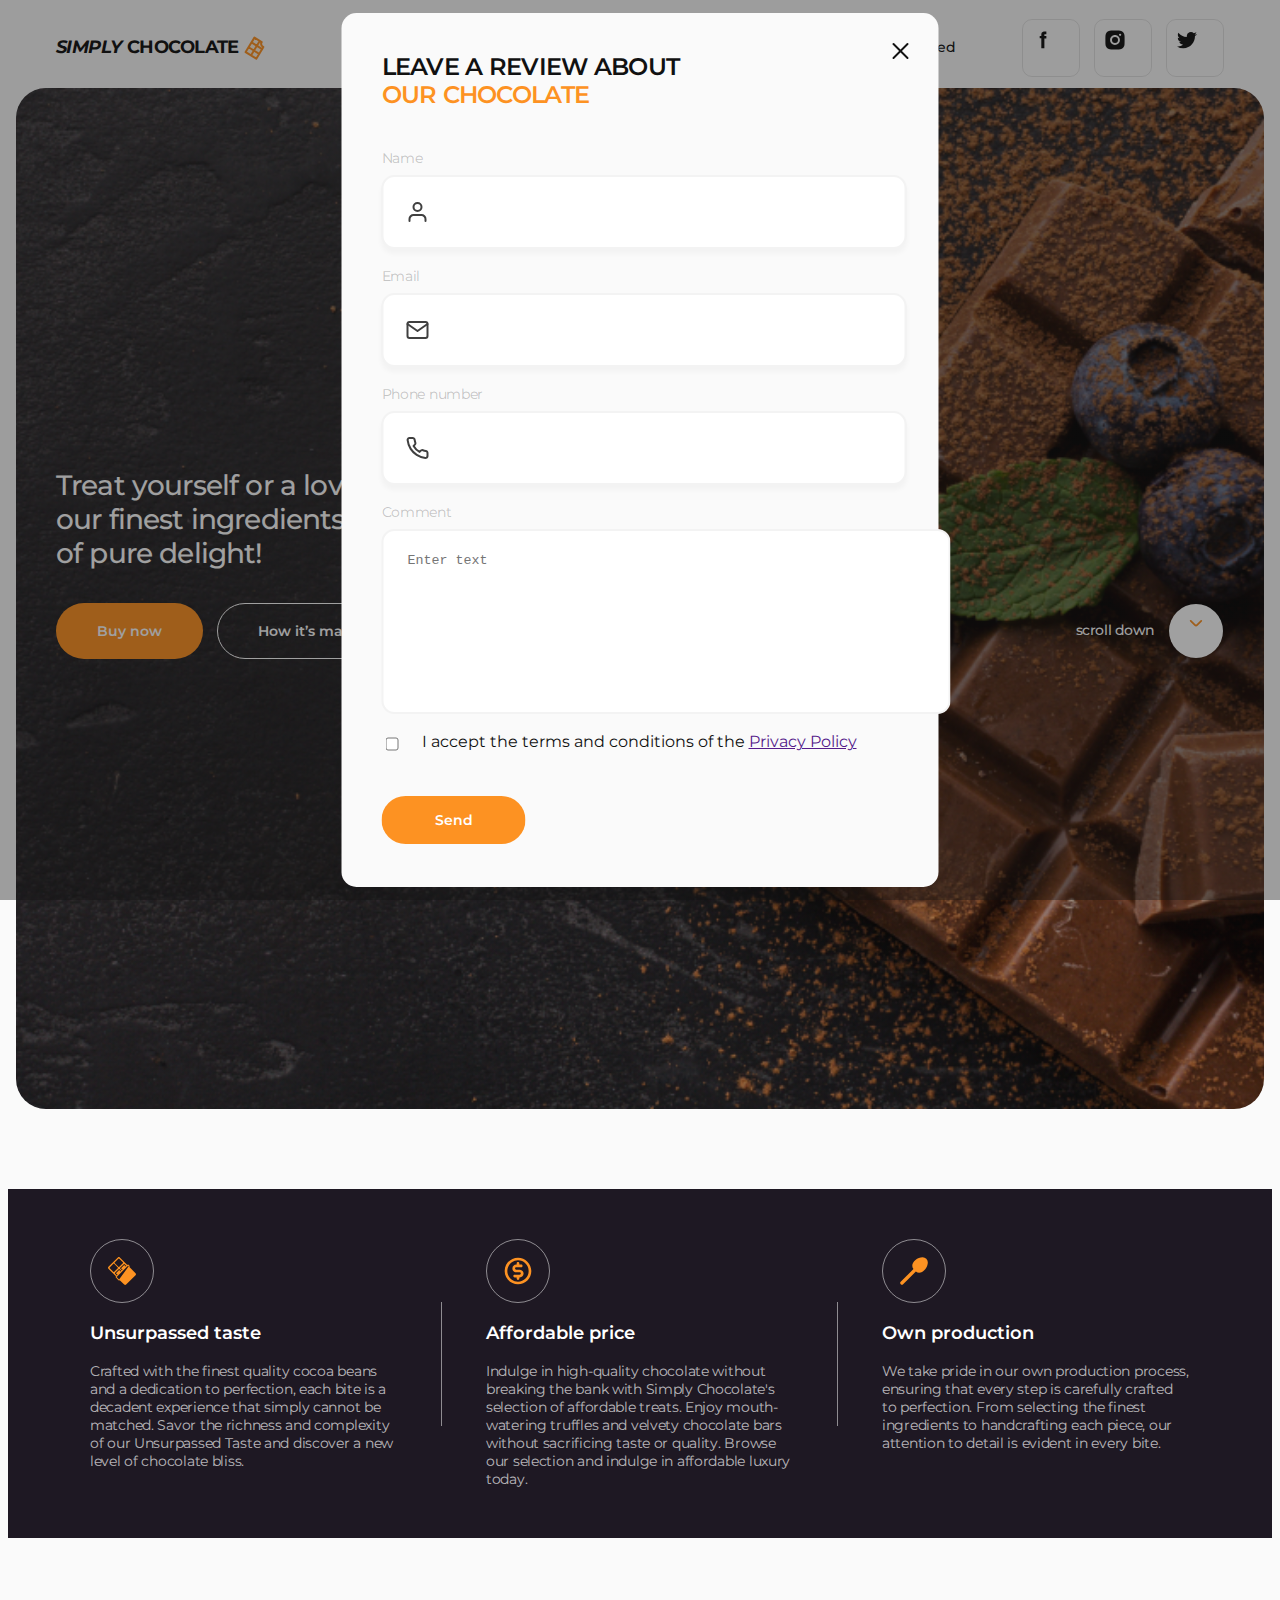
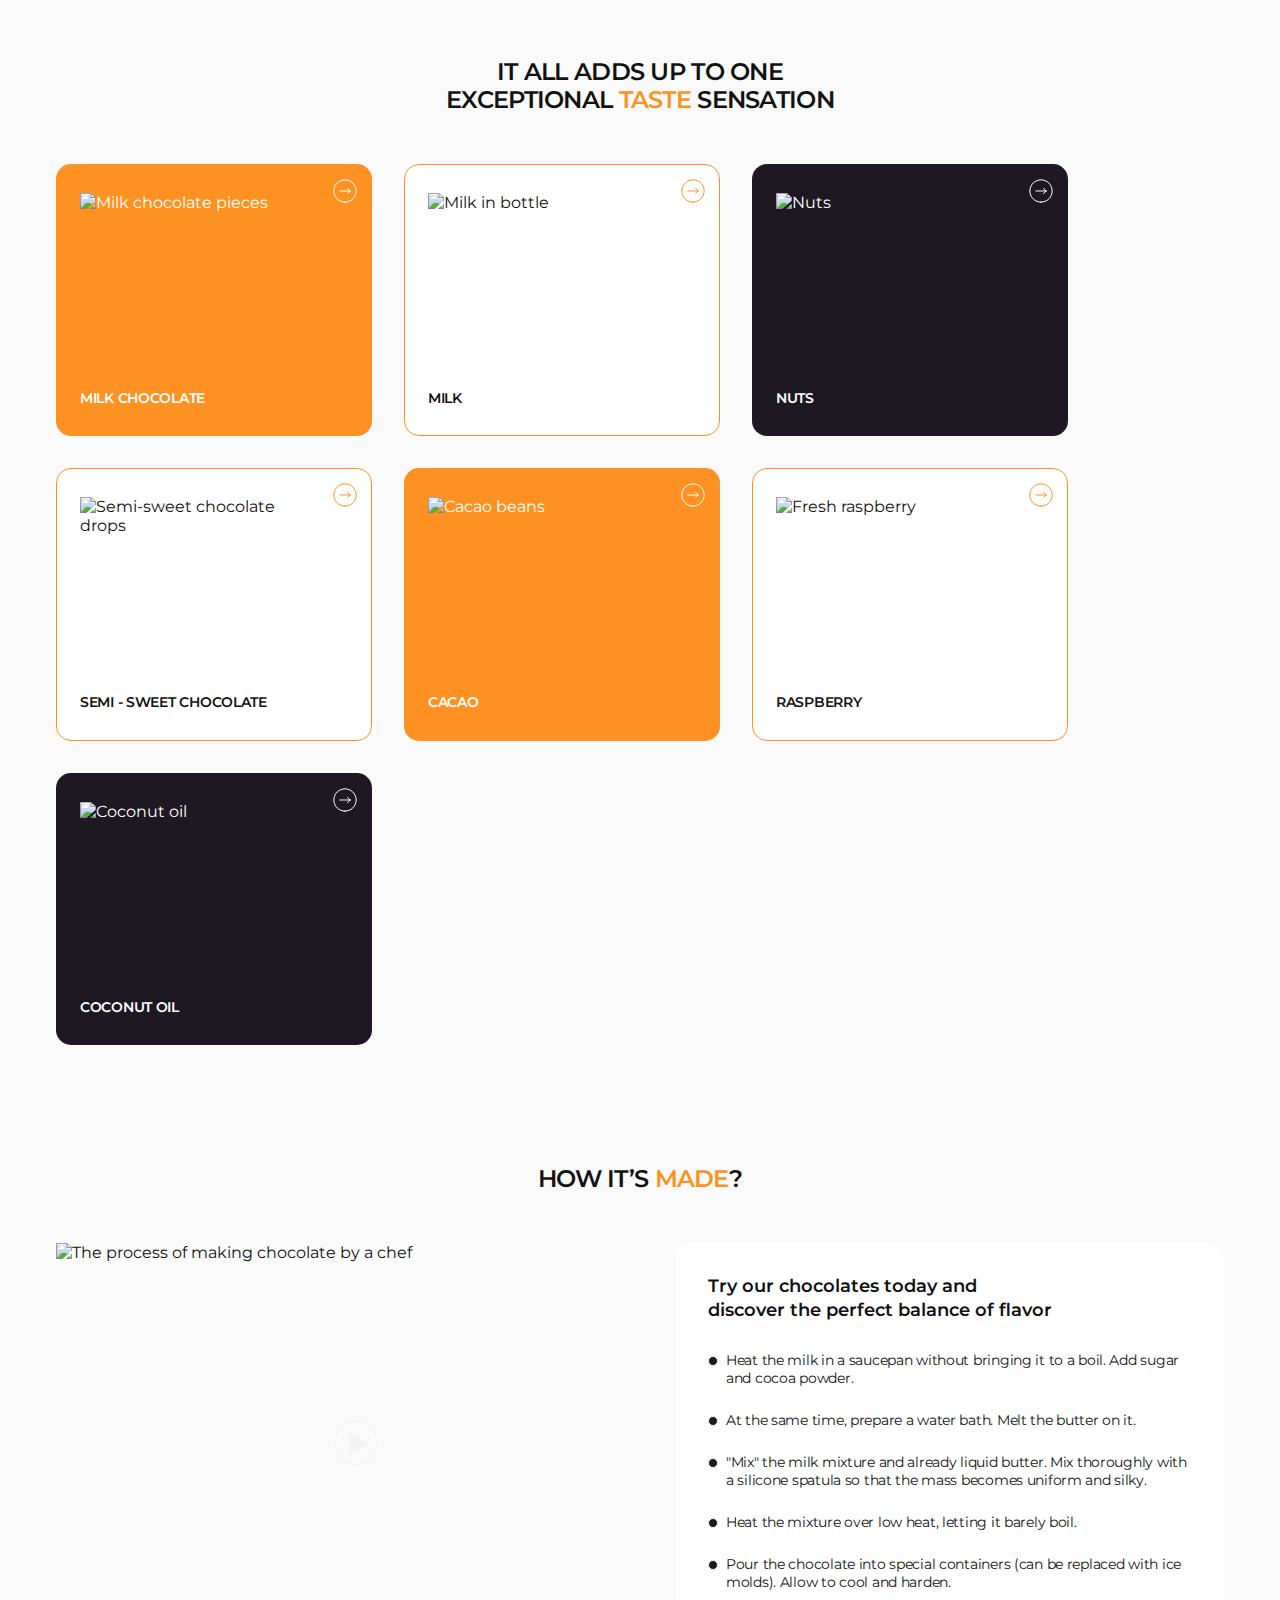
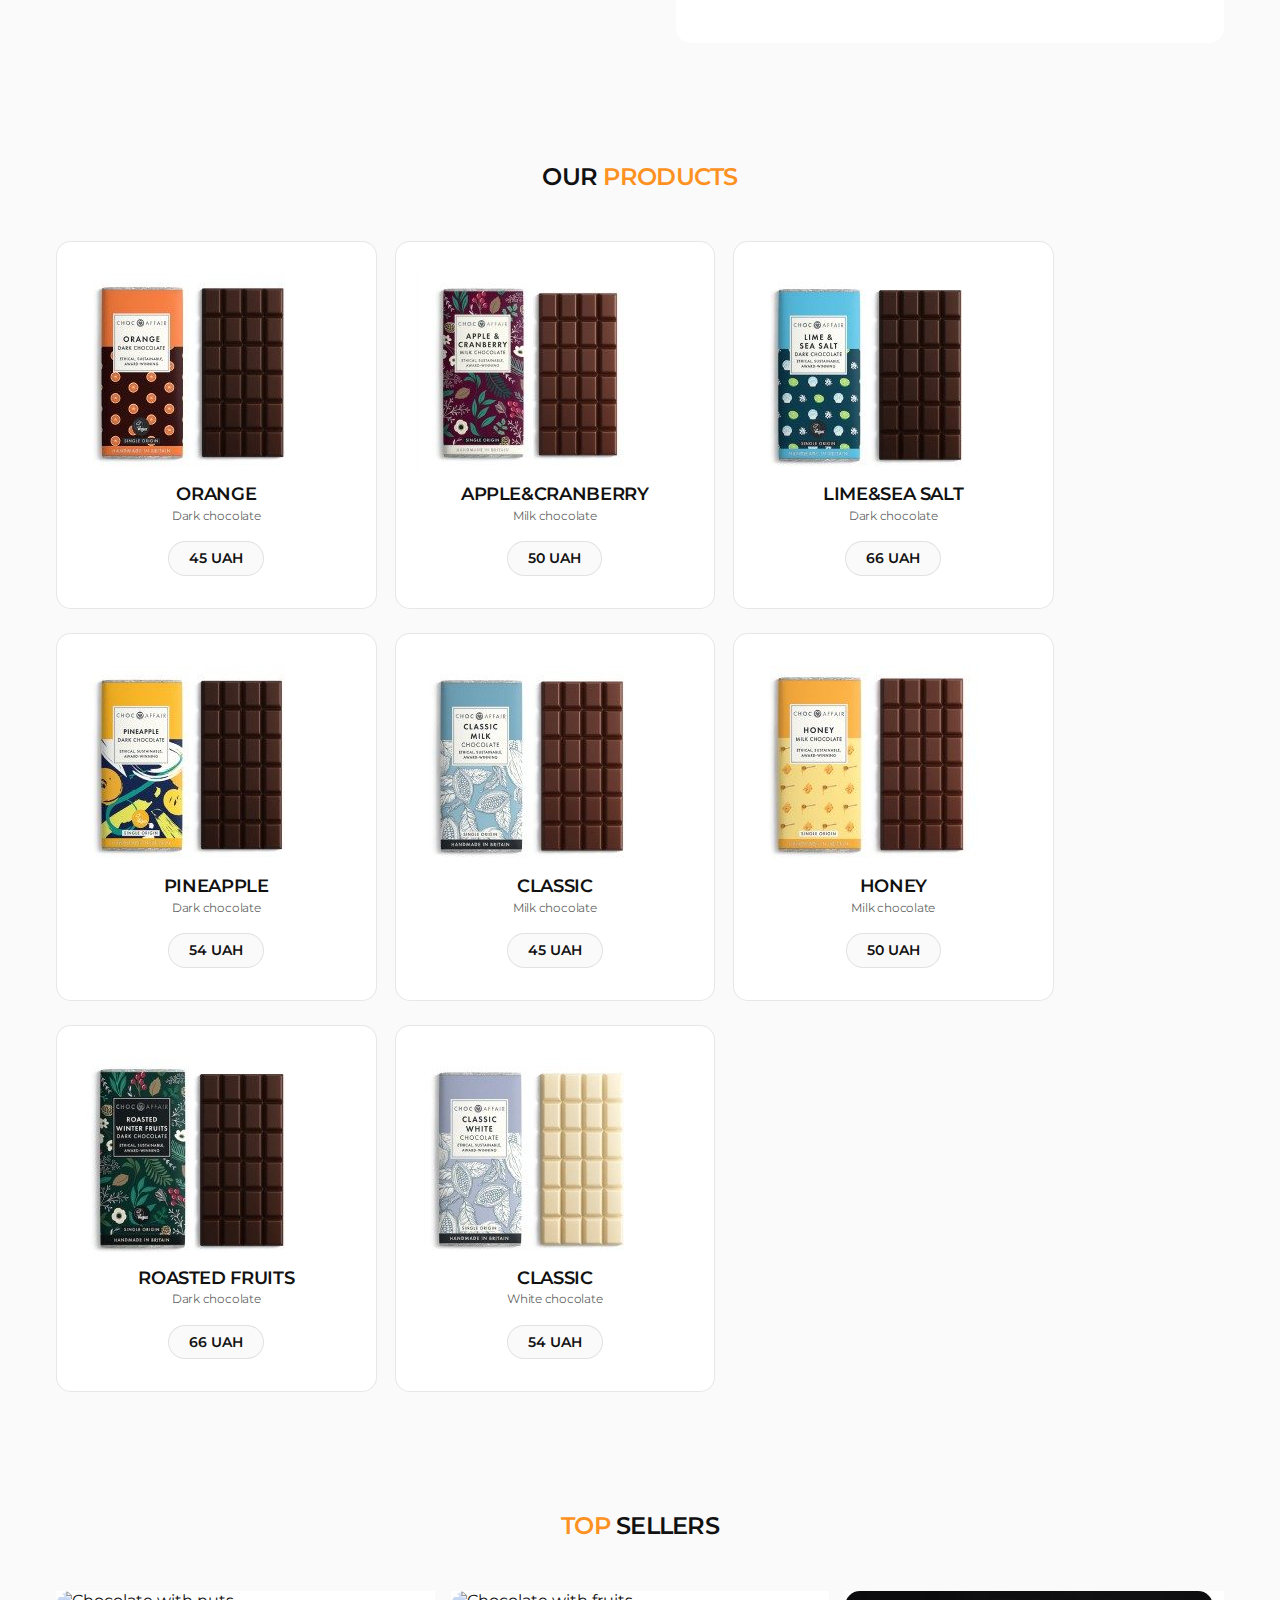
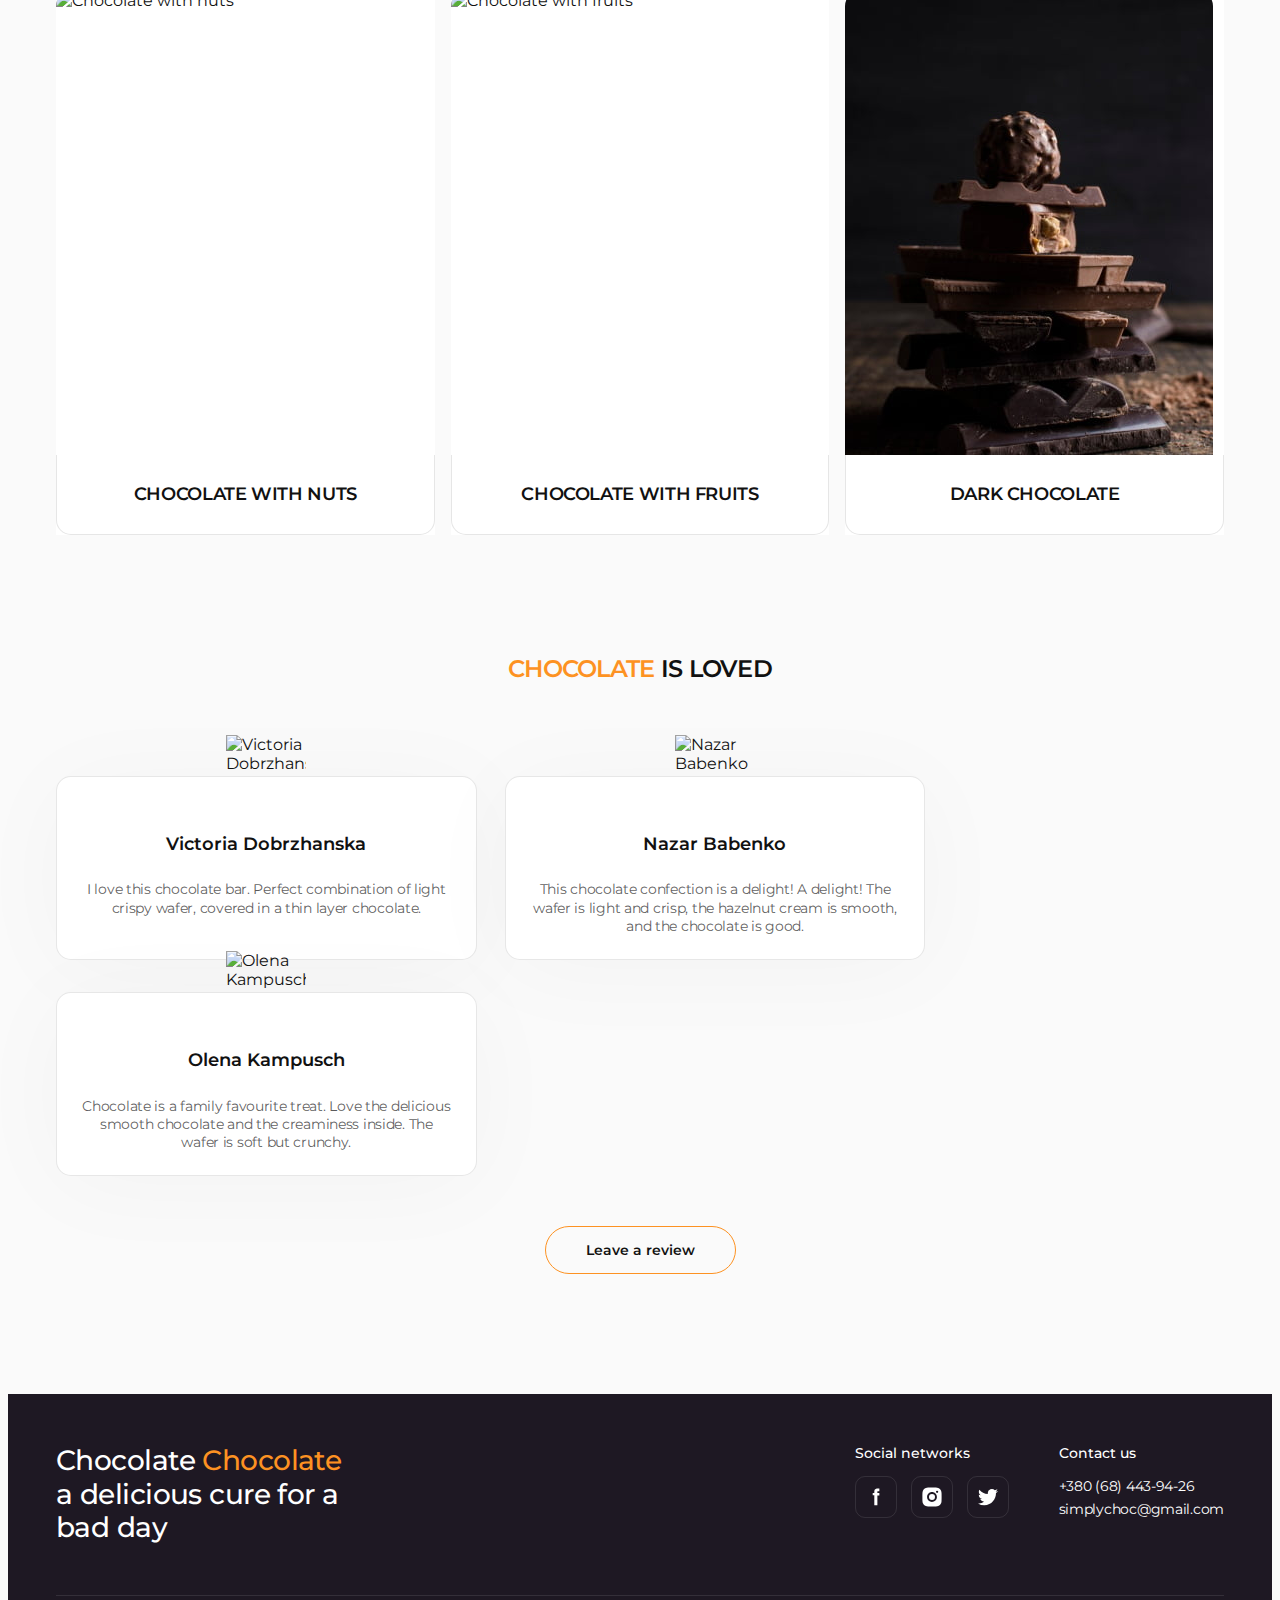
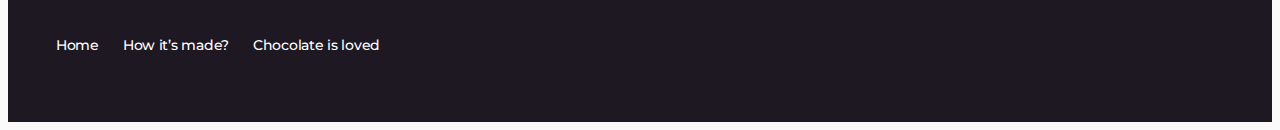
==== commit 72cae2bb: "add module 05" ====
--- a/index.html
+++ b/index.html
@@ -105,7 +105,9 @@
             <button class="btn hero-btn" type="button">
               scroll down
               <span class="hero-btn-icon">
-                <img src="./images/icons/arrow.svg" alt="Arrow down" width="22" height="22" />
+                <svg class="hero-btn-icon-arrow" width="22" height="22">
+                  <use href="./images/sprite.svg#arrow"></use>
+                </svg>
               </span>
             </button>
           </div>
@@ -117,6 +119,11 @@
           <h2 class="section-title visually-hidden">Benefits of our chocolate</h2>
           <ul class="benefits-list list">
             <li class="benefits-item">
+              <div class="benefits-thumb">
+                <svg class="benefits-icon" width="32" height="32">
+                  <use href="./images/sprite.svg#chocolate"></use>
+                </svg>
+              </div>
               <h3 class="benefits-subtitle">Unsurpassed taste</h3>
               <p class="benefits-text">
                 Crafted with the finest quality cocoa beans and a dedication to perfection, each
@@ -125,6 +132,11 @@
               </p>
             </li>
             <li class="benefits-item">
+              <div class="benefits-thumb">
+                <svg class="benefits-icon" width="32" height="32">
+                  <use href="./images/sprite.svg#coin"></use>
+                </svg>
+              </div>
               <h3 class="benefits-subtitle">Affordable price</h3>
               <p class="benefits-text">
                 Indulge in high-quality chocolate without breaking the bank with Simply Chocolate's
@@ -134,6 +146,11 @@
               </p>
             </li>
             <li class="benefits-item">
+              <div class="benefits-thumb">
+                <svg class="benefits-icon" width="32" height="32">
+                  <use href="./images/sprite.svg#spoon"></use>
+                </svg>
+              </div>
               <h3 class="benefits-subtitle">Own production</h3>
               <p class="benefits-text">
                 We take pride in our own production process, ensuring that every step is carefully
@@ -153,6 +170,9 @@
           </h2>
           <ul class="ingridients-list list">
             <li class="ingridients-list-item">
+              <svg class="ingridients-list-icon" width="24" height="24">
+                <use href="./images/sprite.svg#arrow-right"></use>
+              </svg>
               <img
                 class="ingridients-list-img"
                 src="./images/ingridients/img-1.png"
@@ -163,6 +183,9 @@
               <h3 class="ingridients-list-caption">MILK CHOCOLATE</h3>
             </li>
             <li class="ingridients-list-item">
+              <svg class="ingridients-list-icon" width="24" height="24">
+                <use href="./images/sprite.svg#arrow-right"></use>
+              </svg>
               <img
                 class="ingridients-list-img"
                 src="./images/ingridients/img-2.png"
@@ -173,6 +196,9 @@
               <h3 class="ingridients-list-caption">MILK</h3>
             </li>
             <li class="ingridients-list-item">
+              <svg class="ingridients-list-icon" width="24" height="24">
+                <use href="./images/sprite.svg#arrow-right"></use>
+              </svg>
               <img
                 class="ingridients-list-img"
                 src="./images/ingridients/img-3.png"
@@ -183,6 +209,9 @@
               <h3 class="ingridients-list-caption">NUTS</h3>
             </li>
             <li class="ingridients-list-item">
+              <svg class="ingridients-list-icon" width="24" height="24">
+                <use href="./images/sprite.svg#arrow-right"></use>
+              </svg>
               <img
                 class="ingridients-list-img"
                 src="./images/ingridients/img-4.png"
@@ -193,6 +222,9 @@
               <h3 class="ingridients-list-caption">SEMI - SWEET CHOCOLATE</h3>
             </li>
             <li class="ingridients-list-item">
+              <svg class="ingridients-list-icon" width="24" height="24">
+                <use href="./images/sprite.svg#arrow-right"></use>
+              </svg>
               <img
                 class="ingridients-list-img"
                 src="./images/ingridients/img-5.png"
@@ -203,6 +235,9 @@
               <h3 class="ingridients-list-caption">CACAO</h3>
             </li>
             <li class="ingridients-list-item">
+              <svg class="ingridients-list-icon" width="24" height="24">
+                <use href="./images/sprite.svg#arrow-right"></use>
+              </svg>
               <img
                 class="ingridients-list-img"
                 src="./images/ingridients/img-6.png"
@@ -213,6 +248,9 @@
               <h3 class="ingridients-list-caption">RASPBERRY</h3>
             </li>
             <li class="ingridients-list-item">
+              <svg class="ingridients-list-icon" width="24" height="24">
+                <use href="./images/sprite.svg#arrow-right"></use>
+              </svg>
               <img
                 class="ingridients-list-img"
                 src="./images/ingridients/img-7.png"
@@ -232,13 +270,20 @@
             How it’s <span class="section-title-accent">made</span>?
           </h2>
           <div class="made-wrapper">
-            <img
-              class="made-pic"
-              src="./images/made/img.jpg"
-              alt="The process of making chocolate by a chef"
-              width="600"
-              height="400"
-            />
+            <div class="made-thumb">
+              <img
+                class="made-pic"
+                src="./images/made/img.jpg"
+                alt="The process of making chocolate by a chef"
+                width="600"
+                height="400"
+              />
+              <button class="made-play-btn" type="button">
+                <svg class="made-play-icon" width="44" height="44">
+                  <use href="./images/sprite.svg#play"></use>
+                </svg>
+              </button>
+            </div>
             <div class="made-right-side">
               <h3 class="made-subtitle">
                 Try our chocolates today and discover the perfect balance of flavor
@@ -389,6 +434,13 @@
                   width="368"
                   height="464"
                 />
+                <div class="overlay">
+                  <p class="overlay-text">
+                    Chocolate with fruit is an unbeatable combination of two of the tastiest things
+                    in the world. This dessert combines delicate and aromatic chocolate with fresh
+                    and juicy fruits, creating a true poetry of taste.
+                  </p>
+                </div>
               </div>
               <div class="bestsellers-wrapper">
                 <h3 class="bestsellers-list-caption">CHOCOLATE WITH NUTS</h3>
@@ -475,7 +527,82 @@
               </p>
             </li>
           </ul>
-          <button class="reviews-btn btn btn-dark" type="button">Leave a review</button>
+          <button class="reviews-btn btn btn-dark" type="button" data-modal-open>
+            Leave a review
+          </button>
+
+          <div class="backdrop" data-modal>
+            <div class="modal">
+              <button class="modal-btn" type="button" data-modal-close>
+                <svg class="modal-btn-icon" width="28" height="28">
+                  <use href="./images/sprite.svg#icon-close"></use>
+                </svg>
+              </button>
+              <p class="modal-caption">
+                LEAVE A REVIEW ABOUT <span class="modal-caption-accent">OUR CHOCOLATE</span>
+              </p>
+              <!-- <strong class="modal-caption">
+                LEAVE A REVIEW ABOUT <span class="modal-caption-accent">OUR CHOCOLATE</span>
+              </strong> -->
+
+              <form class="modal-form" name="reviews-form">
+                <label class="modal-form-label" for="user-name">Name</label>
+                <div class="modal-form-field">
+                  <input class="modal-form-input" type="text" name="user-name" id="user-name" />
+                  <svg class="modal-form-icon" width="24" height="24">
+                    <use href="./images/sprite.svg#icon-user"></use>
+                  </svg>
+                </div>
+
+                <label class="modal-form-label" for="user-email">Email</label>
+                <div class="modal-form-field">
+                  <input class="modal-form-input" type="email" name="user-email" id="user-email" />
+                  <svg class="modal-form-icon" width="24" height="24">
+                    <use href="./images/sprite.svg#icon-email"></use>
+                  </svg>
+                </div>
+
+                <label class="modal-form-label" for="user-phone">Phone number</label>
+                <div class="modal-form-field">
+                  <input class="modal-form-input" type="tel" name="user-phone" id="user-phone" />
+                  <svg class="modal-form-icon" width="24" height="24">
+                    <use href="./images/sprite.svg#icon-phone"></use>
+                  </svg>
+                </div>
+
+                <label class="modal-form-label" for="user-comment">Comment</label>
+                <textarea
+                  class="modal-form-comment"
+                  name="user-comment"
+                  id="user-comment"
+                  rows="4"
+                  placeholder="Enter text"
+                ></textarea>
+
+                <label class="modal-form-agreement">
+                  <input type="checkbox" name="user-agreement" />
+                  <span class="modal-form-checkbox">
+                    <svg class="modal-form-checkbox-icon" width="20" height="20">
+                      <use href=""></use>
+                    </svg>
+                  </span>
+                  <span class="modal-form-agreement-desc">
+                    I accept the terms and conditions of the
+                    <a
+                      class="modal-form-agreement-link"
+                      href=""
+                      target="_blank"
+                      rel="noopener noreferrer"
+                    >
+                      Privacy Policy
+                    </a>
+                  </span>
+                </label>
+
+                <button class="btn btn-accent" type="submin">Send</button>
+              </form>
+            </div>
+          </div>
         </div>
       </section>
     </main>
@@ -499,13 +626,9 @@
                     rel="noopener noreferrer"
                     aria-label="Instagram icon"
                   >
-                    <img
-                      class="socials-icon"
-                      src="./images/icons/icon-instagram.svg"
-                      alt="Instagram icon"
-                      width="24"
-                      height="24"
-                    />
+                    <svg class="socials-icon" width="24" height="24">
+                      <use href="./images/sprite.svg#facebook"></use>
+                    </svg>
                   </a>
                 </li>
                 <li class="socials-item">
@@ -516,13 +639,9 @@
                     rel="noopener noreferrer"
                     aria-label="Facebook icon"
                   >
-                    <img
-                      class="socials-icon"
-                      src="./images/icons/icon-facebook.svg"
-                      alt="Facebook icon"
-                      width="24"
-                      height="24"
-                    />
+                    <svg class="socials-icon" width="24" height="24">
+                      <use href="./images/sprite.svg#instagram"></use>
+                    </svg>
                   </a>
                 </li>
                 <li class="socials-item">
@@ -533,13 +652,9 @@
                     rel="noopener noreferrer"
                     aria-label="Twitter icon"
                   >
-                    <img
-                      class="socials-icon"
-                      src="./images/icons/icon-twitter.svg"
-                      alt="Twitter icon"
-                      width="24"
-                      height="24"
-                    />
+                    <svg class="socials-icon" width="24" height="24">
+                      <use href="./images/sprite.svg#twitter"></use>
+                    </svg>
                   </a>
                 </li>
               </ul>
@@ -574,5 +689,8 @@
         </div>
       </div>
     </footer>
+
+    <script src="./js/modal.js" type="module"></script>
+    <!-- <script src="./js/form.js" type="module"></script> -->
   </body>
 </html>
--- a/css/styles.css
+++ b/css/styles.css
@@ -1,4 +1,5 @@
 :root {
+  scroll-behavior: smooth;
   /* Fonts */
   --main-font: Montserrat, sans-serif;
   /* Colors */
@@ -10,8 +11,10 @@
   --accent-cl: #fd9222;
   --light-cl: #ffffff;
   --light-cl-10: rgba(255, 255, 255, 0.1);
+  --light-cl-50: rgba(255, 255, 255, 0.5);
   --light-cl-70: rgba(255, 255, 255, 0.7);
   --dark-cl: #1e1823;
+  --dark-gray-cl: #1e1823;
 
   --main-bg-cl: #fafafa;
   --beige-cl: #fcf1e0;
@@ -21,6 +24,8 @@
   --indent-col: 32px;
   --indent-row: 32px;
   --items: 4;
+
+  --trns-fast: 300ms ease;
 }
 
 /**
@@ -32,9 +37,6 @@
   font-family: var(--main-font);
   color: var(--main-cl);
   background-color: var(--main-bg-cl);
-
-  /* Pattern image */
-  /* background-image: url('data:image/svg+xml,%3Csvg width="52" height="26" viewBox="0 0 52 26" xmlns="http://www.w3.org/2000/svg"%3E%3Cg fill="none" fill-rule="evenodd"%3E%3Cg fill="%239C92AC" fill-opacity="0.4"%3E%3Cpath d="M10 10c0-2.21-1.79-4-4-4-3.314 0-6-2.686-6-6h2c0 2.21 1.79 4 4 4 3.314 0 6 2.686 6 6 0 2.21 1.79 4 4 4 3.314 0 6 2.686 6 6 0 2.21 1.79 4 4 4v2c-3.314 0-6-2.686-6-6 0-2.21-1.79-4-4-4-3.314 0-6-2.686-6-6zm25.464-1.95l8.486 8.486-1.414 1.414-8.486-8.486 1.414-1.414z" /%3E%3C/g%3E%3C/g%3E%3C/svg%3E'); */
 }
 
 /* reset styles start */
@@ -78,6 +80,9 @@
   border: 1px solid transparent;
   border-radius: 100px;
   cursor: pointer;
+
+  transition: color var(--trns-fast), background-color var(--trns-fast),
+    border-color var(--trns-fast);
 }
 /* reset styles end */
 .visually-hidden {
@@ -97,10 +102,20 @@
   color: var(--light-cl);
   background-color: var(--accent-cl);
 }
+.btn-accent:hover,
+.btn-accent:focus {
+  color: var(--accent-cl);
+  background-color: var(--beige-cl);
+}
 .btn-primary {
   color: var(--light-cl);
   background-color: transparent;
   border-color: var(--light-cl);
+}
+.btn-primary:hover,
+.btn-primary:focus {
+  color: var(--accent-cl);
+  border-color: var(--accent-cl);
 }
 .btn-secondary {
   font-size: 18px;
@@ -110,6 +125,11 @@
   color: var(--main-cl);
   background-color: transparent;
   border-color: var(--accent-cl);
+}
+.btn-dark:hover,
+.btn-dark:focus {
+  color: var(--light-cl);
+  background-color: var(--accent-cl);
 }
 .section {
   padding: 60px 0;
@@ -196,6 +216,13 @@
   font-weight: 500;
   line-height: 1.14;
   letter-spacing: -0.02em;
+
+  transition: color 300ms ease;
+
+  /* transition-property: color;
+  transition-duration: 300ms;
+  transition-timing-function: ease-in;
+  transition-delay: 0s; */
 }
 .header-nav-link:hover,
 .header-nav-link:focus {
@@ -215,12 +242,13 @@
 
   border-radius: 10px;
   border: 1px solid var(--main-cl-10);
-  color: #111111;
+
+  transition: color 300ms ease, border-color 300ms ease;
 }
 .header-socials-link:hover,
 .header-socials-link:focus {
-  color: #fd9222;
-  border-color: #fd9222;
+  color: var(--accent-cl);
+  border-color: var(--accent-cl);
 }
 
 .header-socials-icon {
@@ -273,6 +301,12 @@
   line-height: 1.28;
   letter-spacing: -0.03em;
   background-color: transparent;
+
+  transition: color var(--trns-fast);
+}
+.hero-btn:hover,
+.hero-btn:focus {
+  color: var(--accent-cl);
 }
 .hero-btn-icon {
   display: inline-block;
@@ -280,8 +314,19 @@
   height: 38px;
   padding: 8px;
 
+  color: var(--accent-cl);
   background-color: var(--light-cl);
   border-radius: 50%;
+
+  transition: color var(--trns-fast), background-color var(--trns-fast);
+}
+.hero-btn:hover .hero-btn-icon,
+.hero-btn:focus .hero-btn-icon {
+  color: var(--light-cl);
+  background-color: var(--accent-cl);
+}
+.hero-btn-icon-arrow {
+  fill: currentColor;
 }
 /**
   |============================
@@ -300,7 +345,35 @@
   gap: 88px;
 }
 .benefits-item {
+  position: relative;
   width: 308px;
+}
+.benefits-item:not(:last-child)::before {
+  content: '';
+  position: absolute;
+  top: 63px;
+  right: -44px;
+
+  display: block;
+  width: 1px;
+  height: 124px;
+  background-color: var(--light-cl-50);
+}
+.benefits-thumb {
+  display: flex;
+  align-items: center;
+  justify-content: center;
+
+  width: 62px;
+  height: 62px;
+  margin-bottom: 19px;
+
+  border-radius: 50%;
+  border: 1px solid var(--light-cl-50);
+}
+.benefits-icon {
+  /* width: 32px;
+  height: 32px; */
 }
 .benefits-subtitle {
   margin-bottom: 18px;
@@ -331,6 +404,7 @@
   gap: 32px;
 }
 .ingridients-list-item {
+  position: relative;
   flex-basis: calc((100% - 32px * 3) / 4);
 
   padding: 28px 23px;
@@ -343,12 +417,23 @@
   color: var(--light-cl);
 }
 .ingridients-list-item:nth-child(4n + 3) {
-  background-color: #1e1823;
+  background-color: var(--dark-cl);
   color: var(--light-cl);
 }
 .ingridients-list-item:nth-child(2n) {
   border-color: var(--accent-cl);
 }
+.ingridients-list-icon {
+  position: absolute;
+  top: 14px;
+  right: 14px;
+
+  fill: none;
+  stroke: var(--light-cl);
+}
+.ingridients-list-item:nth-child(2n) .ingridients-list-icon {
+  stroke: var(--accent-cl);
+}
 .ingridients-list-img {
 }
 .ingridients-list-caption {
@@ -374,12 +459,31 @@
   display: flex;
   gap: 20px;
 }
+.made-thumb {
+  position: relative;
+  flex-shrink: 0;
+}
 .made-pic {
+}
+.made-play-btn {
+  position: absolute;
+  top: calc(50% - 22px);
+  left: calc(50% - 22px);
+
+  display: flex;
+  align-items: center;
+  justify-content: center;
+  padding: 0;
+  border: none;
+  background-color: transparent;
+  cursor: pointer;
+}
+.made-play-icon {
 }
 .made-right-side {
   padding: 32px;
   border-radius: 15px;
-  background: #fff;
+  background-color: var(--light-cl);
 }
 .made-subtitle {
   width: 350px;
@@ -388,12 +492,9 @@
   font-size: 18px;
   line-height: 1.33;
 }
-/* .made-list {
-  display: flex;
-  flex-direction: column;
-  gap: 24px;
-} */
 .made-list-item {
+  display: flex;
+  gap: 8px;
   font-size: 14px;
   line-height: 1.29;
   letter-spacing: -0.02em;
@@ -401,7 +502,17 @@
 .made-list-item:not(:last-child) {
   margin-bottom: 24px;
 }
-
+.made-list-item::before {
+  content: '';
+  flex-shrink: 0;
+  width: 8px;
+  height: 8px;
+  margin-top: 5px;
+
+  background-color: var(--dark-gray-cl);
+  border: 1px solid #eceded;
+  border-radius: 50%;
+}
 /**
   |============================
   | Products styles
@@ -420,7 +531,7 @@
   padding: 32px 20px;
   text-align: center;
   border-radius: 15px;
-  border: 1px solid rgba(17, 17, 17, 0.1);
+  border: 1px solid var(--main-cl-10);
   background-color: var(--light-cl);
 }
 .products-list-ill {
@@ -450,9 +561,9 @@
   font-size: 14px;
   line-height: 1.21;
 
-  background-color: var(--main-cl-10);
+  background-color: var(--main-bg-cl);
   border-radius: 100px;
-  border: 1px solid rgba(17, 17, 17, 0.1);
+  border: 1px solid var(--main-cl-10);
 }
 
 /**
@@ -470,10 +581,9 @@
 }
 .bestsellers-list-item {
   background-color: var(--light-cl);
-  /* border-radius: 15px 15px 0 0;
-  overflow: hidden; */
 }
 .bestsellers-thumb {
+  position: relative;
   width: 368px;
   height: 464px;
   border-radius: 15px 15px 0 0;
@@ -486,10 +596,39 @@
   object-fit: cover;
   object-position: center;
 }
+
+.overlay {
+  position: absolute;
+  top: 0;
+  left: 0;
+  transform: translateY(100%);
+
+  display: flex;
+  align-items: center;
+
+  width: 100%;
+  height: 100%;
+  padding: 40px;
+
+  background-image: linear-gradient(161deg, rgba(253, 253, 255, 0.1) 70%, rgba(8, 2, 21, 0));
+  /* backdrop-filter: blur(8px); */
+
+  will-change: transform;
+  transition: transform 400ms linear;
+}
+.bestsellers-list-item:hover .overlay {
+  transform: translateY(0);
+}
+.overlay-text {
+  color: var(--main-bg-cl);
+  font-size: 14px;
+  line-height: 1.28;
+  letter-spacing: -0.28px;
+}
 .bestsellers-wrapper {
   padding: 28px;
   border-radius: 0px 0px 15px 15px;
-  border: 1px solid rgba(17, 17, 17, 0.1);
+  border: 1px solid var(--main-cl-10);
   border-top: none;
 
   background-color: var(--light-cl);
@@ -523,9 +662,9 @@
 .reviews-list-item {
   padding: 24px;
   border-radius: 15px;
-  border: 1px solid rgba(17, 17, 17, 0.1);
+  border: 1px solid var(--main-cl-10);
   background-color: var(--light-cl);
-  box-shadow: 0px 9px 100px 0px rgba(17, 17, 17, 0.03);
+  box-shadow: 0px 9px 100px rgba(17, 17, 17, 0.03);
 }
 .reviews-list-avatar {
   margin: 0 auto;
@@ -551,6 +690,136 @@
   display: block;
   margin: 0 auto;
 }
+/* Pop-up window */
+.backdrop {
+  position: fixed;
+  top: 0;
+  left: 0;
+
+  width: 100%;
+  height: 100%;
+
+  background-color: var(--main-cl-40);
+
+  opacity: 1;
+  visibility: visible;
+
+  transition: opacity 500ms ease-out, visibility 500ms ease-out;
+}
+
+.backdrop.is-hidden {
+  opacity: 0;
+  visibility: hidden;
+  pointer-events: none;
+  transition-delay: 500ms;
+}
+
+.modal {
+  position: absolute;
+  top: 50%;
+  left: 50%;
+  transform: translateX(-50%) translateY(-50%) scale(1);
+
+  width: 517px;
+  min-height: 794px;
+  padding: 40px;
+
+  border-radius: 15px;
+  background-color: var(--main-bg-cl);
+
+  transition: transform 500ms cubic-bezier(0.68, -0.55, 0.27, 1.55) 200ms,
+    opacity 500ms cubic-bezier(0.68, -0.55, 0.27, 1.55) 200ms;
+}
+.backdrop.is-hidden .modal {
+  transform: translateX(-50%) translateY(-50%) scale(0.2);
+  opacity: 0;
+  transition-delay: 0s;
+}
+.modal-btn {
+  position: absolute;
+  top: 24px;
+  right: 24px;
+
+  display: flex;
+  align-items: center;
+  justify-content: center;
+
+  padding: 0;
+  border: none;
+  background-color: transparent;
+  cursor: pointer;
+}
+.modal-btn-icon {
+}
+.modal-caption {
+  max-width: 298px;
+  margin-bottom: 40px;
+
+  font-size: 24px;
+  font-weight: 600;
+  line-height: 1.16;
+  letter-spacing: -0.03em;
+  text-transform: uppercase;
+}
+.modal-caption-accent {
+  color: var(--accent-cl);
+}
+/* Reviews form styles */
+.modal-form {
+}
+.modal-form-label {
+  display: block;
+  margin-bottom: 8px;
+
+  color: rgba(64, 64, 64, 0.3);
+  font-size: 14px;
+  letter-spacing: -0.02em;
+}
+.modal-form-field {
+  position: relative;
+
+  margin-bottom: 18px;
+}
+.modal-form-input {
+  width: 100%;
+  height: 68px;
+
+  border-radius: 13px;
+  border: 2px solid rgba(17, 17, 17, 0.05);
+  box-shadow: 0px 5px 5px 0px rgba(0, 0, 0, 0.03);
+}
+.modal-form-icon {
+  position: absolute;
+  top: 50%;
+  left: 24px;
+
+  transform: translateY(-50%);
+
+  stroke: #404040;
+}
+.modal-form-comment {
+  display: block;
+  width: 100%;
+  height: 137px;
+  padding: 22px 24px;
+  margin-bottom: 18px;
+
+  border-radius: 13px;
+  border: 2px solid rgba(17, 17, 17, 0.05);
+  resize: none;
+}
+.modal-form-agreement {
+  display: flex;
+  margin-bottom: 40px;
+}
+.modal-form-checkbox {
+}
+.modal-form-checkbox-icon {
+}
+.modal-form-agreement-desc {
+}
+.modal-form-agreement-link {
+}
 
 /**
   |============================
@@ -566,7 +835,7 @@
   justify-content: space-between;
 
   padding-bottom: 50px;
-  border-bottom: 1px solid rgba(255, 255, 255, 0.1);
+  border-bottom: 1px solid var(--light-cl-10);
 }
 .footer-slogan {
   width: 300px;
@@ -615,6 +884,8 @@
   line-height: 1.14;
   letter-spacing: -0.02em;
   color: var(--light-cl);
+
+  transition: color var(--trns-fast);
 }
 .footer-menu-link:hover,
 .footer-menu-link:focus {
@@ -634,10 +905,19 @@
   width: 40px;
   height: 40px;
 
+  color: var(--light-cl);
   border-radius: 10px;
-  border: 1px solid rgba(255, 255, 255, 0.1);
+  border: 1px solid var(--light-cl-10);
+
+  transition: color var(--trns-fast), border-color var(--trns-fast);
+}
+.socials-link:hover,
+.socials-link:focus {
+  color: var(--accent-cl);
+  border-color: var(--accent-cl);
 }
 .socials-icon {
+  fill: currentColor;
 }
 
 /* Contacts */
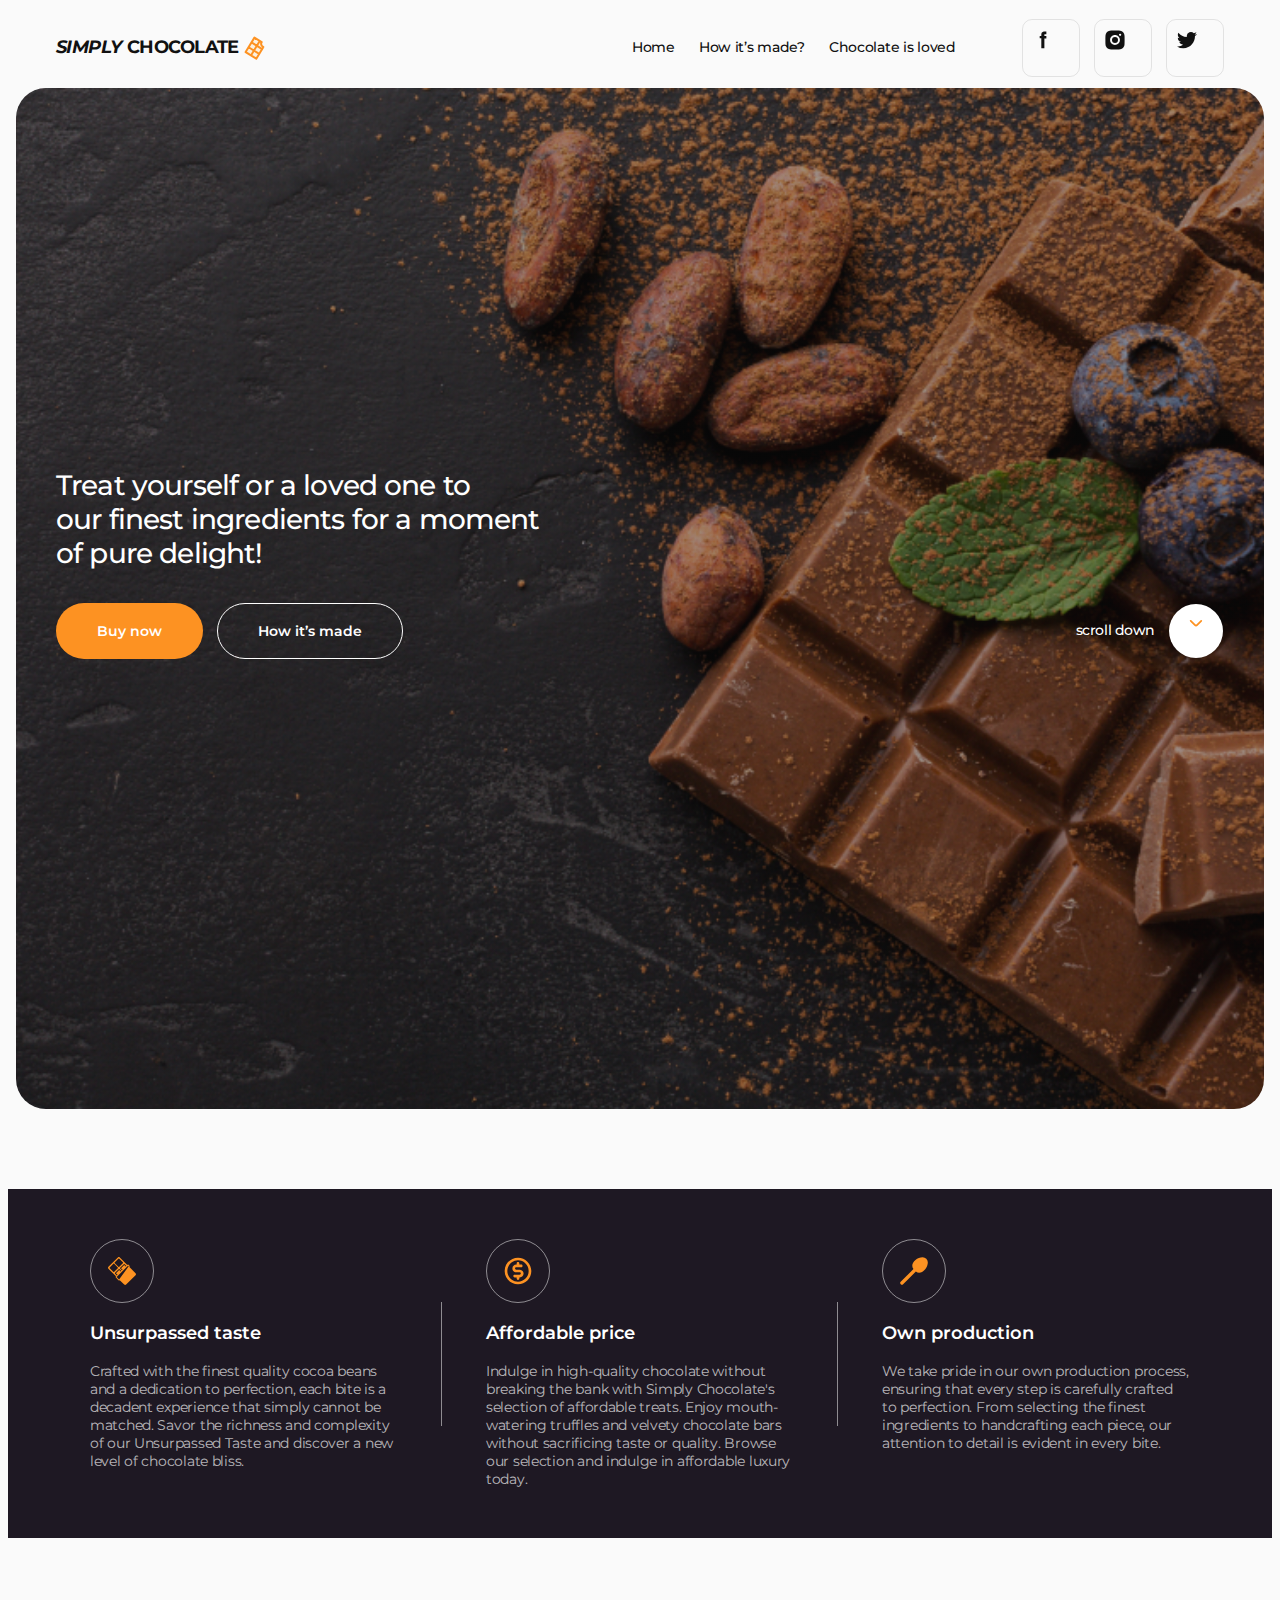
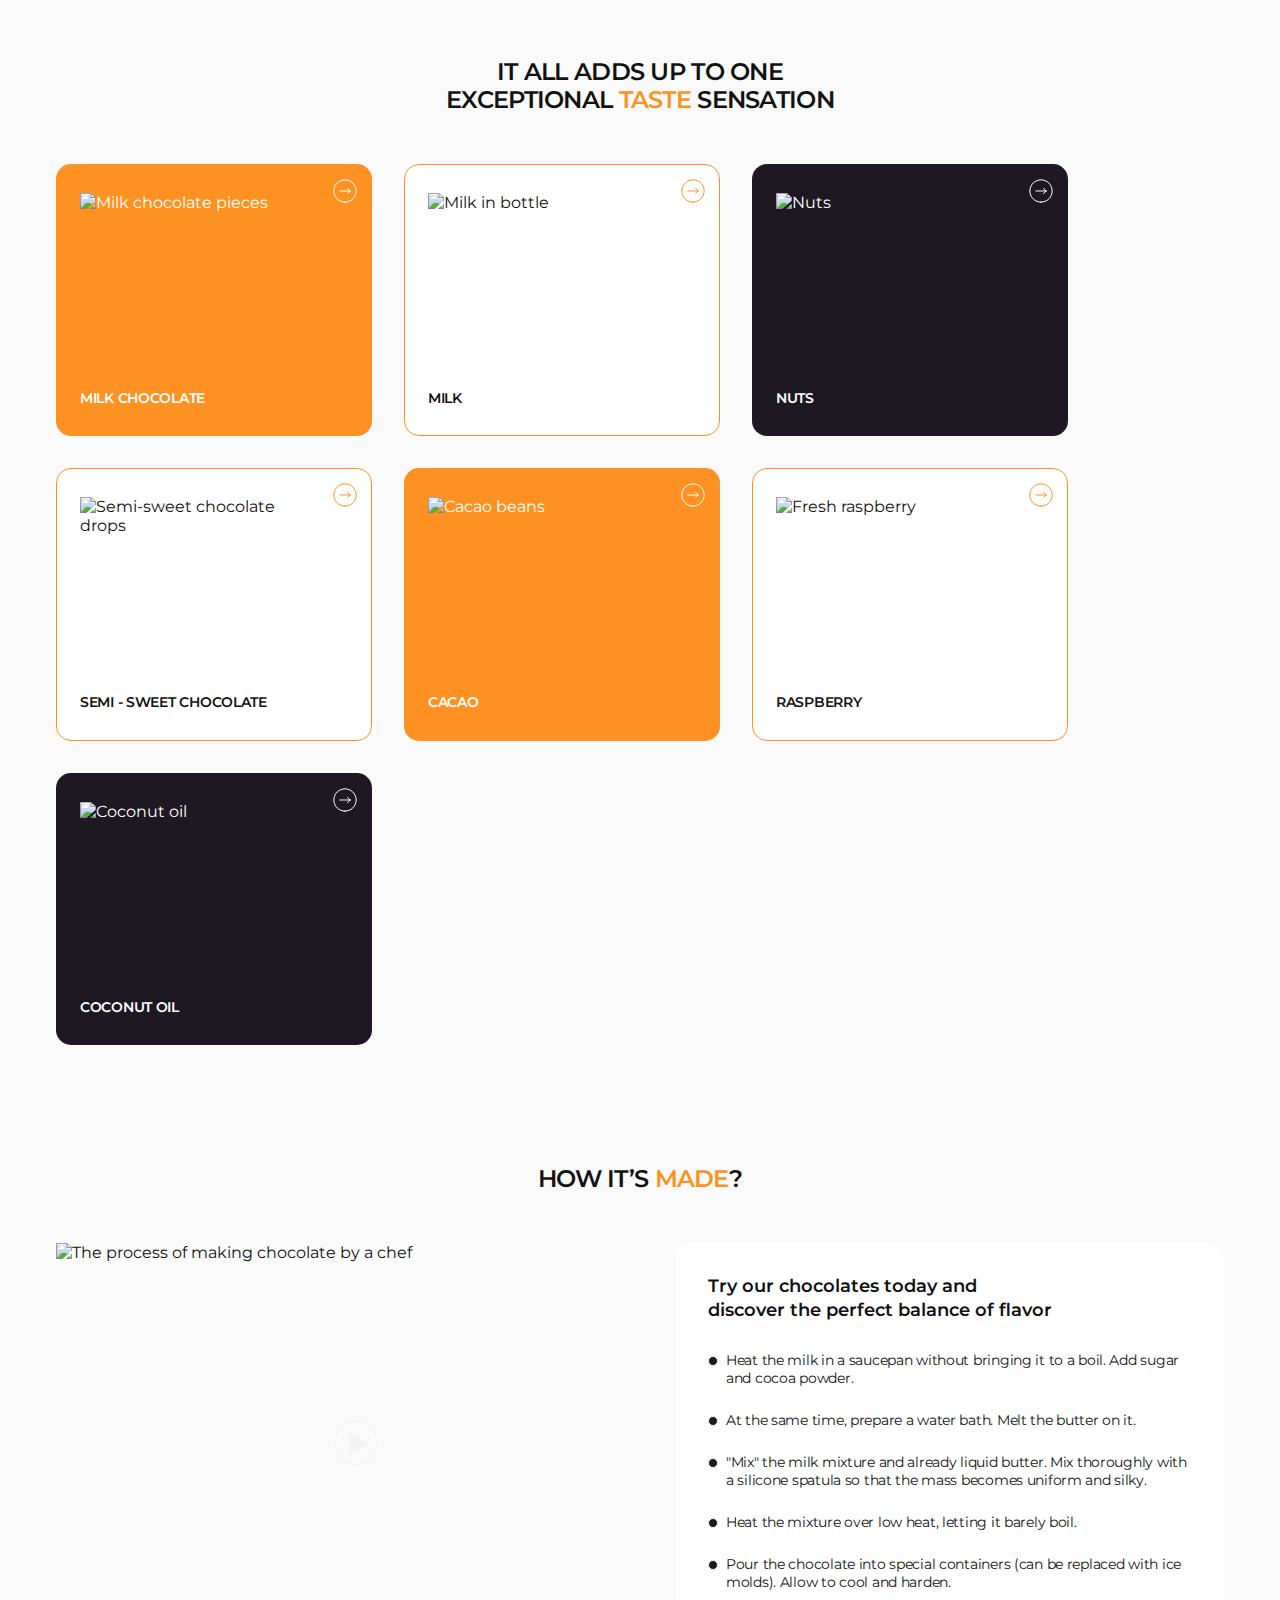
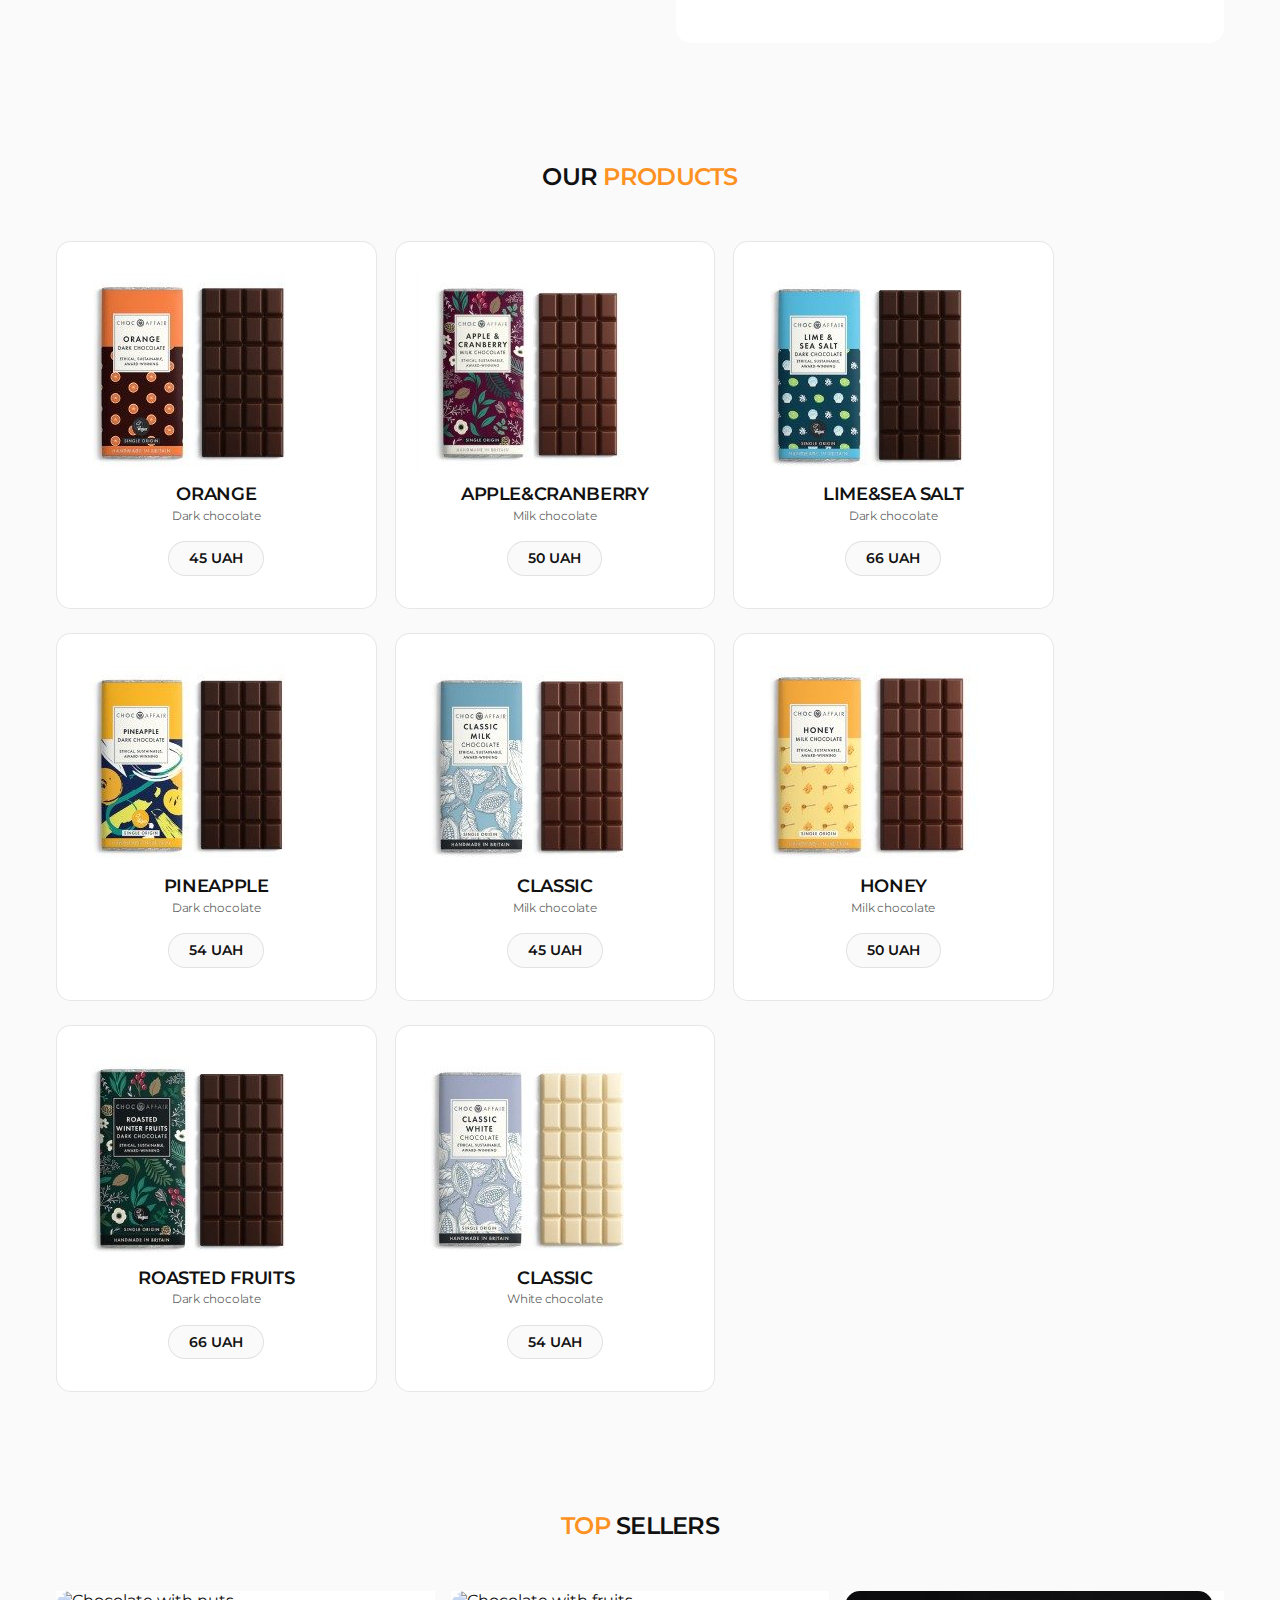
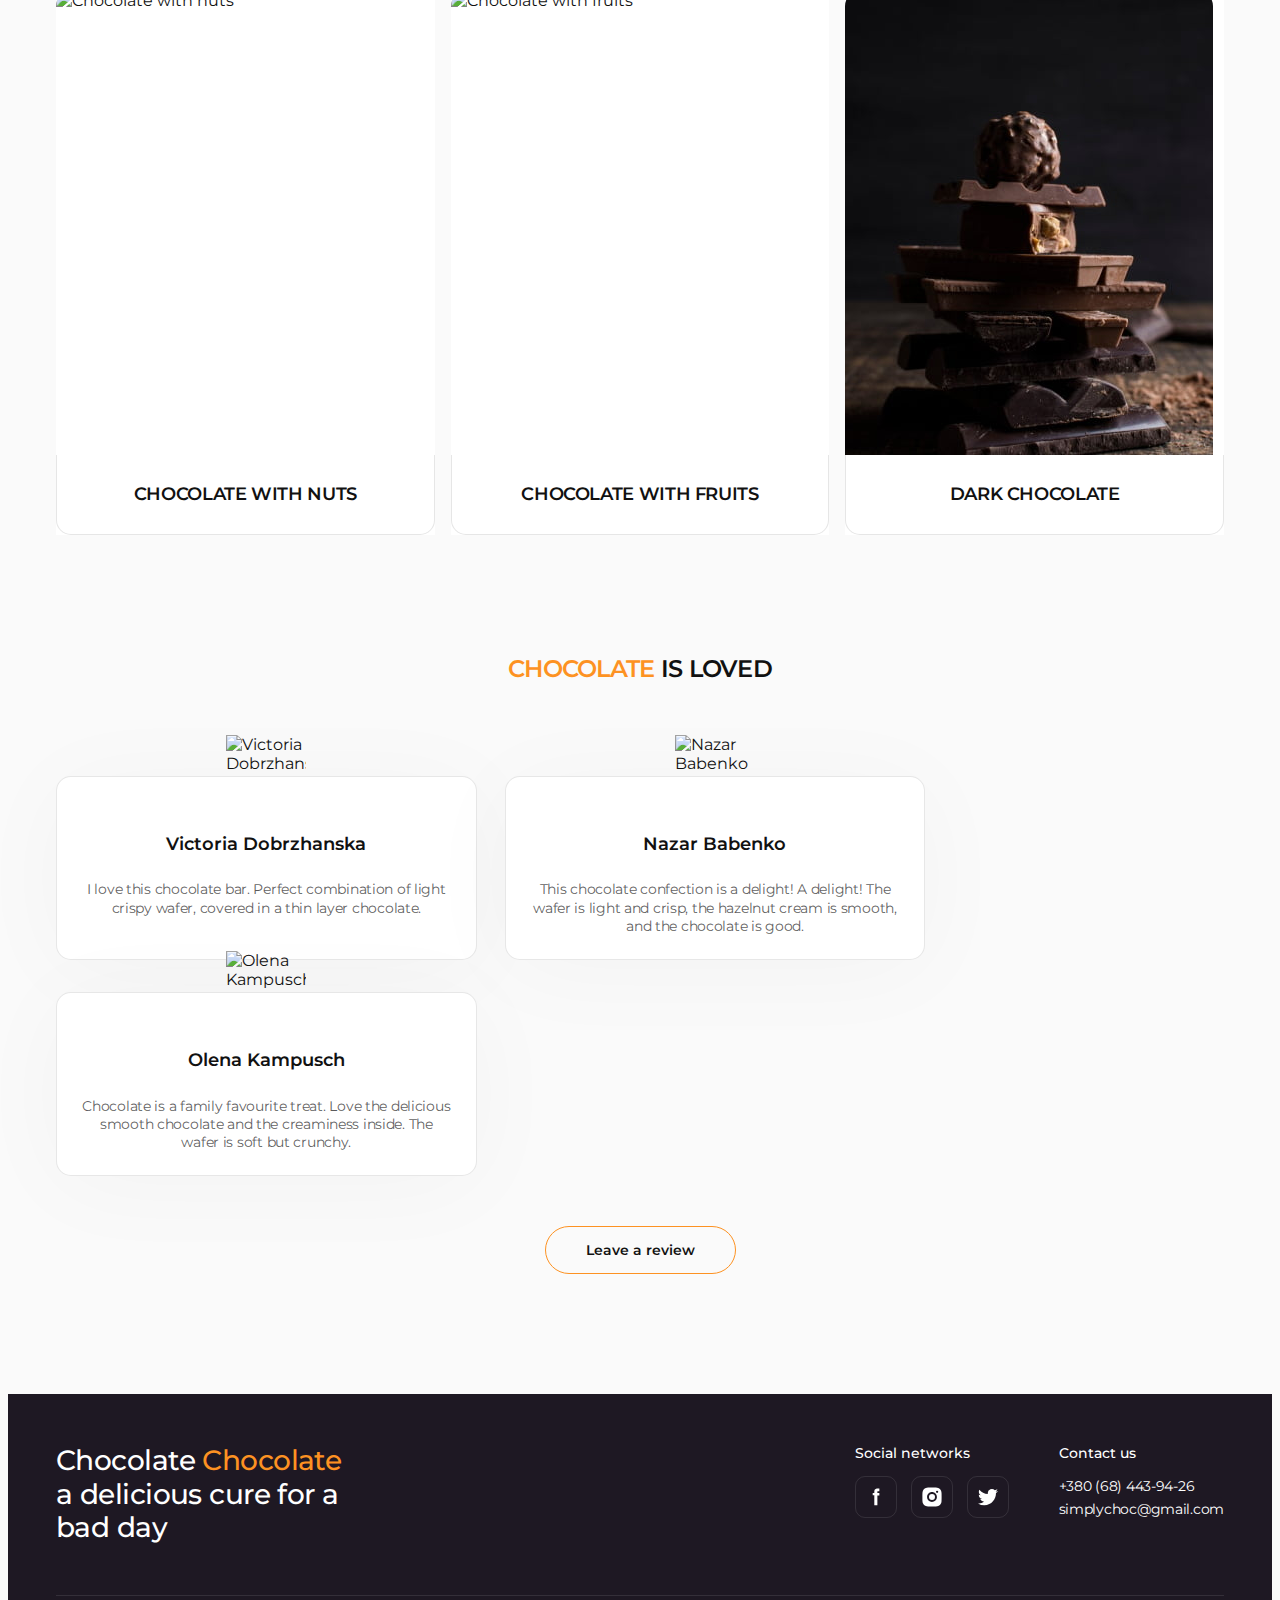
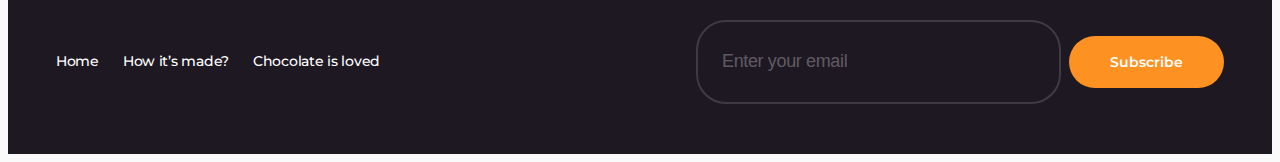
==== commit b7ee1bee: "finished module 05" ====
--- a/index.html
+++ b/index.html
@@ -455,6 +455,13 @@
                   width="368"
                   height="464"
                 />
+                <div class="overlay">
+                  <p class="overlay-text">
+                    Chocolate with fruit is an unbeatable combination of two of the tastiest things
+                    in the world. This dessert combines delicate and aromatic chocolate with fresh
+                    and juicy fruits, creating a true poetry of taste.
+                  </p>
+                </div>
               </div>
               <div class="bestsellers-wrapper">
                 <h3 class="bestsellers-list-caption">CHOCOLATE WITH FRUITS</h3></div
@@ -469,6 +476,13 @@
                   width="368"
                   height="464"
                 />
+                <div class="overlay">
+                  <p class="overlay-text">
+                    Chocolate with fruit is an unbeatable combination of two of the tastiest things
+                    in the world. This dessert combines delicate and aromatic chocolate with fresh
+                    and juicy fruits, creating a true poetry of taste.
+                  </p>
+                </div>
               </div>
               <div class="bestsellers-wrapper">
                 <h3 class="bestsellers-list-caption">DARK CHOCOLATE</h3>
@@ -531,7 +545,7 @@
             Leave a review
           </button>
 
-          <div class="backdrop" data-modal>
+          <div class="backdrop is-hidden" data-modal>
             <div class="modal">
               <button class="modal-btn" type="button" data-modal-close>
                 <svg class="modal-btn-icon" width="28" height="28">
@@ -541,22 +555,39 @@
               <p class="modal-caption">
                 LEAVE A REVIEW ABOUT <span class="modal-caption-accent">OUR CHOCOLATE</span>
               </p>
-              <!-- <strong class="modal-caption">
-                LEAVE A REVIEW ABOUT <span class="modal-caption-accent">OUR CHOCOLATE</span>
-              </strong> -->
 
               <form class="modal-form" name="reviews-form">
                 <label class="modal-form-label" for="user-name">Name</label>
                 <div class="modal-form-field">
-                  <input class="modal-form-input" type="text" name="user-name" id="user-name" />
+                  <input
+                    class="modal-form-input"
+                    type="text"
+                    name="user-name"
+                    id="user-name"
+                    required
+                    minlength="3"
+                    placeholder="Mark Jacobs"
+                  />
                   <svg class="modal-form-icon" width="24" height="24">
                     <use href="./images/sprite.svg#icon-user"></use>
                   </svg>
+                  <svg class="modal-form-validation" width="24" height="24">
+                    <use class="success" href="./images/sprite.svg#success"></use>
+                    <use class="error" href="./images/sprite.svg#error"></use>
+                  </svg>
+                  <span class="error-message">Username must contain at least 3 characters</span>
                 </div>
 
                 <label class="modal-form-label" for="user-email">Email</label>
                 <div class="modal-form-field">
-                  <input class="modal-form-input" type="email" name="user-email" id="user-email" />
+                  <input
+                    class="modal-form-input"
+                    type="email"
+                    name="user-email"
+                    id="user-email"
+                    required
+                    placeholder="example@mail.com"
+                  />
                   <svg class="modal-form-icon" width="24" height="24">
                     <use href="./images/sprite.svg#icon-email"></use>
                   </svg>
@@ -564,7 +595,15 @@
 
                 <label class="modal-form-label" for="user-phone">Phone number</label>
                 <div class="modal-form-field">
-                  <input class="modal-form-input" type="tel" name="user-phone" id="user-phone" />
+                  <input
+                    class="modal-form-input"
+                    type="tel"
+                    name="user-phone"
+                    id="user-phone"
+                    minlength="12"
+                    maxlength="12"
+                    placeholder="+39 (099) 123-45-67"
+                  />
                   <svg class="modal-form-icon" width="24" height="24">
                     <use href="./images/sprite.svg#icon-phone"></use>
                   </svg>
@@ -577,13 +616,16 @@
                   id="user-comment"
                   rows="4"
                   placeholder="Enter text"
+                  required
+                  minlength="7"
                 ></textarea>
 
                 <label class="modal-form-agreement">
-                  <input type="checkbox" name="user-agreement" />
+                  <input class="visually-hidden" type="checkbox" name="user-agreement" />
+
                   <span class="modal-form-checkbox">
-                    <svg class="modal-form-checkbox-icon" width="20" height="20">
-                      <use href=""></use>
+                    <svg class="modal-form-checkbox-icon" width="10" height="10">
+                      <use href="./images/sprite.svg#icon-check"></use>
                     </svg>
                   </span>
                   <span class="modal-form-agreement-desc">
@@ -686,11 +728,17 @@
               <a class="footer-menu-link link" href="#reviews">Chocolate is loved</a>
             </li>
           </ul>
+
+          <form class="footer-form" name="subscription-form">
+            <label class="footer-form-label">
+              <input class="footer-form-input" type="email" placeholder="Enter your email" />
+            </label>
+            <button class="footer-form-btn btn btn-accent" type="submit"> Subscribe </button>
+          </form>
         </div>
       </div>
     </footer>
 
     <script src="./js/modal.js" type="module"></script>
-    <!-- <script src="./js/form.js" type="module"></script> -->
   </body>
 </html>
--- a/css/styles.css
+++ b/css/styles.css
@@ -98,7 +98,6 @@
   margin: -1px;
 }
 .btn-accent {
-  margin-right: 14px;
   color: var(--light-cl);
   background-color: var(--accent-cl);
 }
@@ -287,6 +286,7 @@
 }
 .hero-wrapper {
   display: flex;
+  gap: 14px;
 }
 .hero-btn {
   display: inline-flex;
@@ -783,10 +783,33 @@
 .modal-form-input {
   width: 100%;
   height: 68px;
+  padding-left: 62px;
+  padding-right: 62px;
 
   border-radius: 13px;
+  outline: transparent;
   border: 2px solid rgba(17, 17, 17, 0.05);
   box-shadow: 0px 5px 5px 0px rgba(0, 0, 0, 0.03);
+
+  transition: border-color var(--trns-fast);
+}
+.modal-form-input:focus {
+  border-color: var(--accent-cl);
+}
+/* Validation */
+.modal-form-input:not(:placeholder-shown):required:invalid {
+  border-color: #e74a3b;
+}
+.modal-form-input:not(:placeholder-shown):required:valid {
+  border-color: #00804b;
+}
+/* Placeholder styles */
+.modal-form-input::placeholder {
+  opacity: 0;
+  transition: opacity var(--trns-fast);
+}
+.modal-form-input:focus::placeholder {
+  opacity: 1;
 }
 .modal-form-icon {
   position: absolute;
@@ -796,7 +819,55 @@
   transform: translateY(-50%);
 
   stroke: #404040;
-}
+  transition: stroke var(--trns-fast);
+  pointer-events: none;
+}
+.modal-form-input:focus + .modal-form-icon {
+  stroke: var(--accent-cl);
+}
+/* Form validation styles */
+.modal-form-validation {
+  position: absolute;
+  top: 50%;
+  right: 24px;
+  transform: translateY(-50%);
+}
+
+.success,
+.error {
+  opacity: 0;
+  transform: scale(0.2);
+  transform-origin: center;
+  transition: opacity var(--trns-fast), transform var(--trns-fast);
+}
+
+.modal-form-input:not(:placeholder-shown):required:valid ~ .modal-form-validation > .success {
+  opacity: 1;
+  transform: scale(1);
+}
+.modal-form-input:not(:placeholder-shown):required:invalid ~ .modal-form-validation > .error {
+  opacity: 1;
+  transform: scale(1);
+}
+
+.error-message {
+  position: absolute;
+  bottom: -15px;
+  left: 0;
+  width: 100%;
+
+  font-size: 12px;
+  text-align: center;
+  color: rgb(255, 42, 0);
+
+  opacity: 0;
+  transition: opacity var(--trns-fast);
+}
+
+.modal-form-input:not(:placeholder-shown):required:invalid ~ .error-message {
+  opacity: 1;
+}
+
 .modal-form-comment {
   display: block;
   width: 100%;
@@ -805,20 +876,69 @@
   margin-bottom: 18px;
 
   border-radius: 13px;
+  outline: transparent;
   border: 2px solid rgba(17, 17, 17, 0.05);
   resize: none;
+
+  transition: border-color var(--trns-fast);
+}
+.modal-form-comment:focus {
+  border-color: var(--accent-cl);
+}
+.modal-form-comment::placeholder {
+  color: rgba(64, 64, 64, 0.3);
 }
 .modal-form-agreement {
   display: flex;
+  align-items: center;
+  gap: 12px;
   margin-bottom: 40px;
 }
+/* Normal state */
 .modal-form-checkbox {
-}
+  display: inline-flex;
+  align-items: center;
+  justify-content: center;
+  width: 20px;
+  height: 20px;
+
+  border-radius: 6px;
+  border: 1px solid rgba(17, 17, 17, 0.14);
+
+  transition: background-color var(--trns-fast), border-color var(--trns-fast);
+  cursor: pointer;
+}
+/* Checked state */
+input[type='checkbox']:checked + .modal-form-checkbox {
+  border-color: transparent;
+  background-color: var(--accent-cl);
+}
+/* Focus state */
+input[type='checkbox']:focus-visible + .modal-form-checkbox {
+  outline: 2px solid rgba(253, 146, 34, 0.3);
+  outline-offset: 1px;
+}
+
 .modal-form-checkbox-icon {
-}
+  fill: var(--light-cl);
+  opacity: 0;
+  transform: scale(0.2);
+  transition: fill var(--trns-fast), opacity var(--trns-fast),
+    transform cubic-bezier(0.68, -0.55, 0.27, 1.55) 300ms;
+}
+input[type='checkbox']:checked + .modal-form-checkbox > .modal-form-checkbox-icon {
+  opacity: 1;
+  transform: scale(1);
+}
+
 .modal-form-agreement-desc {
+  color: rgba(64, 64, 64, 0.6);
+  font-size: 14px;
+  letter-spacing: -0.02em;
+  user-select: none;
 }
 .modal-form-agreement-link {
+  color: var(--accent-cl);
 }
 
 /**
@@ -867,6 +987,9 @@
 }
 .footer-bottom {
   padding-top: 24px;
+  display: flex;
+  justify-content: space-between;
+  align-items: center;
 }
 .footer-menu {
   display: flex;
@@ -891,6 +1014,39 @@
 .footer-menu-link:focus {
   color: var(--accent-cl);
 }
+/* Footer form */
+.footer-form {
+  display: flex;
+  align-items: center;
+  gap: 8px;
+}
+.footer-form-label {
+}
+.footer-form-input {
+  min-width: 313px;
+  height: 52px;
+  padding: 14px 24px;
+
+  color: var(--light-cl);
+  background-color: transparent;
+  outline: transparent;
+  border-radius: 30px;
+  border: 2px solid rgba(255, 255, 255, 0.15);
+
+  transition: border-color var(--trns-fast);
+}
+.footer-form-input:focus {
+  border-color: var(--accent-cl);
+}
+.footer-form-input::placeholder {
+  color: rgba(255, 255, 255, 0.3);
+  font-size: 18px;
+  line-height: 1.22;
+  letter-spacing: -0.02em;
+}
+.footer-form-btn {
+  min-height: 52px;
+}
 /* Socials */
 .socials {
   display: flex;
@@ -932,4 +1088,9 @@
   text-align: center;
   letter-spacing: -0.02em;
   color: var(--light-cl);
-}
+  transition: color var(--trns-fast);
+}
+.contacts-link:hover,
+.contacts-link:focus {
+  color: var(--accent-cl);
+}
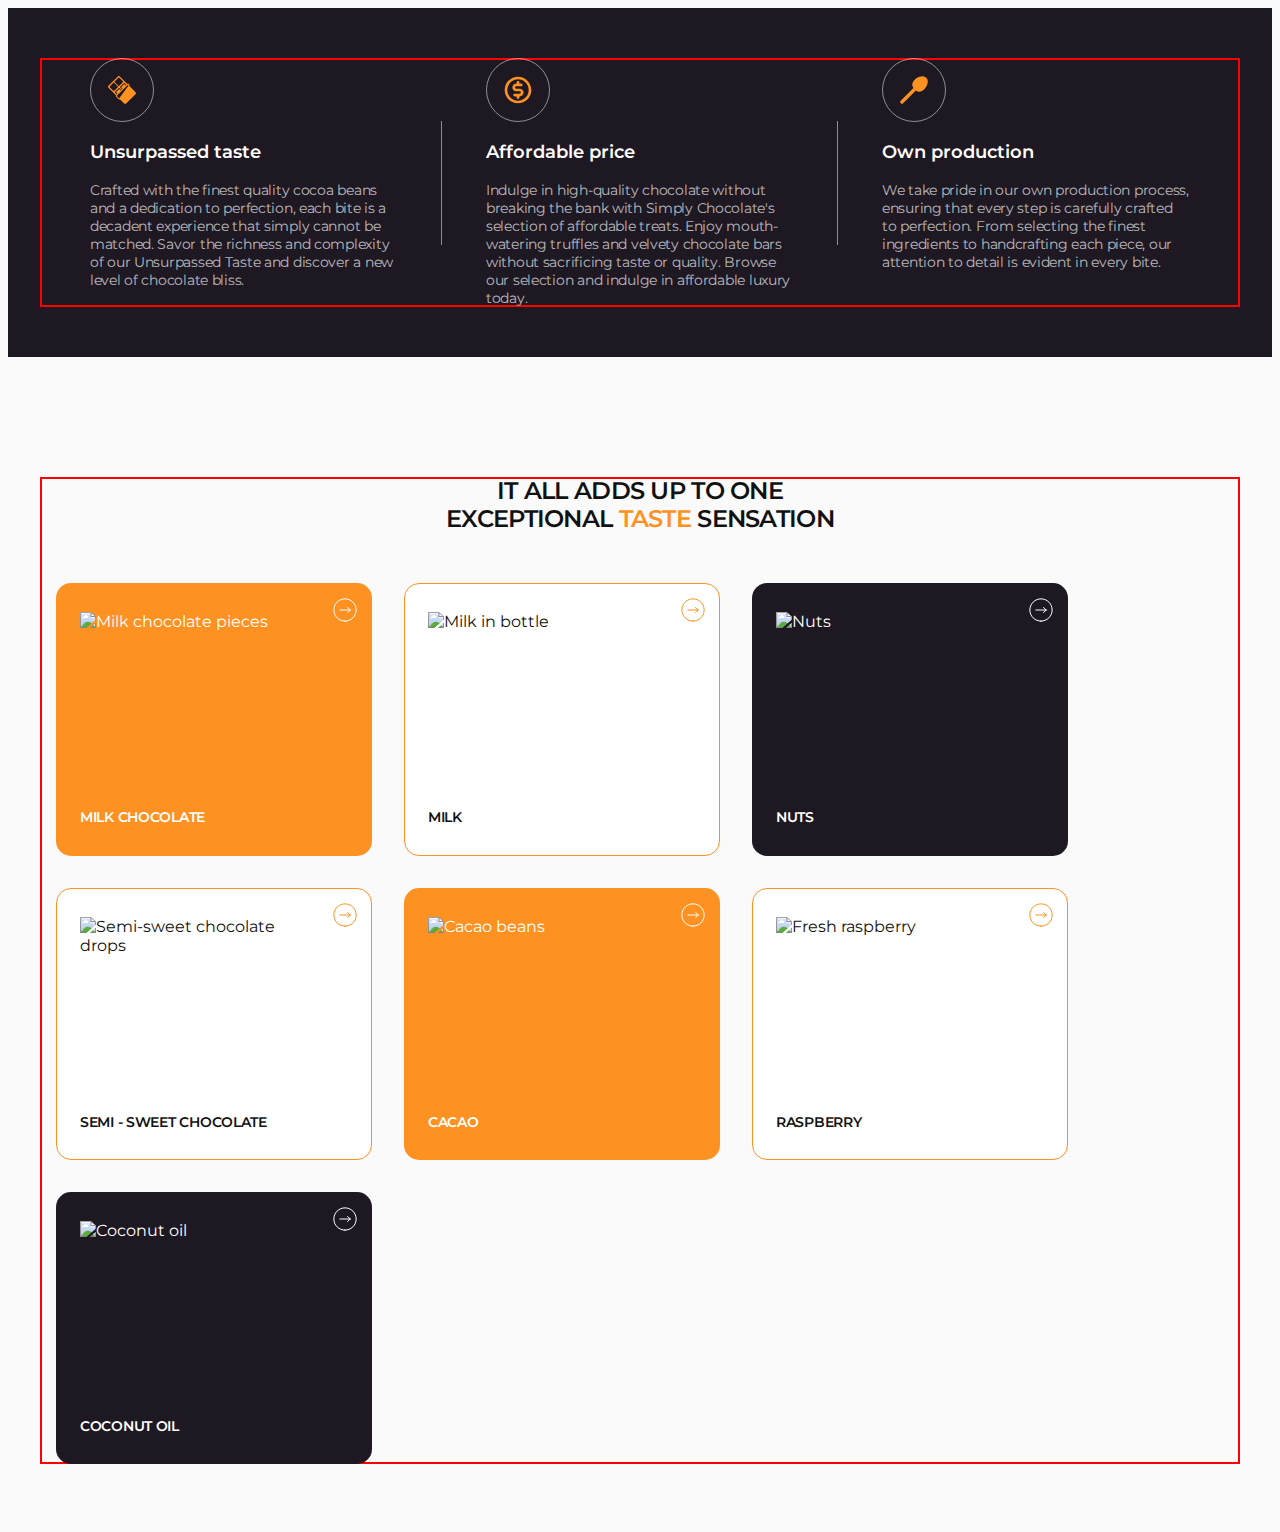
==== commit 503eb337: "add module 06" ====
--- a/index.html
+++ b/index.html
@@ -27,7 +27,7 @@
   </head>
   <body>
     <!-- Header -->
-    <header class="header" id="home">
+    <!-- <header class="header" id="home">
       <div class="header-container container">
         <nav class="header-nav">
           <a class="header-logo link" href="">
@@ -90,10 +90,10 @@
           </li>
         </ul>
       </div>
-    </header>
+    </header> -->
     <main>
       <!-- Hero section -->
-      <section class="hero" id="hero">
+      <!-- <section class="hero" id="hero">
         <div class="hero-container container">
           <h1 class="hero-title">
             Treat yourself or a loved one to our&nbsp;finest ingredients for a moment of pure
@@ -112,7 +112,7 @@
             </button>
           </div>
         </div>
-      </section>
+      </section> -->
       <!--  Benefits section -->
       <section class="benefits section" id="benefits">
         <div class="container">
@@ -179,6 +179,7 @@
                 alt="Milk chocolate pieces"
                 width="214"
                 height="160"
+                loading="lazy"
               />
               <h3 class="ingridients-list-caption">MILK CHOCOLATE</h3>
             </li>
@@ -192,6 +193,7 @@
                 alt="Milk in bottle"
                 width="214"
                 height="160"
+                loading="lazy"
               />
               <h3 class="ingridients-list-caption">MILK</h3>
             </li>
@@ -205,6 +207,7 @@
                 alt="Nuts"
                 width="214"
                 height="160"
+                loading="lazy"
               />
               <h3 class="ingridients-list-caption">NUTS</h3>
             </li>
@@ -218,6 +221,7 @@
                 alt="Semi-sweet chocolate drops"
                 width="214"
                 height="160"
+                loading="lazy"
               />
               <h3 class="ingridients-list-caption">SEMI - SWEET CHOCOLATE</h3>
             </li>
@@ -231,6 +235,7 @@
                 alt="Cacao beans"
                 width="214"
                 height="160"
+                loading="lazy"
               />
               <h3 class="ingridients-list-caption">CACAO</h3>
             </li>
@@ -244,6 +249,7 @@
                 alt="Fresh raspberry"
                 width="214"
                 height="160"
+                loading="lazy"
               />
               <h3 class="ingridients-list-caption">RASPBERRY</h3>
             </li>
@@ -257,6 +263,7 @@
                 alt="Coconut oil"
                 width="214"
                 height="160"
+                loading="lazy"
               />
               <h3 class="ingridients-list-caption">COCONUT OIL</h3>
             </li>
@@ -264,7 +271,7 @@
         </div>
       </section>
       <!-- Made section -->
-      <section class="made section" id="made">
+      <!-- <section class="made section" id="made">
         <div class="container">
           <h2 class="made-title section-title">
             How it’s <span class="section-title-accent">made</span>?
@@ -311,9 +318,9 @@
             </div>
           </div>
         </div>
-      </section>
+      </section> -->
       <!-- Products section -->
-      <section class="products section">
+      <!-- <section class="products section">
         <div class="container">
           <h2 class="products-title section-title">
             Our <span class="section-title-accent">products</span>
@@ -417,9 +424,9 @@
             </li>
           </ul>
         </div>
-      </section>
+      </section> -->
       <!-- Bestsellers section -->
-      <section class="bestsellers section">
+      <!-- <section class="bestsellers section">
         <div class="container">
           <h2 class="bestsellers-title section-title">
             <span class="section-title-accent">Top</span> sellers
@@ -490,9 +497,9 @@
             </li>
           </ul>
         </div>
-      </section>
+      </section> -->
       <!-- Reviews section -->
-      <section class="reviews section" id="reviews">
+      <!-- <section class="reviews section" id="reviews">
         <div class="container">
           <h2 class="reviews-title section-title">
             <span class="section-title-accent">Chocolate</span> is loved
@@ -646,10 +653,10 @@
             </div>
           </div>
         </div>
-      </section>
+      </section> -->
     </main>
     <!-- Footer section -->
-    <footer class="footer">
+    <!-- <footer class="footer">
       <div class="container">
         <div class="footer-top">
           <p class="footer-slogan">
@@ -737,7 +744,7 @@
           </form>
         </div>
       </div>
-    </footer>
+    </footer> -->
 
     <script src="./js/modal.js" type="module"></script>
   </body>
--- a/css/styles.css
+++ b/css/styles.css
@@ -26,6 +26,10 @@
   --items: 4;
 
   --trns-fast: 300ms ease;
+  /* Breakpoints */
+  --mob: 375px;
+  --tab: 768px;
+  --desk: 1px;
 }
 
 /**
@@ -148,15 +152,36 @@
 .section-title-accent {
   color: var(--accent-cl);
 }
+/* Base styles for mobile devices */
 .container {
-  width: 1168px;
-  padding: 0 16px;
-  margin: 0 auto;
+  min-width: 320px;
+  max-width: 375px;
+  padding-left: 20px;
+  padding-right: 20px;
+  margin-left: auto;
+  margin-right: auto;
+
+  outline: 2px solid red;
+  outline-offset: -2px;
+}
+/* Styles for tablet devices */
+@media only screen and (min-width: 768px) {
+  .container {
+    max-width: 736px;
+    padding-left: 16px;
+    padding-right: 16px;
+  }
+}
+/* Styles for desktop devices */
+@media only screen and (min-width: 1168px) {
+  .container {
+    max-width: 1168px;
+  }
 }
 /**
-  |============================
-  | Card set
-  |============================
+|============================
+| Card set
+|============================
 */
 .card-set {
   display: flex;
@@ -394,9 +419,20 @@
   | Ingridients styles
   |============================
 */
-.ingridients {
-  padding-top: 120px;
-  background-color: var(--light-bg);
+/* .ingridients {
+  display: none;
+} */
+@media only screen and (min-width: 1168px) {
+  .ingridients {
+    display: block;
+    padding-top: 120px;
+    background-color: var(--light-bg);
+  }
+}
+@media only screen and (max-width: 1167.98px) {
+  .ingridients {
+    display: none;
+  }
 }
 .ingridients-list {
   display: flex;
